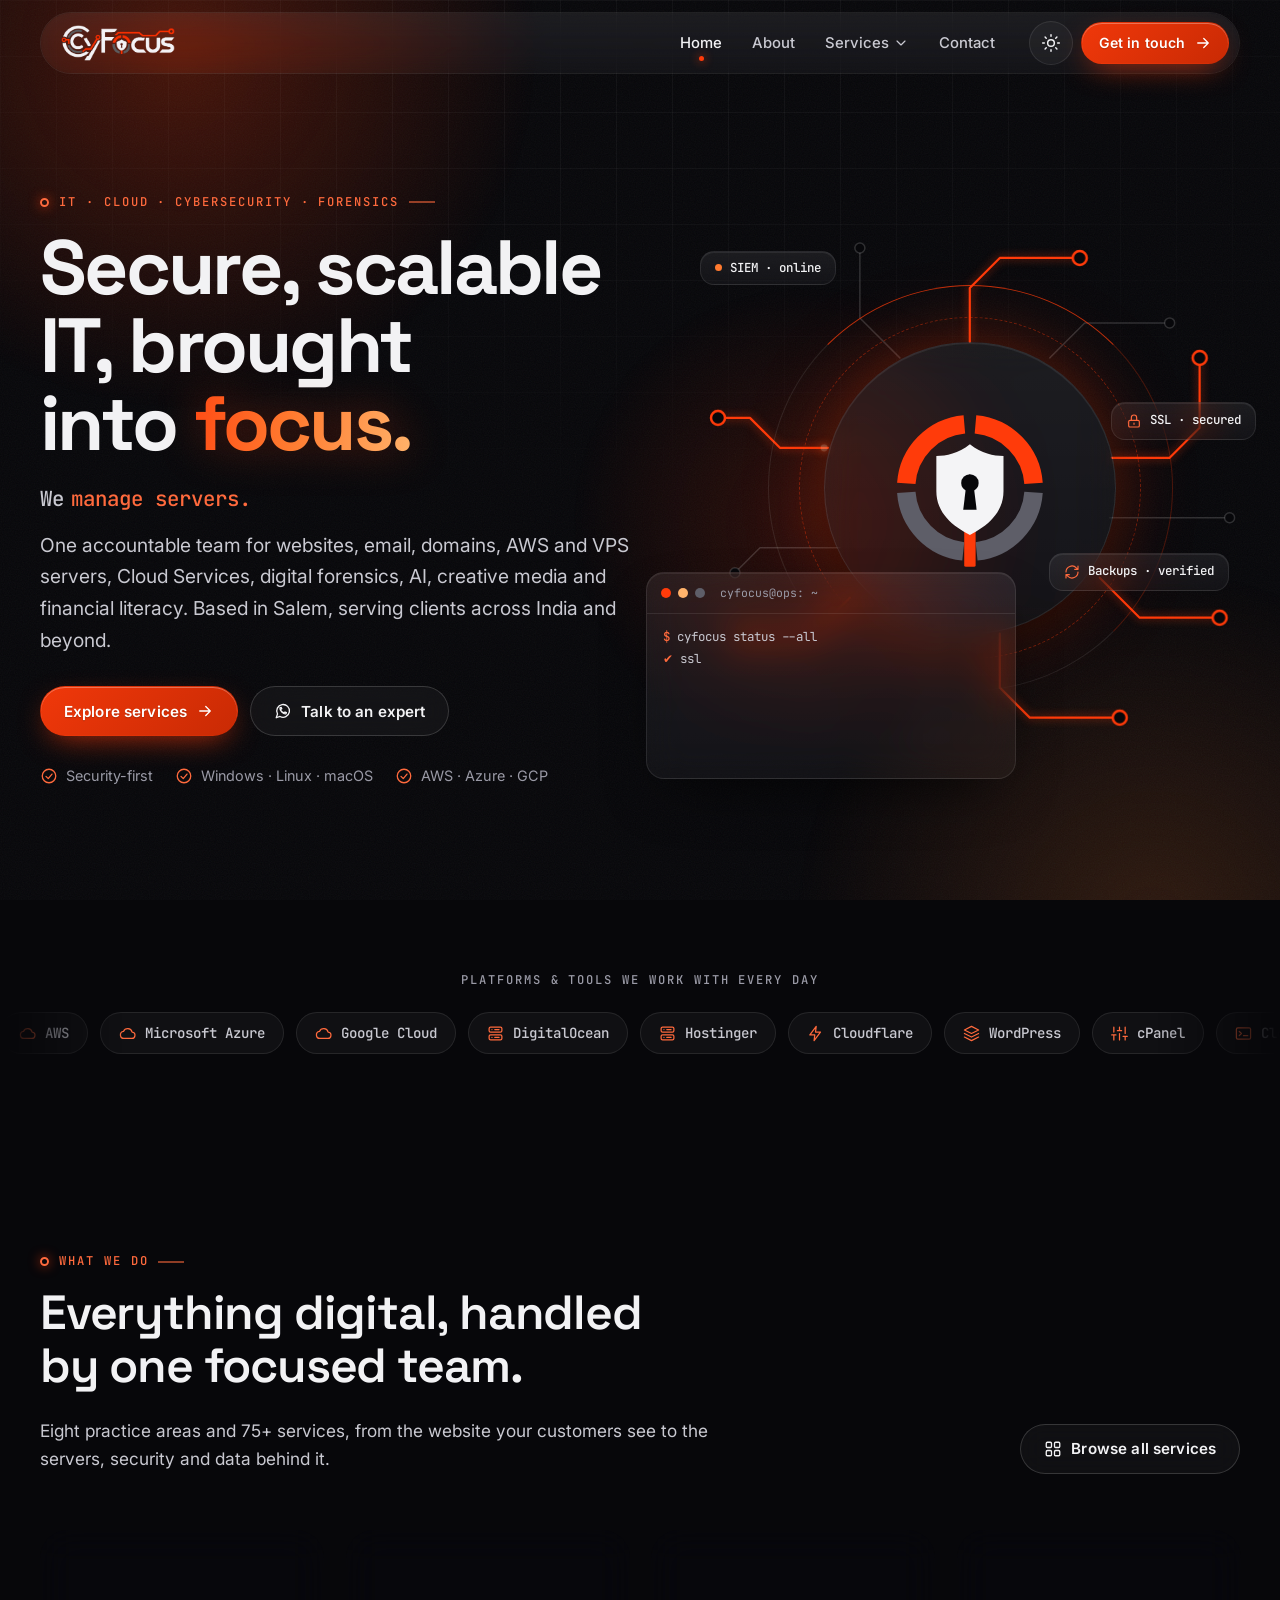
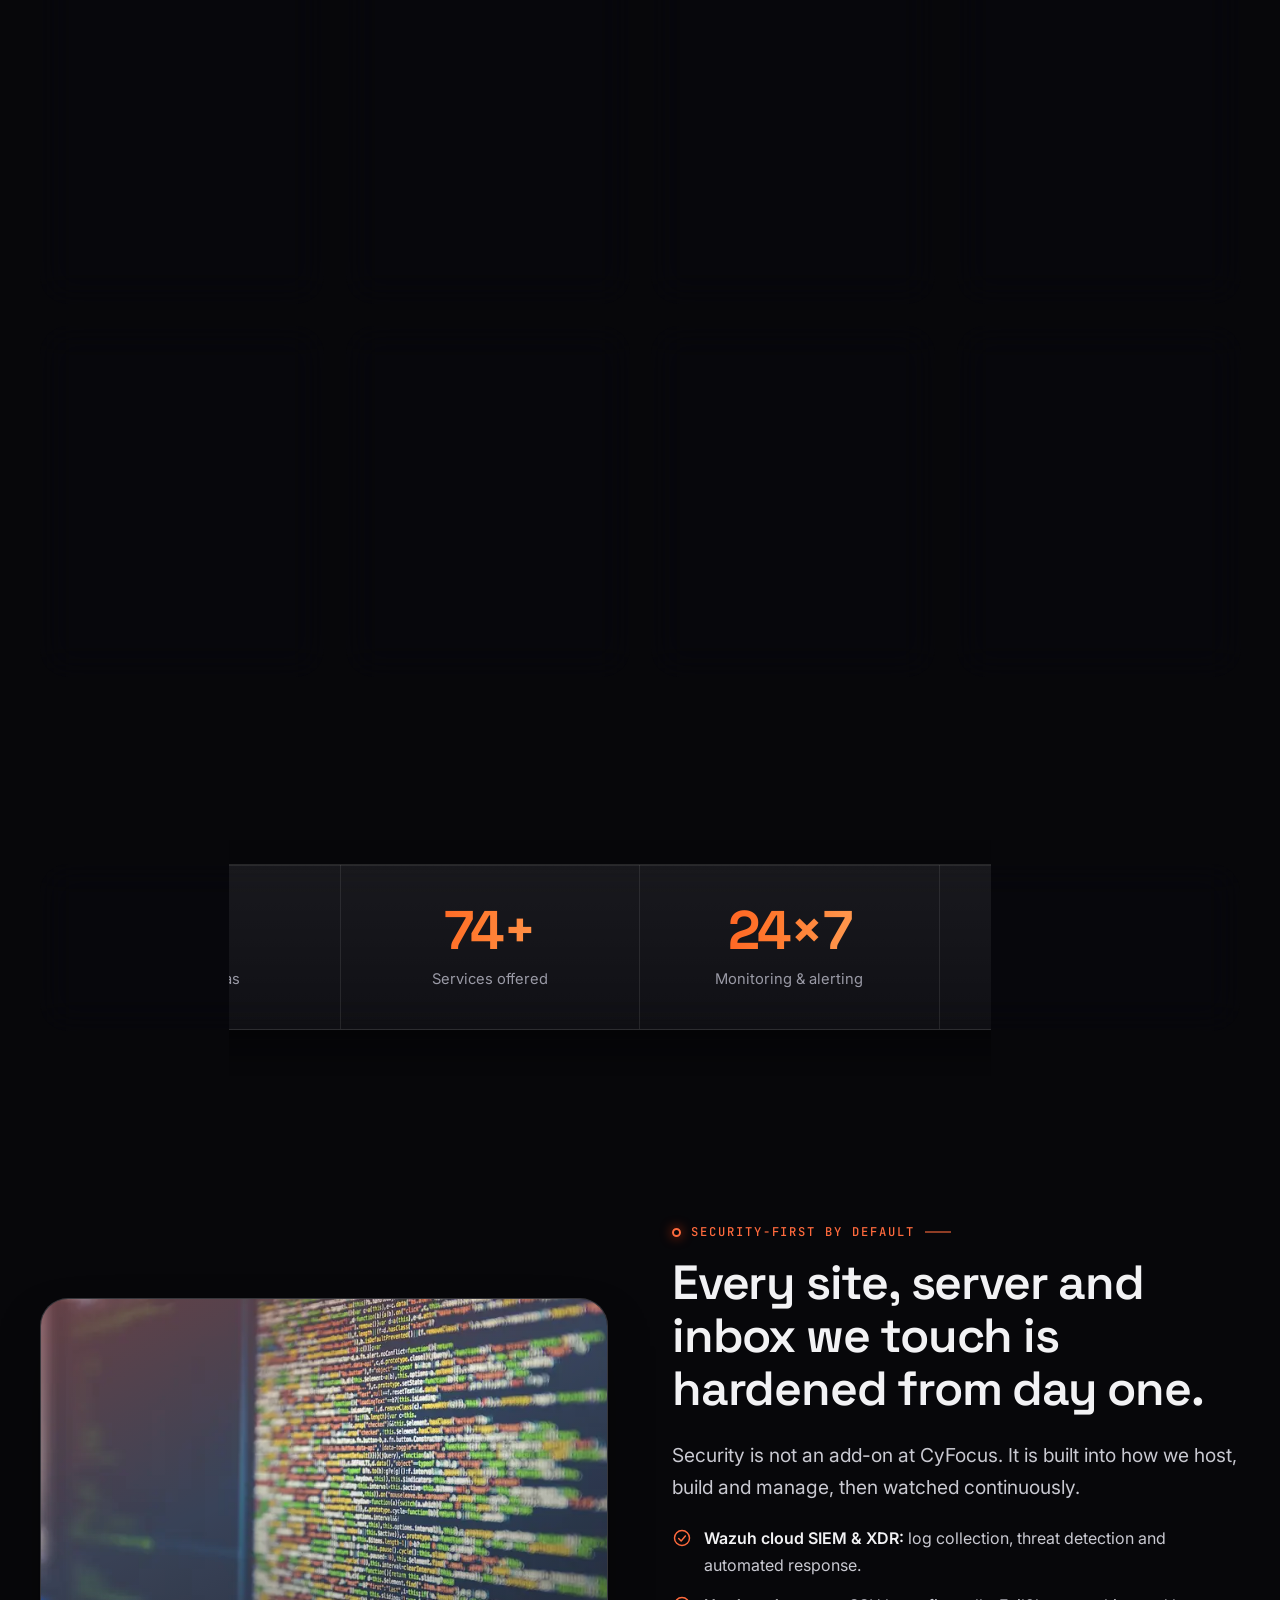
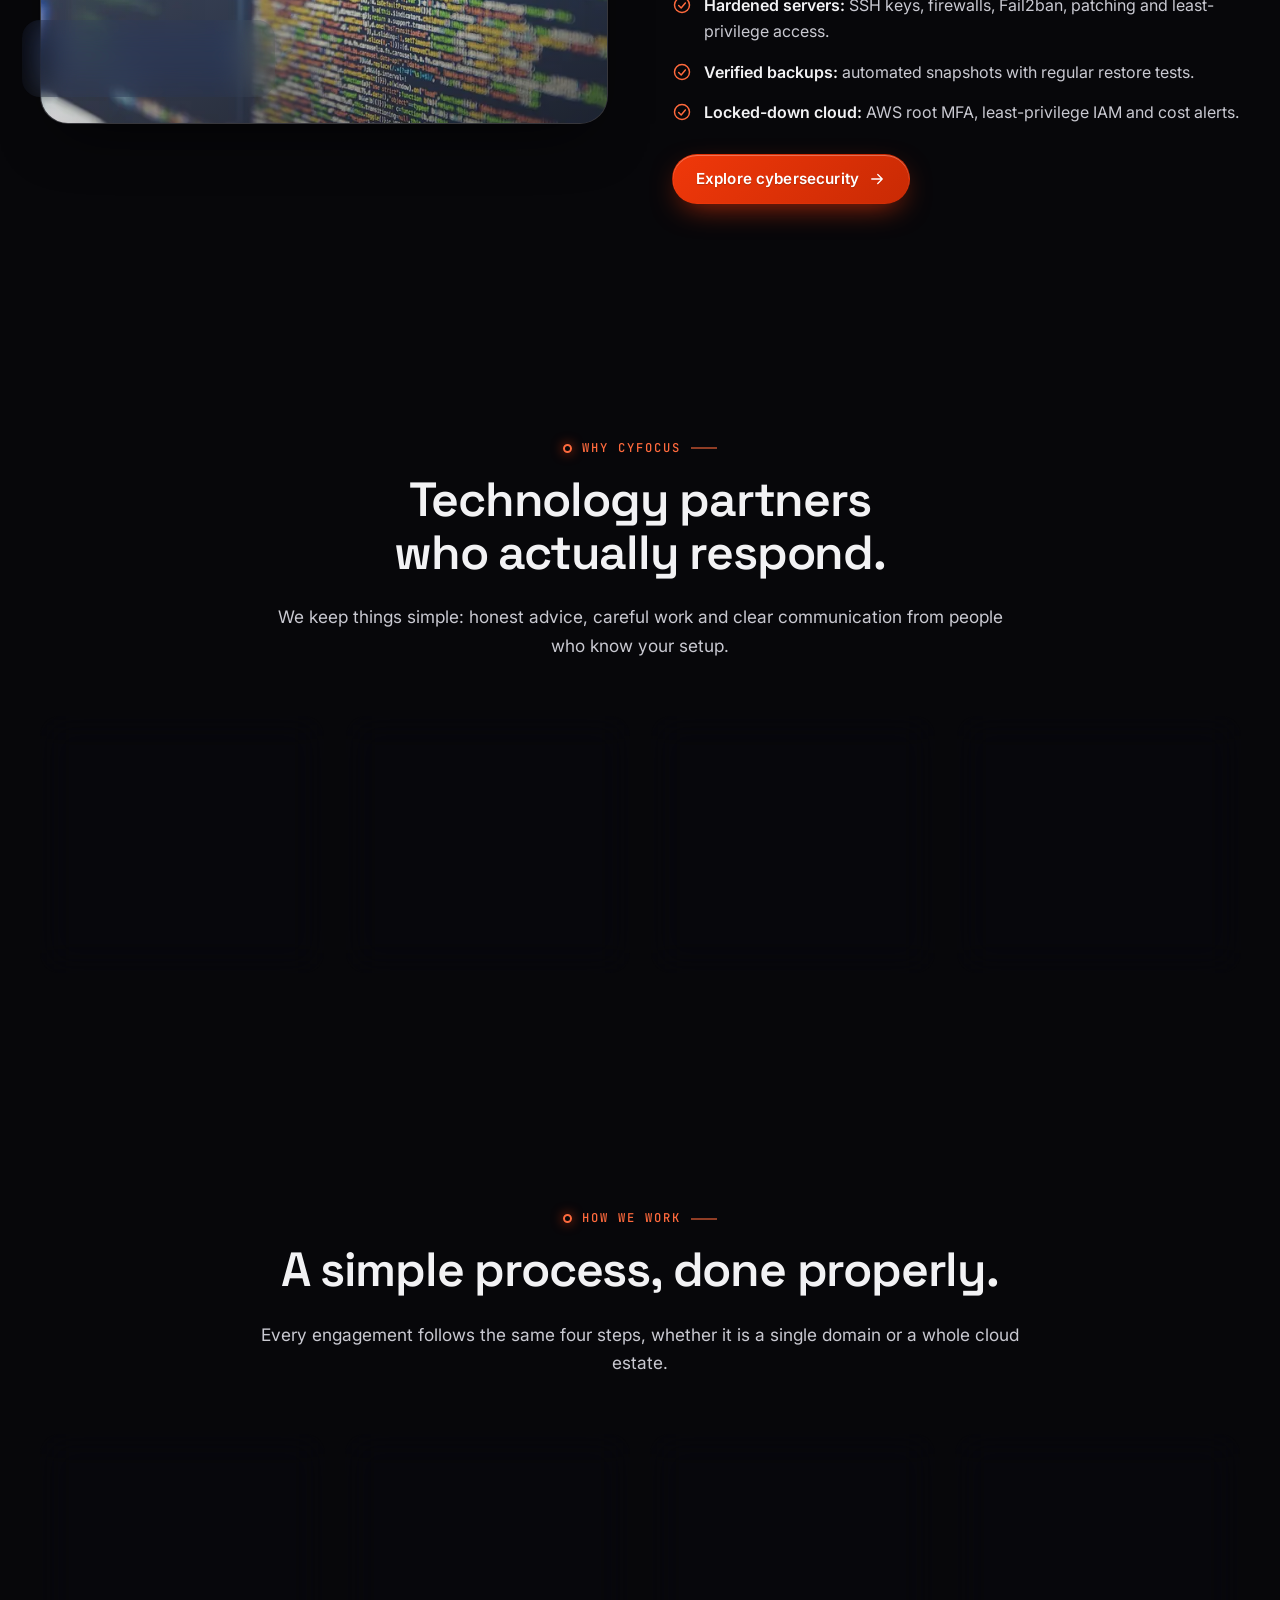
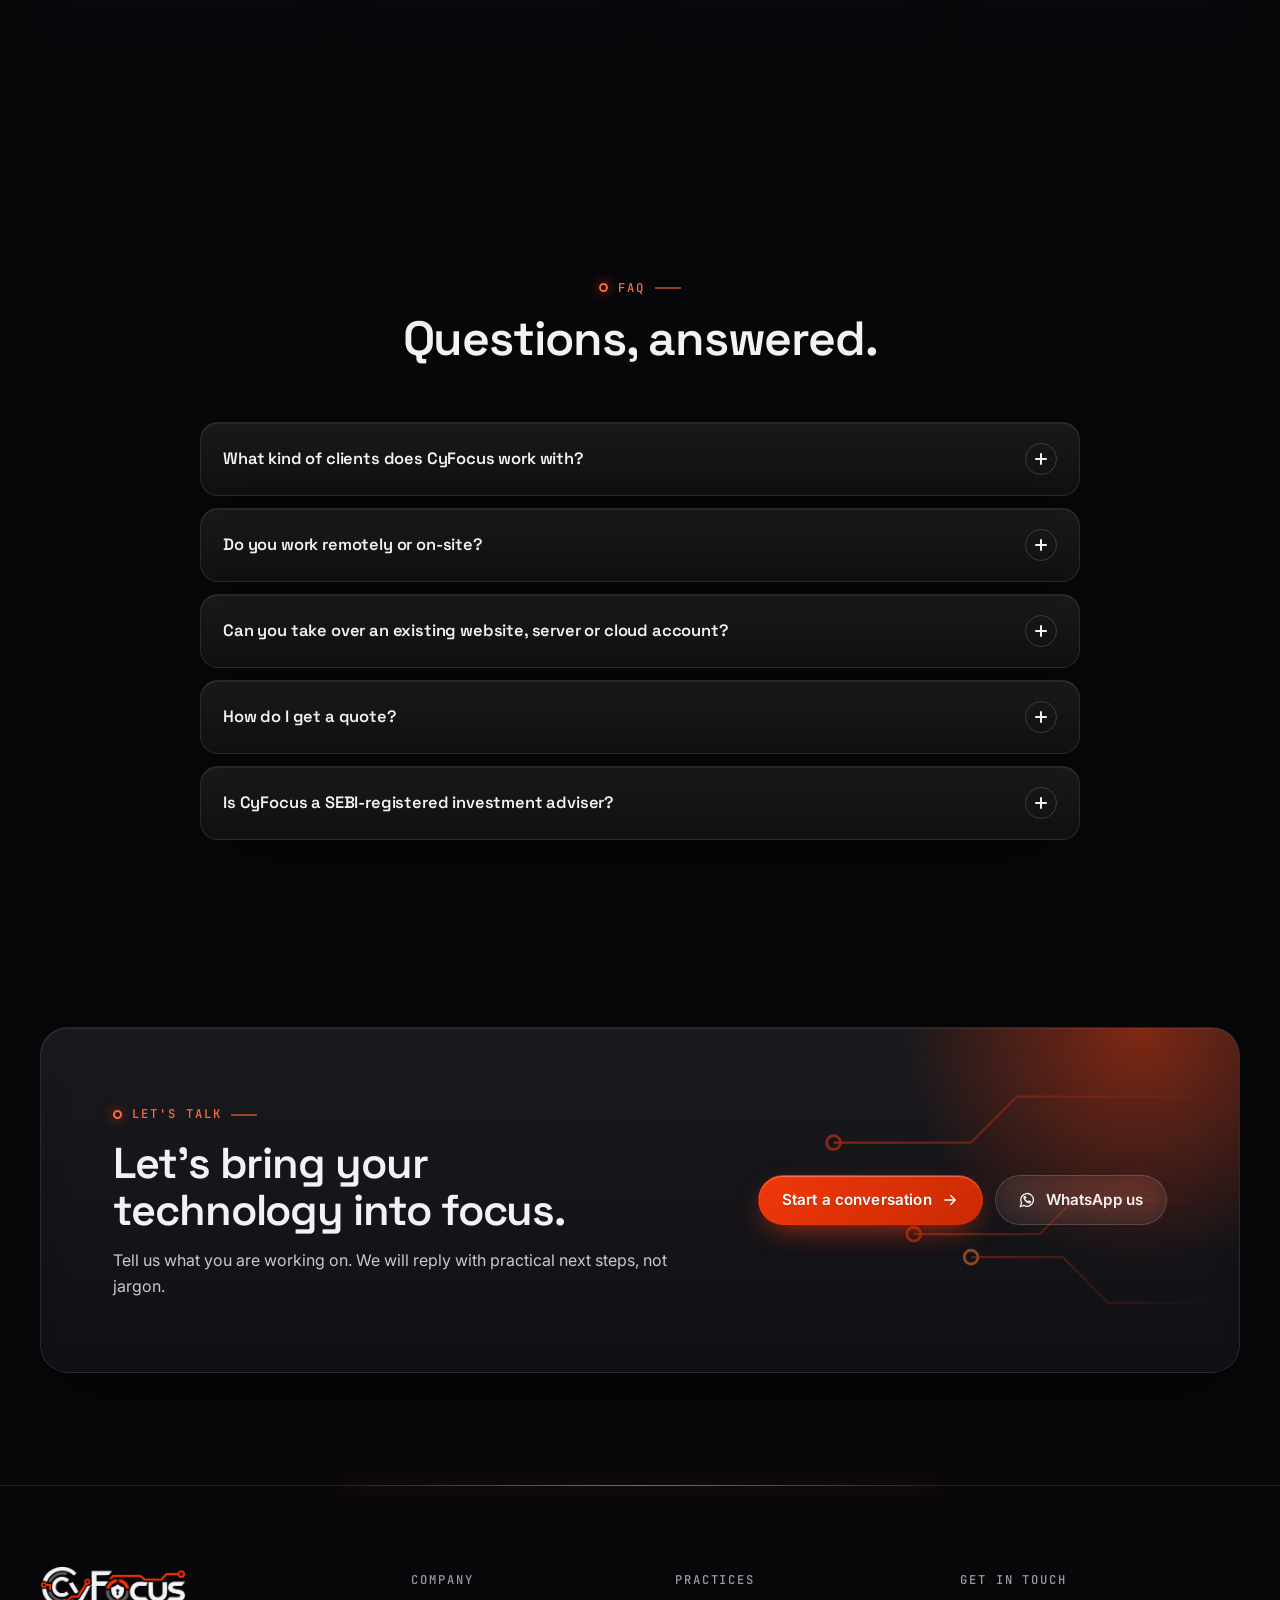
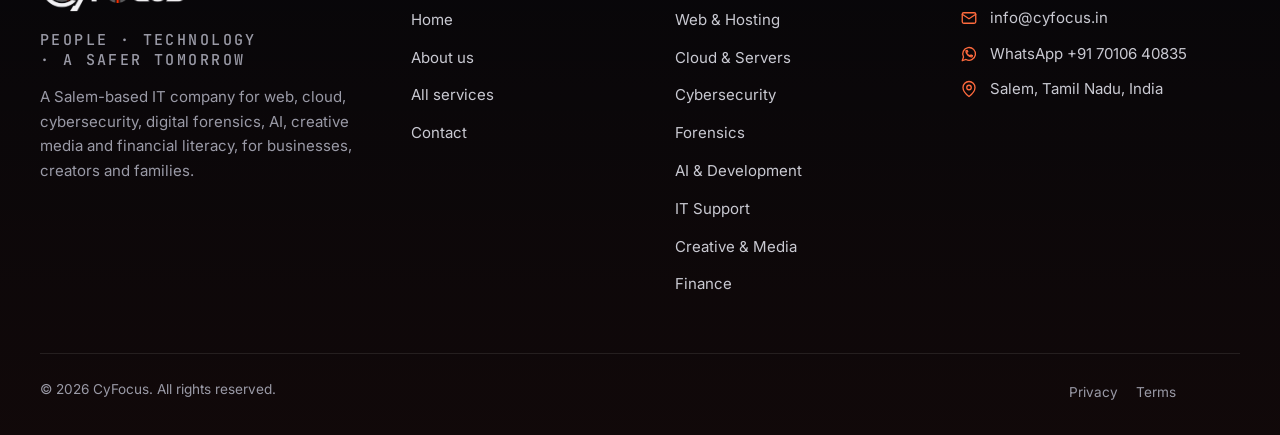
==== index.html @ 9549c59d "Add CyFocus website v2 Static multi-page site: home, services and per-service pages, about, contact," ====
<!doctype html>
<html lang="en-IN" data-theme="dark" class="no-js">
<head>
<meta charset="utf-8">
<meta name="viewport" content="width=device-width, initial-scale=1, viewport-fit=cover">
<meta name="format-detection" content="telephone=no">
<title>CyFocus | IT, Cloud, Cybersecurity &amp; Digital Forensics in Salem</title>
<meta name="description" content="CyFocus is a Salem, Tamil Nadu IT company: web development &amp; hosting, AWS &amp; VPS management, Cloud Services, cybersecurity, digital forensics, AI, IT support and creative services.">
<link rel="canonical" href="https://cyfocus.in/">
<meta name="theme-color" content="#07070A">
<meta name="author" content="CyFocus">
<meta property="og:type" content="website">
<meta property="og:site_name" content="CyFocus">
<meta property="og:locale" content="en_IN">
<meta property="og:title" content="CyFocus | IT, Cloud, Cybersecurity &amp; Digital Forensics in Salem">
<meta property="og:description" content="CyFocus is a Salem, Tamil Nadu IT company: web development &amp; hosting, AWS &amp; VPS management, Cloud Services, cybersecurity, digital forensics, AI, IT support and creative services.">
<meta property="og:url" content="https://cyfocus.in/">
<meta property="og:image" content="https://cyfocus.in/assets/img/brand/og-image.jpg">
<meta property="og:image:width" content="1200">
<meta property="og:image:height" content="630">
<meta property="og:image:alt" content="CyFocus logo on a dark glass background">
<meta name="twitter:card" content="summary_large_image">
<meta name="twitter:title" content="CyFocus | IT, Cloud, Cybersecurity &amp; Digital Forensics in Salem">
<meta name="twitter:description" content="CyFocus is a Salem, Tamil Nadu IT company: web development &amp; hosting, AWS &amp; VPS management, Cloud Services, cybersecurity, digital forensics, AI, IT support and creative services.">
<meta name="twitter:image" content="https://cyfocus.in/assets/img/brand/og-image.jpg">
<link rel="icon" href="favicon.ico" sizes="any">
<link rel="icon" type="image/png" sizes="32x32" href="assets/img/brand/favicon-32.png">
<link rel="apple-touch-icon" href="assets/img/brand/apple-touch-icon.png">
<link rel="manifest" href="site.webmanifest">
<script src="assets/js/boot.js?v=2026100908"></script>
<link rel="preconnect" href="https://fonts.googleapis.com">
<link rel="preconnect" href="https://fonts.gstatic.com" crossorigin>
<link rel="stylesheet" href="https://fonts.googleapis.com/css2?family=Inter:wght@400;500;600&amp;family=JetBrains+Mono:wght@400;500&amp;family=Space+Grotesk:wght@500;600;700&amp;display=swap">
<link rel="stylesheet" href="assets/css/style.css?v=2026100909">
<script type="application/ld+json">{"@context":"https://schema.org","@type":"ProfessionalService","name":"CyFocus","url":"https://cyfocus.in/","logo":"https://cyfocus.in/assets/img/brand/icon-512.png","image":"https://cyfocus.in/assets/img/brand/og-image.jpg","description":"IT company in Salem, Tamil Nadu offering web development and hosting, cloud and server management, cybersecurity, digital forensics, AI, IT support, creative media and financial-literacy services.","slogan":"People · Technology · A Safer Tomorrow","email":"info@cyfocus.in","contactPoint":{"@type":"ContactPoint","contactType":"customer support","email":"info@cyfocus.in","url":"https://wa.me/917010640835"},"openingHoursSpecification":[{"@type":"OpeningHoursSpecification","dayOfWeek":["Monday","Tuesday","Wednesday","Thursday","Friday"],"opens":"10:00","closes":"17:00"}],"address":{"@type":"PostalAddress","addressLocality":"Salem","addressRegion":"Tamil Nadu","addressCountry":"IN"},"areaServed":"IN","founder":{"@type":"Person","name":"Rajeshwari R"},"employee":[{"@type":"Person","name":"Vignesh R","jobTitle":"Chief Executive Officer"}],"knowsAbout":["Web development","Web hosting","WordPress","AWS","Cloud management","Cybersecurity","Cloud Services","Digital forensics","Data recovery","Machine learning"]}</script>
</head>
<body data-page="home">
<script src="assets/js/icons.js?v=20261009"></script>
<a class="skip-link" href="#main">Skip to content</a>
<div class="bg-scene" aria-hidden="true"><span class="orb orb-1"></span><span class="orb orb-2"></span><span class="orb orb-3"></span><span class="bg-grid"></span><span class="bg-noise"></span></div>
<div class="preloader" aria-hidden="true"><div class="preloader-inner"><svg class="emblem-svg" viewBox="0 0 100 100" aria-hidden="true" focusable="false"><g><path class="em-arc em-o" pathLength="1" d="M12.09 47.35A38 38 0 0 1 46.69 12.14"/><path class="em-arc em-o" pathLength="1" d="M53.31 12.14A38 38 0 0 1 87.91 47.35"/><path class="em-arc em-g" pathLength="1" d="M87.91 52.65A38 38 0 0 1 53.97 87.79"/><path class="em-arc em-g" pathLength="1" d="M46.03 87.79A38 38 0 0 1 12.09 52.65"/></g><rect class="em-bar" x="46.6" y="72" width="6.8" height="25" rx="1"/><path class="em-shield" d="M50 24C57 29.5 64 31 70 31V52C70 65 60 73 50 78C40 73 30 65 30 52V31C36 31 43 29.5 50 24Z"/><circle class="em-key" cx="50" cy="47" r="5.2"/><path class="em-key" d="M47.6 50h4.8l1.6 13h-8z"/></svg><div class="preloader-bar"><span></span></div></div></div>
<div class="page-veil" aria-hidden="true"></div>
<div class="scroll-progress" aria-hidden="true"></div>
<header class="site-header">
  <div class="bar">
    <a class="brand" href="index.html" aria-label="CyFocus home"><img class="logo logo--dark" src="assets/img/brand/logo-dark.webp" width="640" height="202" alt="CyFocus"><img class="logo logo--light" src="assets/img/brand/logo-light.webp" width="640" height="202" alt="CyFocus"></a>
    <nav class="nav" aria-label="Primary">
      <a href="index.html" aria-current="page">Home</a>
      <a href="about.html">About</a>
      <div class="has-mega">
        <button class="nav-btn" type="button" aria-expanded="false" aria-controls="mega-services">Services <svg class="ico" aria-hidden="true"><use href="#i-chevron-down"/></svg></button>
        <div class="mega glass" id="mega-services">
          <div class="mega-grid"><a href="web-hosting.html"><span class="mi"><svg class="ico" aria-hidden="true"><use href="#i-code"/></svg></span><span><strong>Web &amp; Hosting</strong><small>Websites, WordPress, domains, DNS, SSL and business email.</small></span></a><a href="cloud.html"><span class="mi"><svg class="ico" aria-hidden="true"><use href="#i-cloud"/></svg></span><span><strong>Cloud &amp; Servers</strong><small>AWS, Azure, GCP, VPS, backups, monitoring and hypervisors.</small></span></a><a href="security.html"><span class="mi"><svg class="ico" aria-hidden="true"><use href="#i-shield"/></svg></span><span><strong>Cybersecurity</strong><small>Ethical hacking, Cloud Services &amp; XDR, OSINT and network security.</small></span></a><a href="forensics.html"><span class="mi"><svg class="ico" aria-hidden="true"><use href="#i-fingerprint"/></svg></span><span><strong>Forensics</strong><small>Computer, mobile and cloud forensics, plus data recovery.</small></span></a><a href="ai-dev.html"><span class="mi"><svg class="ico" aria-hidden="true"><use href="#i-sparkles"/></svg></span><span><strong>AI &amp; Development</strong><small>Local and cloud AI hosting, ML, Python and vibe coding.</small></span></a><a href="it-support.html"><span class="mi"><svg class="ico" aria-hidden="true"><use href="#i-monitor"/></svg></span><span><strong>IT Support</strong><small>Windows, Linux, macOS, home NAS, networking and Tally.</small></span></a><a href="creative.html"><span class="mi"><svg class="ico" aria-hidden="true"><use href="#i-palette"/></svg></span><span><strong>Creative &amp; Media</strong><small>Book publishing, YouTube, photo and video editing, design.</small></span></a><a href="finance.html"><span class="mi"><svg class="ico" aria-hidden="true"><use href="#i-trending-up"/></svg></span><span><strong>Finance</strong><small>Investing, insurance, debt and emergency-fund education.</small></span></a></div>
          <div class="mega-foot"><span>Not sure where to start? <a class="link-arrow" href="contact.html">Talk to us</a></span><a class="link-arrow" href="services.html">All 75+ services <svg class="ico" aria-hidden="true"><use href="#i-arrow-right"/></svg></a></div>
        </div>
      </div>
      <a href="contact.html">Contact</a>
    </nav>
    <div class="nav-actions">
      <button class="icon-btn theme-toggle" type="button" data-theme-toggle aria-label="Switch to light theme"><svg class="ico i-sun" aria-hidden="true"><use href="#i-sun"/></svg><svg class="ico i-moon" aria-hidden="true"><use href="#i-moon"/></svg></button>
      <a class="btn btn-primary btn-sm" href="contact.html">Get in touch <svg class="ico ico-move" aria-hidden="true"><use href="#i-arrow-right"/></svg></a>
      <button class="icon-btn menu-toggle" type="button" aria-expanded="false" aria-controls="drawer" aria-label="Open menu"><svg class="ico" aria-hidden="true"><use href="#i-menu"/></svg></button>
    </div>
  </div>
</header>
<div class="drawer" id="drawer" role="dialog" aria-modal="true" aria-label="Site menu">
  <div class="drawer-head">
    <a class="brand" href="index.html" aria-label="CyFocus home"><img class="logo logo--dark" src="assets/img/brand/logo-dark.webp" width="640" height="202" alt="CyFocus"><img class="logo logo--light" src="assets/img/brand/logo-light.webp" width="640" height="202" alt="CyFocus"></a>
    <div style="display:flex;gap:8px">
      <button class="icon-btn theme-toggle" type="button" data-theme-toggle aria-label="Switch to light theme"><svg class="ico i-sun" aria-hidden="true"><use href="#i-sun"/></svg><svg class="ico i-moon" aria-hidden="true"><use href="#i-moon"/></svg></button>
      <button class="icon-btn" type="button" data-drawer-close aria-label="Close menu"><svg class="ico" aria-hidden="true"><use href="#i-x"/></svg></button>
    </div>
  </div>
  <nav class="drawer-nav" aria-label="Mobile">
    <a href="index.html" aria-current="page">Home <svg class="ico" aria-hidden="true"><use href="#i-arrow-up-right"/></svg></a>
    <a href="about.html">About <svg class="ico" aria-hidden="true"><use href="#i-arrow-up-right"/></svg></a>
    <button class="d-btn" type="button" aria-expanded="false" aria-controls="d-services">Services <svg class="ico" aria-hidden="true"><use href="#i-chevron-down"/></svg></button>
    <div class="d-sub" id="d-services"><div>
      <a href="services.html"><span class="mi"><svg class="ico" aria-hidden="true"><use href="#i-grid"/></svg></span>All services</a>
      <a href="web-hosting.html"><span class="mi"><svg class="ico" aria-hidden="true"><use href="#i-code"/></svg></span>Web &amp; Hosting</a><a href="cloud.html"><span class="mi"><svg class="ico" aria-hidden="true"><use href="#i-cloud"/></svg></span>Cloud &amp; Servers</a><a href="security.html"><span class="mi"><svg class="ico" aria-hidden="true"><use href="#i-shield"/></svg></span>Cybersecurity</a><a href="forensics.html"><span class="mi"><svg class="ico" aria-hidden="true"><use href="#i-fingerprint"/></svg></span>Forensics</a><a href="ai-dev.html"><span class="mi"><svg class="ico" aria-hidden="true"><use href="#i-sparkles"/></svg></span>AI &amp; Development</a><a href="it-support.html"><span class="mi"><svg class="ico" aria-hidden="true"><use href="#i-monitor"/></svg></span>IT Support</a><a href="creative.html"><span class="mi"><svg class="ico" aria-hidden="true"><use href="#i-palette"/></svg></span>Creative &amp; Media</a><a href="finance.html"><span class="mi"><svg class="ico" aria-hidden="true"><use href="#i-trending-up"/></svg></span>Finance</a>
    </div></div>
    <a href="contact.html">Contact <svg class="ico" aria-hidden="true"><use href="#i-arrow-up-right"/></svg></a>
  </nav>
  <div class="drawer-foot">
    <a class="btn btn-primary btn-block" href="contact.html">Get in touch <svg class="ico ico-move" aria-hidden="true"><use href="#i-arrow-right"/></svg></a>
    <div class="contact-mini"><a href="mailto:info@cyfocus.in">info@cyfocus.in</a><a href="https://wa.me/917010640835" target="_blank" rel="noopener">WhatsApp +91 70106 40835</a></div>
  </div>
</div>
<main id="main">
<section class="hero">
  <div class="container hero-grid">
    <div class="hero-copy">
      <span class="eyebrow" data-reveal>IT · Cloud · Cybersecurity · Forensics</span>
      <h1 data-reveal style="--i:1">Secure, scalable IT, brought into <span class="grad-text glow-text">focus.</span></h1>
      <p class="rotator-line" data-reveal style="--i:2"><span>We</span><span class="rotator" data-rotator aria-hidden="true"><span>build websites.</span><span>manage servers.</span><span>secure networks.</span><span>monitor with Wazuh.</span><span>investigate incidents.</span><span>recover lost data.</span><span>create content.</span></span><span class="sr-only">build websites, manage servers, secure networks, monitor with Wazuh, investigate incidents, recover lost data and create content.</span></p>
      <p class="lead" data-reveal style="--i:3">One accountable team for websites, email, domains, AWS and VPS servers, Cloud Services, digital forensics, AI, creative media and financial literacy. Based in Salem, serving clients across India and beyond.</p>
      <div class="hero-cta" data-reveal style="--i:4">
        <a class="btn btn-primary" href="services.html">Explore services <svg class="ico ico-move" aria-hidden="true"><use href="#i-arrow-right"/></svg></a>
        <a class="btn btn-ghost" href="contact.html"><svg class="ico" aria-hidden="true"><use href="#i-chat"/></svg> Talk to an expert</a>
      </div>
      <ul class="hero-points" data-reveal style="--i:5">
        <li><svg class="ico" aria-hidden="true"><use href="#i-check-circle"/></svg>Security-first</li>
        <li><svg class="ico" aria-hidden="true"><use href="#i-check-circle"/></svg>Windows · Linux · macOS</li>
        <li><svg class="ico" aria-hidden="true"><use href="#i-check-circle"/></svg>AWS · Azure · GCP</li>
      </ul>
    </div>
    <div class="hero-art" data-reveal="zoom" style="--i:2">
      <div class="hero-visual" aria-hidden="true">
        <svg class="circuits" viewBox="0 0 540 540" fill="none">
  <path class="trace-dim" d="M200 140 L160 100 V30"/><circle class="node-dim" cx="160" cy="30" r="5"/>
  <path class="trace-dim" d="M410 300 H530"/><circle class="node-dim" cx="530" cy="300" r="5"/>
  <path class="trace-dim" d="M230 414 V525"/><circle class="node-dim" cx="230" cy="525" r="5"/>
  <path class="trace-dim" d="M140 330 H60 L35 355"/><circle class="node-dim" cx="35" cy="355" r="5"/>
  <path class="trace-dim" d="M350 140 L385 105 H470"/><circle class="node-dim" cx="470" cy="105" r="5"/>
  <path class="trace" pathLength="1" style="--d:.3s" d="M128 230 H80 L50 200 H18"/>
  <path class="trace" pathLength="1" style="--d:.5s" d="M150 380 L110 420 H40"/>
  <path class="trace" pathLength="1" style="--d:.4s" d="M270 124 V70 L300 40 H380"/>
  <path class="trace" pathLength="1" style="--d:.6s" d="M412 240 H470 L500 210 V140"/>
  <path class="trace" pathLength="1" style="--d:.7s" d="M400 360 L440 400 H520"/>
  <path class="trace" pathLength="1" style="--d:.8s" d="M300 416 V470 L330 500 H420"/>
  <circle class="node" style="--d:1.5s" cx="18" cy="200" r="7"/>
  <circle class="node" style="--d:1.7s" cx="40" cy="420" r="7"/>
  <circle class="node" style="--d:1.6s" cx="380" cy="40" r="7"/>
  <circle class="node" style="--d:1.8s" cx="500" cy="140" r="7"/>
  <circle class="node" style="--d:1.9s" cx="520" cy="400" r="7"/>
  <circle class="node" style="--d:2s" cx="420" cy="500" r="7"/>
  <circle class="pulse" r="3.5" opacity="0"><animateMotion dur="3.2s" begin="2.2s" repeatCount="indefinite" path="M128 230 H80 L50 200 H18"/><animate attributeName="opacity" values="0;1;1;0" keyTimes="0;.1;.85;1" dur="3.2s" begin="2.2s" repeatCount="indefinite"/></circle>
  <circle class="pulse" r="3.5" opacity="0"><animateMotion dur="3.6s" begin="2.8s" repeatCount="indefinite" path="M270 124 V70 L300 40 H380"/><animate attributeName="opacity" values="0;1;1;0" keyTimes="0;.1;.85;1" dur="3.6s" begin="2.8s" repeatCount="indefinite"/></circle>
  <circle class="pulse" r="3.5" opacity="0"><animateMotion dur="3s" begin="3.4s" repeatCount="indefinite" path="M412 240 H470 L500 210 V140"/><animate attributeName="opacity" values="0;1;1;0" keyTimes="0;.1;.85;1" dur="3s" begin="3.4s" repeatCount="indefinite"/></circle>
  <circle class="pulse" r="3.5" opacity="0"><animateMotion dur="3.4s" begin="2.5s" repeatCount="indefinite" path="M400 360 L440 400 H520"/><animate attributeName="opacity" values="0;1;1;0" keyTimes="0;.1;.85;1" dur="3.4s" begin="2.5s" repeatCount="indefinite"/></circle>
  <circle class="pulse" r="3.5" opacity="0"><animateMotion dur="3.8s" begin="3.1s" repeatCount="indefinite" path="M300 416 V470 L330 500 H420"/><animate attributeName="opacity" values="0;1;1;0" keyTimes="0;.1;.85;1" dur="3.8s" begin="3.1s" repeatCount="indefinite"/></circle>
  <circle class="pulse" r="3.5" opacity="0"><animateMotion dur="3.3s" begin="3.8s" repeatCount="indefinite" path="M150 380 L110 420 H40"/><animate attributeName="opacity" values="0;1;1;0" keyTimes="0;.1;.85;1" dur="3.3s" begin="3.8s" repeatCount="indefinite"/></circle>
</svg>
        <div class="emblem-orb glass"><span class="ring ring-1"></span><span class="ring ring-2"></span><svg class="emblem-svg" viewBox="0 0 100 100" aria-hidden="true" focusable="false"><g><path class="em-arc em-o" pathLength="1" d="M12.09 47.35A38 38 0 0 1 46.69 12.14"/><path class="em-arc em-o" pathLength="1" d="M53.31 12.14A38 38 0 0 1 87.91 47.35"/><path class="em-arc em-g" pathLength="1" d="M87.91 52.65A38 38 0 0 1 53.97 87.79"/><path class="em-arc em-g" pathLength="1" d="M46.03 87.79A38 38 0 0 1 12.09 52.65"/></g><rect class="em-bar" x="46.6" y="72" width="6.8" height="25" rx="1"/><path class="em-shield" d="M50 24C57 29.5 64 31 70 31V52C70 65 60 73 50 78C40 73 30 65 30 52V31C36 31 43 29.5 50 24Z"/><circle class="em-key" cx="50" cy="47" r="5.2"/><path class="em-key" d="M47.6 50h4.8l1.6 13h-8z"/></svg></div>
        <div class="float-chip glass chip-a"><span class="live"></span>SIEM · online</div>
        <div class="float-chip glass chip-b"><svg class="ico" aria-hidden="true"><use href="#i-lock"/></svg>SSL · secured</div>
        <div class="float-chip glass chip-c"><svg class="ico" aria-hidden="true"><use href="#i-refresh"/></svg>Backups · verified</div>
      </div>
      <div class="terminal glass" data-typer role="img" aria-label="Illustration: a terminal showing example service health checks">
        <div class="terminal-bar" aria-hidden="true"><i></i><i></i><i></i><span>cyfocus@ops: ~</span></div>
        <div class="terminal-body" aria-hidden="true">
          <div class="t-line"><b>$</b> cyfocus status --all</div>
          <div class="t-line"><b>✔</b> ssl      <em>auto-renew · active</em></div>
          <div class="t-line"><b>✔</b> backups  <em>nightly · verified</em></div>
          <div class="t-line"><b>✔</b> wazuh    <em>agents online · 0 critical</em></div>
          <div class="t-line"><b>✔</b> aws      <em>budget alerts · armed</em></div>
          <div class="t-line t-prompt"><b>$</b> <span class="caret"></span></div>
        </div>
      </div>
    </div>
  </div>
</section>

<section class="section-tight" aria-label="Platforms and tools we work with">
  <div class="container"><p class="marquee-label">Platforms &amp; tools we work with every day</p></div>
  <div class="marquee"><div class="marquee-track"><div class="marquee-group"><span class="m-item"><svg class="ico" aria-hidden="true"><use href="#i-cloud"/></svg>AWS</span><span class="m-item"><svg class="ico" aria-hidden="true"><use href="#i-cloud"/></svg>Microsoft Azure</span><span class="m-item"><svg class="ico" aria-hidden="true"><use href="#i-cloud"/></svg>Google Cloud</span><span class="m-item"><svg class="ico" aria-hidden="true"><use href="#i-server"/></svg>DigitalOcean</span><span class="m-item"><svg class="ico" aria-hidden="true"><use href="#i-server"/></svg>Hostinger</span><span class="m-item"><svg class="ico" aria-hidden="true"><use href="#i-zap"/></svg>Cloudflare</span><span class="m-item"><svg class="ico" aria-hidden="true"><use href="#i-layers"/></svg>WordPress</span><span class="m-item"><svg class="ico" aria-hidden="true"><use href="#i-sliders"/></svg>cPanel</span><span class="m-item"><svg class="ico" aria-hidden="true"><use href="#i-terminal"/></svg>CloudPanel</span><span class="m-item"><svg class="ico" aria-hidden="true"><use href="#i-terminal"/></svg>Ubuntu</span><span class="m-item"><svg class="ico" aria-hidden="true"><use href="#i-radar"/></svg>Wazuh</span><span class="m-item"><svg class="ico" aria-hidden="true"><use href="#i-git"/></svg>GitHub</span><span class="m-item"><svg class="ico" aria-hidden="true"><use href="#i-grid"/></svg>Microsoft 365</span><span class="m-item"><svg class="ico" aria-hidden="true"><use href="#i-code"/></svg>Python</span><span class="m-item"><svg class="ico" aria-hidden="true"><use href="#i-box"/></svg>Proxmox</span><span class="m-item"><svg class="ico" aria-hidden="true"><use href="#i-bug"/></svg>Kali Linux</span><span class="m-item"><svg class="ico" aria-hidden="true"><use href="#i-monitor"/></svg>Windows</span><span class="m-item"><svg class="ico" aria-hidden="true"><use href="#i-laptop"/></svg>macOS</span><span class="m-item"><svg class="ico" aria-hidden="true"><use href="#i-hard-drive"/></svg>Synology</span><span class="m-item"><svg class="ico" aria-hidden="true"><use href="#i-bot"/></svg>Ollama</span><span class="m-item"><svg class="ico" aria-hidden="true"><use href="#i-video"/></svg>DaVinci Resolve</span><span class="m-item"><svg class="ico" aria-hidden="true"><use href="#i-calculator"/></svg>Tally Prime</span></div><div class="marquee-group" aria-hidden="true"><span class="m-item"><svg class="ico" aria-hidden="true"><use href="#i-cloud"/></svg>AWS</span><span class="m-item"><svg class="ico" aria-hidden="true"><use href="#i-cloud"/></svg>Microsoft Azure</span><span class="m-item"><svg class="ico" aria-hidden="true"><use href="#i-cloud"/></svg>Google Cloud</span><span class="m-item"><svg class="ico" aria-hidden="true"><use href="#i-server"/></svg>DigitalOcean</span><span class="m-item"><svg class="ico" aria-hidden="true"><use href="#i-server"/></svg>Hostinger</span><span class="m-item"><svg class="ico" aria-hidden="true"><use href="#i-zap"/></svg>Cloudflare</span><span class="m-item"><svg class="ico" aria-hidden="true"><use href="#i-layers"/></svg>WordPress</span><span class="m-item"><svg class="ico" aria-hidden="true"><use href="#i-sliders"/></svg>cPanel</span><span class="m-item"><svg class="ico" aria-hidden="true"><use href="#i-terminal"/></svg>CloudPanel</span><span class="m-item"><svg class="ico" aria-hidden="true"><use href="#i-terminal"/></svg>Ubuntu</span><span class="m-item"><svg class="ico" aria-hidden="true"><use href="#i-radar"/></svg>Wazuh</span><span class="m-item"><svg class="ico" aria-hidden="true"><use href="#i-git"/></svg>GitHub</span><span class="m-item"><svg class="ico" aria-hidden="true"><use href="#i-grid"/></svg>Microsoft 365</span><span class="m-item"><svg class="ico" aria-hidden="true"><use href="#i-code"/></svg>Python</span><span class="m-item"><svg class="ico" aria-hidden="true"><use href="#i-box"/></svg>Proxmox</span><span class="m-item"><svg class="ico" aria-hidden="true"><use href="#i-bug"/></svg>Kali Linux</span><span class="m-item"><svg class="ico" aria-hidden="true"><use href="#i-monitor"/></svg>Windows</span><span class="m-item"><svg class="ico" aria-hidden="true"><use href="#i-laptop"/></svg>macOS</span><span class="m-item"><svg class="ico" aria-hidden="true"><use href="#i-hard-drive"/></svg>Synology</span><span class="m-item"><svg class="ico" aria-hidden="true"><use href="#i-bot"/></svg>Ollama</span><span class="m-item"><svg class="ico" aria-hidden="true"><use href="#i-video"/></svg>DaVinci Resolve</span><span class="m-item"><svg class="ico" aria-hidden="true"><use href="#i-calculator"/></svg>Tally Prime</span></div></div></div>
</section>

<section class="section" id="practices">
  <div class="container">
    <div class="section-head split-head" data-reveal><div><span class="eyebrow">What we do</span><h2>Everything digital, handled by one focused team.</h2><p>Eight practice areas and 75+ services, from the website your customers see to the servers, security and data behind it.</p></div><a class="btn btn-ghost" href="services.html"><svg class="ico" aria-hidden="true"><use href="#i-grid"/></svg> Browse all services</a></div>
    <div class="grid grid-4" data-stagger><a class="practice-card glass spot" href="web-hosting.html" data-reveal data-tilt>
  <div class="pc-top"><span class="card-icon"><svg class="ico" aria-hidden="true"><use href="#i-code"/></svg></span><span class="pc-num">01</span></div>
  <h3>Web Development &amp; Hosting</h3>
  <p>Websites, WordPress, domains, DNS, SSL and business email.</p>
  <ul class="pc-tags"><li>WordPress</li><li>DNS</li><li>SSL</li><li>M365</li></ul>
  <span class="card-link">Explore <svg class="ico" aria-hidden="true"><use href="#i-arrow-right"/></svg></span>
</a><a class="practice-card glass spot" href="cloud.html" data-reveal data-tilt>
  <div class="pc-top"><span class="card-icon"><svg class="ico" aria-hidden="true"><use href="#i-cloud"/></svg></span><span class="pc-num">02</span></div>
  <h3>Cloud, Servers &amp; Virtualization</h3>
  <p>AWS, Azure, GCP, VPS, backups, monitoring and hypervisors.</p>
  <ul class="pc-tags"><li>AWS</li><li>VPS</li><li>Proxmox</li><li>Backups</li></ul>
  <span class="card-link">Explore <svg class="ico" aria-hidden="true"><use href="#i-arrow-right"/></svg></span>
</a><a class="practice-card glass spot" href="security.html" data-reveal data-tilt>
  <div class="pc-top"><span class="card-icon"><svg class="ico" aria-hidden="true"><use href="#i-shield"/></svg></span><span class="pc-num">03</span></div>
  <h3>Cybersecurity</h3>
  <p>Ethical hacking, Cloud Services &amp; XDR, OSINT and network security.</p>
  <ul class="pc-tags"><li>Wazuh</li><li>OSINT</li><li>Pentest</li><li>XDR</li></ul>
  <span class="card-link">Explore <svg class="ico" aria-hidden="true"><use href="#i-arrow-right"/></svg></span>
</a><a class="practice-card glass spot" href="forensics.html" data-reveal data-tilt>
  <div class="pc-top"><span class="card-icon"><svg class="ico" aria-hidden="true"><use href="#i-fingerprint"/></svg></span><span class="pc-num">04</span></div>
  <h3>Digital Forensics</h3>
  <p>Computer, mobile and cloud forensics, plus data recovery.</p>
  <ul class="pc-tags"><li>Mobile</li><li>Cloud</li><li>Recovery</li><li>Chain of custody</li></ul>
  <span class="card-link">Explore <svg class="ico" aria-hidden="true"><use href="#i-arrow-right"/></svg></span>
</a><a class="practice-card glass spot" href="ai-dev.html" data-reveal data-tilt>
  <div class="pc-top"><span class="card-icon"><svg class="ico" aria-hidden="true"><use href="#i-sparkles"/></svg></span><span class="pc-num">05</span></div>
  <h3>AI, ML &amp; Vibe Coding</h3>
  <p>Local and cloud AI hosting, ML, Python and vibe coding.</p>
  <ul class="pc-tags"><li>Local LLMs</li><li>ML</li><li>Python</li><li>Vibe coding</li></ul>
  <span class="card-link">Explore <svg class="ico" aria-hidden="true"><use href="#i-arrow-right"/></svg></span>
</a><a class="practice-card glass spot" href="it-support.html" data-reveal data-tilt>
  <div class="pc-top"><span class="card-icon"><svg class="ico" aria-hidden="true"><use href="#i-monitor"/></svg></span><span class="pc-num">06</span></div>
  <h3>IT Support &amp; Home Tech</h3>
  <p>Windows, Linux, macOS, home NAS, networking and Tally.</p>
  <ul class="pc-tags"><li>Windows</li><li>Linux</li><li>macOS</li><li>NAS</li></ul>
  <span class="card-link">Explore <svg class="ico" aria-hidden="true"><use href="#i-arrow-right"/></svg></span>
</a><a class="practice-card glass spot" href="creative.html" data-reveal data-tilt>
  <div class="pc-top"><span class="card-icon"><svg class="ico" aria-hidden="true"><use href="#i-palette"/></svg></span><span class="pc-num">07</span></div>
  <h3>Creative &amp; Media</h3>
  <p>Book publishing, YouTube, photo and video editing, design.</p>
  <ul class="pc-tags"><li>Books</li><li>YouTube</li><li>Video</li><li>Design</li></ul>
  <span class="card-link">Explore <svg class="ico" aria-hidden="true"><use href="#i-arrow-right"/></svg></span>
</a><a class="practice-card glass spot" href="finance.html" data-reveal data-tilt>
  <div class="pc-top"><span class="card-icon"><svg class="ico" aria-hidden="true"><use href="#i-trending-up"/></svg></span><span class="pc-num">08</span></div>
  <h3>Financial Management</h3>
  <p>Investing, insurance, debt and emergency-fund education.</p>
  <ul class="pc-tags"><li>MF &amp; ETF</li><li>Insurance</li><li>Debt</li><li>Demat</li></ul>
  <span class="card-link">Explore <svg class="ico" aria-hidden="true"><use href="#i-arrow-right"/></svg></span>
</a></div>
  </div>
</section>

<section class="section-tight">
  <div class="container">
    <div class="stats glass" data-reveal>
      <div class="stat"><div class="stat-num grad-text" data-count="8">8</div><div class="stat-label">Practice areas</div></div>
      <div class="stat"><div class="stat-num grad-text" data-count="75" data-suffix="+">75+</div><div class="stat-label">Services offered</div></div>
      <div class="stat"><div class="stat-num grad-text" data-count="24" data-suffix="×7">24×7</div><div class="stat-label">Monitoring &amp; alerting</div></div>
      <div class="stat"><div class="stat-num grad-text" data-count="5" data-suffix="+">5+</div><div class="stat-label">Cloud platforms managed</div></div>
    </div>
  </div>
</section>

<section class="section">
  <div class="container split">
    <div class="media-wrap" data-reveal="left">
      <div class="media"><img src="assets/img/photos/cybersecurity-1200.webp" srcset="assets/img/photos/cybersecurity-800.webp 800w, assets/img/photos/cybersecurity-1200.webp 1200w" sizes="(max-width: 992px) 92vw, 560px" width="1200" height="800" alt="Screen filled with colourful lines of source code" loading="lazy" decoding="async"></div>
      <div class="media-badge glass"><span class="card-icon"><svg class="ico" aria-hidden="true"><use href="#i-radar"/></svg></span><span><strong>Cloud Services &amp; XDR</strong><small>Threat detection, 24×7</small></span></div>
    </div>
    <div data-reveal="right">
      <span class="eyebrow">Security-first by default</span>
      <h2>Every site, server and inbox we touch is hardened from day one.</h2>
      <p class="lead">Security is not an add-on at CyFocus. It is built into how we host, build and manage, then watched continuously.</p>
      <ul class="checklist">
        <li><svg class="ico" aria-hidden="true"><use href="#i-check-circle"/></svg><span><strong>Wazuh cloud SIEM &amp; XDR:</strong> log collection, threat detection and automated response.</span></li>
        <li><svg class="ico" aria-hidden="true"><use href="#i-check-circle"/></svg><span><strong>Hardened servers:</strong> SSH keys, firewalls, Fail2ban, patching and least-privilege access.</span></li>
        <li><svg class="ico" aria-hidden="true"><use href="#i-check-circle"/></svg><span><strong>Verified backups:</strong> automated snapshots with regular restore tests.</span></li>
        <li><svg class="ico" aria-hidden="true"><use href="#i-check-circle"/></svg><span><strong>Locked-down cloud:</strong> AWS root MFA, least-privilege IAM and cost alerts.</span></li>
      </ul>
      <a class="btn btn-primary" href="security.html">Explore cybersecurity <svg class="ico ico-move" aria-hidden="true"><use href="#i-arrow-right"/></svg></a>
    </div>
  </div>
</section>

<section class="section">
  <div class="container">
    <div class="section-head center" data-reveal><span class="eyebrow">Why CyFocus</span><h2>Technology partners who actually respond.</h2><p>We keep things simple: honest advice, careful work and clear communication from people who know your setup.</p></div>
    <div class="grid grid-4" data-stagger>
      <div class="card glass spot" data-reveal data-tilt><span class="card-icon"><svg class="ico" aria-hidden="true"><use href="#i-shield-check"/></svg></span><h3>Security-first</h3><p>Hardening, monitoring and backups are part of every engagement, not extras.</p></div>
      <div class="card glass spot" data-reveal data-tilt><span class="card-icon"><svg class="ico" aria-hidden="true"><use href="#i-users"/></svg></span><h3>One accountable team</h3><p>Web, cloud, security and support under one roof, with no finger-pointing between vendors.</p></div>
      <div class="card glass spot" data-reveal data-tilt><span class="card-icon"><svg class="ico" aria-hidden="true"><use href="#i-rupee"/></svg></span><h3>Transparent costs</h3><p>Clear quotes, regular cloud-cost reviews and no surprise bills.</p></div>
      <div class="card glass spot" data-reveal data-tilt><span class="card-icon"><svg class="ico" aria-hidden="true"><use href="#i-map-pin"/></svg></span><h3>Local &amp; remote</h3><p>On-site support in and around Salem, and remote support across India and worldwide.</p></div>
    </div>
  </div>
</section>

<section class="section">
  <div class="container">
    <div class="section-head center" data-reveal><span class="eyebrow">How we work</span><h2>A simple process, done properly.</h2><p>Every engagement follows the same four steps, whether it is a single domain or a whole cloud estate.</p></div>
    <ol class="steps" data-stagger><li class="step" data-reveal><div class="step-card glass"><span class="step-num" aria-hidden="true">01</span><span class="step-icon"><svg class="ico" aria-hidden="true"><use href="#i-compass"/></svg></span><h3>Discover</h3><p>We listen, audit what you already have and understand your goals.</p></div></li><li class="step" data-reveal><div class="step-card glass"><span class="step-num" aria-hidden="true">02</span><span class="step-icon"><svg class="ico" aria-hidden="true"><use href="#i-map"/></svg></span><h3>Plan</h3><p>A clear scope, timeline and quote, so there are no surprises.</p></div></li><li class="step" data-reveal><div class="step-card glass"><span class="step-num" aria-hidden="true">03</span><span class="step-icon"><svg class="ico" aria-hidden="true"><use href="#i-wrench"/></svg></span><h3>Build &amp; secure</h3><p>We implement, harden and document everything we touch.</p></div></li><li class="step" data-reveal><div class="step-card glass"><span class="step-num" aria-hidden="true">04</span><span class="step-icon"><svg class="ico" aria-hidden="true"><use href="#i-activity"/></svg></span><h3>Monitor &amp; support</h3><p>Ongoing monitoring, backups and a team that answers.</p></div></li></ol>
  </div>
</section>

<section class="section">
  <div class="container">
    <div class="section-head center" data-reveal><span class="eyebrow">FAQ</span><h2>Questions, answered.</h2></div>
    <div class="faq" data-stagger><details class="glass-lite" data-reveal><summary>What kind of clients does CyFocus work with?<span class="pm" aria-hidden="true"></span></summary><div class="answer"><p>Small and medium businesses, professionals, creators and families who want reliable, secure technology without hiring a full in-house IT team.</p></div></details><details class="glass-lite" data-reveal><summary>Do you work remotely or on-site?<span class="pm" aria-hidden="true"></span></summary><div class="answer"><p>Both. We are based in Salem, Tamil Nadu for on-site work, and we support clients remotely across India and abroad.</p></div></details><details class="glass-lite" data-reveal><summary>Can you take over an existing website, server or cloud account?<span class="pm" aria-hidden="true"></span></summary><div class="answer"><p>Yes. We start with an audit, document what is there, fix urgent risks first, and then manage it going forward.</p></div></details><details class="glass-lite" data-reveal><summary>How do I get a quote?<span class="pm" aria-hidden="true"></span></summary><div class="answer"><p>Send a message through the contact page, email info@cyfocus.in or WhatsApp us at +91 70106 40835. We will reply with questions or a clear quote.</p></div></details><details class="glass-lite" data-reveal><summary>Is CyFocus a SEBI-registered investment adviser?<span class="pm" aria-hidden="true"></span></summary><div class="answer"><p>No. Our finance services are educational only. CyFocus is not registered with SEBI, and nothing we share is investment advice.</p></div></details></div>
  </div>
</section>

<section class="section-tight">
  <div class="container">
    <div class="cta-band glass" data-reveal="zoom">
      <svg class="cta-circuit" viewBox="0 0 600 300" fill="none" aria-hidden="true"><path d="M600 60H420l-40 40H260" stroke="url(#ctaG)" stroke-width="2"/><path d="M600 150H470l-30 30H330" stroke="url(#ctaG)" stroke-width="2"/><path d="M600 240H500l-40-40H380" stroke="url(#ctaG)" stroke-width="2"/><circle cx="260" cy="100" r="6" stroke="#FF3B0A" stroke-width="2.5"/><circle cx="330" cy="180" r="6" stroke="#FF3B0A" stroke-width="2.5"/><circle cx="380" cy="200" r="6" stroke="#FF7A2F" stroke-width="2.5"/><defs><linearGradient id="ctaG" x1="600" x2="250" y1="0" y2="0" gradientUnits="userSpaceOnUse"><stop stop-color="#FF3B0A" stop-opacity="0"/><stop offset="1" stop-color="#FF3B0A"/></linearGradient></defs></svg>
      <div style="position:relative">
        <span class="eyebrow">Let's talk</span>
        <h2>Let’s bring your technology into focus.</h2>
        <p>Tell us what you are working on. We will reply with practical next steps, not jargon.</p>
      </div>
      <div class="cta-actions">
        <a class="btn btn-primary" href="contact.html">Start a conversation <svg class="ico ico-move" aria-hidden="true"><use href="#i-arrow-right"/></svg></a>
        <a class="btn btn-ghost" href="https://wa.me/917010640835" target="_blank" rel="noopener"><svg class="ico" aria-hidden="true"><use href="#i-chat"/></svg> WhatsApp us</a>
      </div>
    </div>
  </div>
</section>
</main>
<footer class="site-footer">
  <div class="container">
    <div class="footer-grid">
      <div class="footer-brand">
        <a href="index.html" aria-label="CyFocus home"><img class="logo logo--dark" src="assets/img/brand/logo-dark.webp" width="640" height="202" alt="CyFocus" loading="lazy"><img class="logo logo--light" src="assets/img/brand/logo-light.webp" width="640" height="202" alt="CyFocus" loading="lazy"></a>
        <p class="footer-tag">People · Technology · A Safer Tomorrow</p>
        <p>A Salem-based IT company for web, cloud, cybersecurity, digital forensics, AI, creative media and financial literacy, for businesses, creators and families.</p>
      </div>
      <div class="footer-col">
        <h4>Company</h4>
        <ul>
          <li><a href="index.html">Home</a></li>
          <li><a href="about.html">About us</a></li>
          <li><a href="services.html">All services</a></li>
          <li><a href="contact.html">Contact</a></li>
        </ul>
      </div>
      <div class="footer-col">
        <h4>Practices</h4>
        <ul><li><a href="web-hosting.html">Web &amp; Hosting</a></li><li><a href="cloud.html">Cloud &amp; Servers</a></li><li><a href="security.html">Cybersecurity</a></li><li><a href="forensics.html">Forensics</a></li><li><a href="ai-dev.html">AI &amp; Development</a></li><li><a href="it-support.html">IT Support</a></li><li><a href="creative.html">Creative &amp; Media</a></li><li><a href="finance.html">Finance</a></li></ul>
      </div>
      <div class="footer-col">
        <h4>Get in touch</h4>
        <ul class="contact-list">
          <li><svg class="ico" aria-hidden="true"><use href="#i-mail"/></svg><a href="mailto:info@cyfocus.in">info@cyfocus.in</a></li>
          <li><svg class="ico" aria-hidden="true"><use href="#i-chat"/></svg><a href="https://wa.me/917010640835" target="_blank" rel="noopener">WhatsApp +91 70106 40835</a></li>
          <li><svg class="ico" aria-hidden="true"><use href="#i-map-pin"/></svg><span>Salem, Tamil Nadu, India</span></li>
        </ul>
      </div>
    </div>
    <div class="footer-bottom">
      <span>© <span data-year>2026</span> CyFocus. All rights reserved.</span>
      <nav aria-label="Legal"><a href="legal.html#privacy">Privacy</a><a href="legal.html#terms">Terms</a></nav>
    </div>
  </div>
</footer>
<button class="to-top" type="button" aria-label="Back to top"><svg class="ico" aria-hidden="true"><use href="#i-arrow-up"/></svg></button>
<div class="toast-region" aria-live="polite" aria-atomic="false"></div>
<script src="assets/js/main.js?v=20261009" defer></script>

</body>
</html>
---- assets/css/style.css ----
/* ==========================================================================
   CyFocus — Glassmorphism UI
   Palette derived from the CyFocus logo: signal orange, ink black, silver.
   ========================================================================== */

/* ---------- Tokens ---------- */
:root {
  --brand: #FF3B0A;
  --brand-2: #FF7A2F;
  --brand-3: #FFB36B;
  --brand-rgb: 255, 59, 10;
  --grad: linear-gradient(135deg, #FF3B0A 0%, #FF7A2F 100%);
  --btn-grad: linear-gradient(135deg, #F0380A 0%, #C92A04 100%);
  --grad-text: linear-gradient(100deg, #FF4A14 0%, #FF7A2F 45%, #FFB36B 100%);

  --font-display: "Space Grotesk", ui-sans-serif, system-ui, -apple-system, "Segoe UI", sans-serif;
  --font-body: "Inter", ui-sans-serif, system-ui, -apple-system, "Segoe UI", Roboto, sans-serif;
  --font-mono: "JetBrains Mono", ui-monospace, SFMono-Regular, Menlo, Consolas, monospace;

  --radius-sm: 12px;
  --radius: 20px;
  --radius-lg: 28px;
  --container: 1200px;
  --gutter: clamp(16px, 4vw, 32px);
  --header-h: 84px;
  --ease: cubic-bezier(.22, 1, .36, 1);

  /* Dark (default) */
  --bg: #07070A;
  --bg-2: #0D0D12;
  --text: #F2F2F4;
  --text-2: #C9C9D1;
  --muted: #9A9AA6;
  --accent-text: #FF6A3D;
  --surface: rgba(255, 255, 255, .04);
  --surface-2: rgba(255, 255, 255, .075);
  --surface-solid: #111117;
  --border: rgba(255, 255, 255, .09);
  --border-2: rgba(255, 255, 255, .16);
  --shadow: inset 0 1px 0 rgba(255, 255, 255, .07), 0 24px 60px -24px rgba(0, 0, 0, .75);
  --glow: 0 0 0 1px rgba(var(--brand-rgb), .4), 0 10px 40px -10px rgba(var(--brand-rgb), .5);
  --orb-1: rgba(255, 59, 10, .26);
  --orb-2: rgba(255, 122, 47, .16);
  --orb-3: rgba(179, 38, 10, .22);
  --grid-line: rgba(255, 255, 255, .035);
  --em-gray: #5E5E68;
  --em-shield: #F4F4F6;
  --input-bg: rgba(255, 255, 255, .035);
  --drawer-bg: rgba(7, 7, 10, .8);
  --menu-bg: rgba(16, 16, 22, .88);
  --error: #FF7A6B;
  color-scheme: dark;
}

[data-theme="light"] {
  --bg: #F3F3F5;
  --bg-2: #EAEAEE;
  --text: #0E0E12;
  --text-2: #33333B;
  --muted: #5D5D68;
  --accent-text: #C92A04;
  --grad-text: linear-gradient(100deg, #C92A04 0%, #E23A0A 50%, #F0601A 100%);
  --surface: rgba(255, 255, 255, .5);
  --surface-2: rgba(255, 255, 255, .72);
  --surface-solid: #FFFFFF;
  --border: rgba(14, 14, 18, .08);
  --border-2: rgba(14, 14, 18, .15);
  --shadow: inset 0 1px 0 rgba(255, 255, 255, .9), 0 20px 44px -22px rgba(40, 20, 10, .22);
  --orb-1: rgba(255, 59, 10, .2);
  --orb-2: rgba(255, 122, 47, .2);
  --orb-3: rgba(255, 179, 107, .3);
  --grid-line: rgba(14, 14, 18, .05);
  --em-gray: #C9C9D0;
  --em-shield: #0E0E12;
  --input-bg: rgba(255, 255, 255, .7);
  --drawer-bg: rgba(243, 243, 245, .86);
  --menu-bg: rgba(252, 252, 253, .9);
  --error: #C0261A;
  color-scheme: light;
}

/* ---------- Base ---------- */
*, *::before, *::after { box-sizing: border-box; }
html { -webkit-text-size-adjust: 100%; scroll-behavior: smooth; scroll-padding-top: calc(var(--header-h) + 16px); }
body {
  margin: 0;
  min-height: 100vh;
  background: var(--bg);
  color: var(--text);
  font: 400 16px/1.65 var(--font-body);
  -webkit-font-smoothing: antialiased;
  -moz-osx-font-smoothing: grayscale;
  overflow-x: hidden;
  overflow-x: clip;
  transition: background-color .5s var(--ease), color .5s var(--ease);
}
img, svg, video, iframe { display: block; max-width: 100%; }
img { height: auto; }
a { color: inherit; text-decoration: none; }
button, input, select, textarea { font: inherit; color: inherit; }
button { cursor: pointer; }
h1, h2, h3, h4 { font-family: var(--font-display); font-weight: 600; line-height: 1.1; letter-spacing: -.025em; margin: 0 0 .5em; text-wrap: balance; }
h1 { font-size: clamp(2.4rem, 5.6vw, 4.4rem); font-weight: 700; letter-spacing: -.035em; }
h2 { font-size: clamp(1.9rem, 3.8vw, 3rem); }
h3 { font-size: 1.2rem; letter-spacing: -.015em; }
p { margin: 0 0 1em; }
ul, ol { margin: 0; }
::selection { background: rgba(var(--brand-rgb), .35); color: var(--text); }
:focus-visible { outline: 2px solid var(--brand-2); outline-offset: 3px; border-radius: 8px; }
.ico { width: 1.25em; height: 1.25em; flex: none; }
[hidden] { display: none !important; }
input[type="search"]::-webkit-search-cancel-button, input[type="search"]::-webkit-search-decoration { -webkit-appearance: none; appearance: none; }
.sr-only { position: absolute !important; width: 1px; height: 1px; padding: 0; margin: -1px; overflow: hidden; clip: rect(0 0 0 0); white-space: nowrap; border: 0; }
.skip-link { position: fixed; left: 16px; top: -60px; z-index: 200; padding: 10px 16px; border-radius: 12px; background: var(--brand); color: #fff; font-weight: 600; transition: top .2s; }
.skip-link:focus { top: 16px; }
.container { width: 100%; max-width: calc(var(--container) + var(--gutter) * 2); padding-inline: var(--gutter); margin-inline: auto; }
.muted { color: var(--muted); }
.accent { color: var(--accent-text); }
.mono { font-family: var(--font-mono); }
.center { text-align: center; }
.grad-text { background: var(--grad-text); -webkit-background-clip: text; background-clip: text; color: transparent; -webkit-text-fill-color: transparent; }
.glow-text { filter: drop-shadow(0 0 22px rgba(var(--brand-rgb), .35)); }

/* Theme-swapped images */
.logo--light, .sig--light { display: none; }
[data-theme="light"] .logo--dark, [data-theme="light"] .sig--dark { display: none; }
[data-theme="light"] .logo--light, [data-theme="light"] .sig--light { display: block; }

/* ---------- Background scene ---------- */
.bg-scene { position: fixed; inset: 0; z-index: -1; overflow: hidden; pointer-events: none; }
.orb { position: absolute; width: 64vmax; height: 64vmax; border-radius: 50%; background: radial-gradient(circle at center, var(--c) 0%, transparent 62%); will-change: transform; animation: drift 30s var(--ease) infinite alternate; }
.orb-1 { --c: var(--orb-1); top: -28vmax; left: -18vmax; }
.orb-2 { --c: var(--orb-2); bottom: -34vmax; right: -22vmax; animation-duration: 36s; animation-delay: -9s; }
.orb-3 { --c: var(--orb-3); top: 28%; left: 42%; width: 42vmax; height: 42vmax; animation-duration: 42s; animation-delay: -18s; }
@keyframes drift {
  0% { transform: translate3d(0, 0, 0) scale(1); }
  50% { transform: translate3d(6vmax, 4vmax, 0) scale(1.08); }
  100% { transform: translate3d(-4vmax, 8vmax, 0) scale(.94); }
}
.bg-grid { position: absolute; inset: 0; background-image: linear-gradient(var(--grid-line) 1px, transparent 1px), linear-gradient(90deg, var(--grid-line) 1px, transparent 1px); background-size: 56px 56px; -webkit-mask-image: radial-gradient(ellipse 90% 70% at 50% 0%, #000 25%, transparent 80%); mask-image: radial-gradient(ellipse 90% 70% at 50% 0%, #000 25%, transparent 80%); }
.bg-noise { position: absolute; inset: 0; opacity: .05; background-image: url("data:image/svg+xml,%3Csvg xmlns='http://www.w3.org/2000/svg' width='160' height='160'%3E%3Cfilter id='n'%3E%3CfeTurbulence type='fractalNoise' baseFrequency='.85' numOctaves='2' stitchTiles='stitch'/%3E%3C/filter%3E%3Crect width='100%25' height='100%25' filter='url(%23n)'/%3E%3C/svg%3E"); }
[data-theme="light"] .bg-noise { opacity: .035; }

/* ---------- Glass ---------- */
.glass, .glass-lite {
  position: relative;
  background: linear-gradient(180deg, var(--surface-2), var(--surface));
  border: 1px solid var(--border);
  border-radius: var(--radius);
  box-shadow: var(--shadow);
}
.glass { -webkit-backdrop-filter: blur(18px) saturate(160%); backdrop-filter: blur(18px) saturate(160%); }
@supports not ((backdrop-filter: blur(1px)) or (-webkit-backdrop-filter: blur(1px))) {
  .glass { background: var(--surface-solid); }
}

/* Cursor spotlight + glowing edge */
.spot { --mx: 50%; --my: 50%; }
.spot::before, .spot::after { content: ""; position: absolute; border-radius: inherit; pointer-events: none; opacity: 0; transition: opacity .45s var(--ease); }
.spot::before { inset: 0; background: radial-gradient(420px circle at var(--mx) var(--my), rgba(var(--brand-rgb), .13), transparent 45%); }
.spot::after {
  inset: -1px; padding: 1px;
  background: radial-gradient(280px circle at var(--mx) var(--my), rgba(255, 122, 47, .9), transparent 45%);
  -webkit-mask: linear-gradient(#000 0 0) content-box, linear-gradient(#000 0 0);
  -webkit-mask-composite: xor;
  mask: linear-gradient(#000 0 0) content-box, linear-gradient(#000 0 0);
  mask-composite: exclude;
}
.spot:hover::before, .spot:hover::after, .spot:focus-within::before, .spot:focus-within::after { opacity: 1; }
.spot > * { position: relative; z-index: 1; }

/* ---------- Buttons ---------- */
.btn {
  --h: 50px;
  position: relative; isolation: isolate; overflow: hidden;
  display: inline-flex; align-items: center; justify-content: center; gap: .6em;
  height: var(--h); padding: 0 1.5em;
  border-radius: 999px; border: 1px solid transparent;
  font: 600 .95rem/1 var(--font-body); letter-spacing: .01em; white-space: nowrap;
  transition: transform .35s var(--ease), box-shadow .35s var(--ease), background-color .3s, border-color .3s, color .3s;
}
.btn::after { content: ""; position: absolute; inset: 0; z-index: -1; background: linear-gradient(110deg, transparent 30%, rgba(255, 255, 255, .35) 50%, transparent 70%); transform: translateX(-130%); transition: transform .8s var(--ease); }
.btn:hover::after { transform: translateX(130%); }
.btn .ico { width: 18px; height: 18px; transition: transform .35s var(--ease); }
.btn:hover .ico-move { transform: translateX(4px); }
.btn-primary { color: #fff; background: var(--btn-grad); box-shadow: 0 10px 30px -10px rgba(var(--brand-rgb), .75), inset 0 1px 0 rgba(255, 255, 255, .3); text-shadow: 0 1px 1px rgba(0, 0, 0, .2); }
.btn-primary:hover { transform: translateY(-2px); box-shadow: 0 16px 44px -12px rgba(var(--brand-rgb), .9), inset 0 1px 0 rgba(255, 255, 255, .3); }
.btn-ghost { color: var(--text); background: var(--surface); border-color: var(--border-2); -webkit-backdrop-filter: blur(12px); backdrop-filter: blur(12px); }
.btn-ghost:hover { transform: translateY(-2px); border-color: rgba(var(--brand-rgb), .6); box-shadow: var(--glow); }
.btn-sm { --h: 42px; padding: 0 1.15em; font-size: .88rem; }
.btn-block { width: 100%; }
.btn:active { transform: translateY(0) scale(.98); }
.btn[disabled] { opacity: .6; pointer-events: none; }

.icon-btn { width: 44px; height: 44px; flex: none; display: grid; place-items: center; border-radius: 50%; background: var(--surface); border: 1px solid var(--border); color: var(--text); transition: border-color .3s, background .3s, transform .3s var(--ease); }
.icon-btn:hover { border-color: rgba(var(--brand-rgb), .55); background: var(--surface-2); }
.icon-btn .ico { width: 20px; height: 20px; }

.link-arrow { display: inline-flex; align-items: center; gap: 6px; font-weight: 600; font-size: .92rem; color: var(--accent-text); }
.link-arrow .ico { width: 16px; height: 16px; transition: transform .35s var(--ease); }
.link-arrow:hover .ico, a:hover > .link-arrow .ico, a:hover .card-link .ico { transform: translateX(4px); }

/* ---------- Header ---------- */
.site-header { position: fixed; top: 0; left: 0; right: 0; z-index: 50; padding: 12px var(--gutter) 0; }
.site-header .bar {
  position: relative; isolation: isolate;
  max-width: var(--container); margin: 0 auto; height: 62px;
  display: flex; align-items: center; gap: 12px; padding: 0 10px 0 20px;
  border-radius: 999px; border: 1px solid var(--border);
  transition: box-shadow .4s, border-color .4s;
}
/* Glass lives on a pseudo-element so the bar isn't a backdrop root and the mega menu can blur the page too */
.site-header .bar::before {
  content: ""; position: absolute; inset: 0; z-index: -1; border-radius: inherit;
  background: linear-gradient(180deg, var(--surface-2), var(--surface));
  -webkit-backdrop-filter: blur(16px) saturate(160%); backdrop-filter: blur(16px) saturate(160%);
  transition: background .4s;
}
.site-header.scrolled .bar { box-shadow: var(--shadow); border-color: var(--border-2); }
.site-header.scrolled .bar::before { background: var(--drawer-bg); }
.brand { display: flex; align-items: center; flex: none; }
.brand img { height: 36px; width: auto; }
.nav { margin-left: auto; display: flex; align-items: center; gap: 2px; }
.nav > a, .nav-btn { position: relative; display: inline-flex; align-items: center; gap: 4px; padding: 9px 14px; border-radius: 999px; border: 0; background: none; font-weight: 500; font-size: .93rem; color: var(--text-2); transition: color .25s, background .25s; }
.nav > a:hover, .nav-btn:hover, .has-mega.open .nav-btn { color: var(--text); background: var(--surface-2); }
.nav > a[aria-current="page"], .nav-btn.is-current { color: var(--text); }
.nav > a[aria-current="page"]::after, .nav-btn.is-current::after { content: ""; position: absolute; left: 50%; bottom: 3px; width: 5px; height: 5px; margin-left: -2.5px; border-radius: 50%; background: var(--brand); box-shadow: 0 0 10px var(--brand); }
.nav-btn .ico { width: 16px; height: 16px; transition: transform .3s var(--ease); }
.has-mega.open .nav-btn .ico { transform: rotate(180deg); }
.nav-actions { display: flex; align-items: center; gap: 8px; margin-left: 8px; }
.theme-toggle .i-sun { display: block; }
.theme-toggle .i-moon { display: none; }
[data-theme="light"] .theme-toggle .i-sun { display: none; }
[data-theme="light"] .theme-toggle .i-moon { display: block; }
.menu-toggle { display: none; }

/* Mega menu */
.has-mega { position: relative; }
.mega {
  position: absolute; top: calc(100% + 18px); left: 50%;
  width: min(780px, 92vw); padding: 14px;
  border-radius: 26px;
  opacity: 0; visibility: hidden; transform: translate(-50%, 10px);
  transition: opacity .3s var(--ease), transform .35s var(--ease), visibility .3s;
  background: var(--menu-bg);
  -webkit-backdrop-filter: blur(24px) saturate(170%); backdrop-filter: blur(24px) saturate(170%);
  box-shadow: var(--shadow), 0 30px 80px -20px rgba(0, 0, 0, .6);
}
.mega::before { content: ""; position: absolute; left: 0; right: 0; top: -20px; height: 20px; }
.has-mega.open .mega { opacity: 1; visibility: visible; transform: translate(-50%, 0); }
.mega-grid { display: grid; grid-template-columns: 1fr 1fr; gap: 4px; }
.mega-grid a { display: flex; gap: 14px; align-items: flex-start; padding: 12px; border-radius: 16px; transition: background .25s; }
.mega-grid a:hover, .mega-grid a:focus-visible { background: var(--surface-2); }
.mega-grid a[aria-current="page"] { background: rgba(var(--brand-rgb), .1); }
.mi { width: 42px; height: 42px; flex: none; display: grid; place-items: center; border-radius: 13px; color: var(--accent-text); background: rgba(var(--brand-rgb), .12); border: 1px solid rgba(var(--brand-rgb), .25); }
.mi .ico { width: 20px; height: 20px; }
.mega-grid strong { display: block; font-weight: 600; font-size: .95rem; color: var(--text); margin-bottom: 2px; }
.mega-grid small { display: block; font-size: .82rem; line-height: 1.45; color: var(--muted); }
.mega-foot { display: flex; flex-wrap: wrap; gap: 12px; align-items: center; justify-content: space-between; margin-top: 8px; padding: 14px 12px 4px; border-top: 1px solid var(--border); font-size: .88rem; color: var(--muted); }

/* Mobile drawer */
.drawer {
  position: fixed; inset: 0; z-index: 60;
  display: flex; flex-direction: column;
  padding: 0 var(--gutter) 28px;
  background: var(--drawer-bg);
  -webkit-backdrop-filter: blur(26px) saturate(170%); backdrop-filter: blur(26px) saturate(170%);
  opacity: 0; visibility: hidden; transition: opacity .4s var(--ease), visibility 0s linear .4s;
  overflow-y: auto; overscroll-behavior: contain;
}
.drawer.open { opacity: 1; visibility: visible; transition: opacity .4s var(--ease), visibility 0s; }
/* Top bar stays pinned while the menu scrolls (short landscape screens), so Close is always reachable */
.drawer-head { position: sticky; top: 0; z-index: 2; display: flex; align-items: center; justify-content: space-between; flex: none; height: 74px; margin-inline: calc(-1 * var(--gutter)); padding: 12px calc(var(--gutter) + 10px) 0 calc(var(--gutter) + 20px); background: var(--bg); }
.drawer-head img { height: 34px; width: auto; }
.drawer-nav { display: flex; flex-direction: column; margin-top: 12px; }
.drawer-nav > a, .d-btn { display: flex; align-items: center; justify-content: space-between; width: 100%; padding: 16px 6px; background: none; border: 0; border-bottom: 1px solid var(--border); font: 600 1.45rem/1.2 var(--font-display); letter-spacing: -.02em; text-align: left; color: var(--text); }
.drawer-nav > a[aria-current="page"] { color: var(--accent-text); }
.drawer.open .drawer-nav > * { animation: drawerIn .6s var(--ease) both; }
.drawer.open .drawer-nav > *:nth-child(2) { animation-delay: .04s; }
.drawer.open .drawer-nav > *:nth-child(3) { animation-delay: .08s; }
.drawer.open .drawer-nav > *:nth-child(4) { animation-delay: .12s; }
.drawer.open .drawer-nav > *:nth-child(5) { animation-delay: .16s; }
.drawer.open .drawer-nav > *:nth-child(6) { animation-delay: .2s; }
@keyframes drawerIn { from { opacity: 0; transform: translateY(16px); } to { opacity: 1; transform: none; } }
.d-btn .ico { width: 22px; height: 22px; transition: transform .35s var(--ease); }
.d-btn[aria-expanded="true"] .ico { transform: rotate(180deg); }
.d-sub { display: grid; grid-template-rows: 0fr; transition: grid-template-rows .45s var(--ease); }
.d-sub.open { grid-template-rows: 1fr; }
.d-sub > div { overflow: hidden; }
.d-sub a { display: flex; align-items: center; gap: 12px; padding: 11px 6px; font-weight: 500; color: var(--text-2); }
.d-sub a:first-child { margin-top: 8px; }
.d-sub a:last-child { margin-bottom: 12px; }
.d-sub .mi { width: 36px; height: 36px; border-radius: 11px; }
.drawer-foot { margin-top: auto; padding-top: 28px; display: grid; gap: 12px; }
.drawer-foot .contact-mini { display: flex; flex-wrap: wrap; gap: 8px 18px; justify-content: center; font-size: .9rem; color: var(--muted); }
html.lock, html.lock body { overflow: hidden; }

/* ---------- Scroll progress / to top / toast / veil ---------- */
.scroll-progress { position: fixed; top: 0; left: 0; right: 0; height: 3px; z-index: 70; transform-origin: 0 50%; transform: scaleX(0); background: var(--grad); box-shadow: 0 0 12px rgba(var(--brand-rgb), .8); pointer-events: none; }
.to-top { position: fixed; right: 20px; bottom: 20px; z-index: 40; width: 50px; height: 50px; border-radius: 50%; display: grid; place-items: center; color: var(--text); background: var(--drawer-bg); border: 1px solid var(--border-2); -webkit-backdrop-filter: blur(14px); backdrop-filter: blur(14px); opacity: 0; visibility: hidden; transform: translateY(14px); transition: opacity .35s, visibility .35s, transform .35s var(--ease), border-color .3s; }
.to-top::before { content: ""; position: absolute; inset: -3px; border-radius: 50%; background: conic-gradient(var(--brand-2) calc(var(--p, 0) * 1turn), transparent 0); -webkit-mask: radial-gradient(farthest-side, transparent calc(100% - 3px), #000 calc(100% - 2.5px)); mask: radial-gradient(farthest-side, transparent calc(100% - 3px), #000 calc(100% - 2.5px)); }
.to-top.show { opacity: 1; visibility: visible; transform: none; }
.to-top:hover { border-color: rgba(var(--brand-rgb), .6); }
.to-top .ico { width: 20px; height: 20px; }
.toast-region { position: fixed; left: 50%; bottom: 24px; z-index: 90; transform: translateX(-50%); display: grid; gap: 10px; width: min(440px, calc(100% - 32px)); pointer-events: none; }
.toast { pointer-events: auto; display: flex; align-items: flex-start; gap: 12px; padding: 14px 18px; border-radius: 16px; background: var(--drawer-bg); border: 1px solid var(--border-2); box-shadow: var(--shadow); -webkit-backdrop-filter: blur(18px); backdrop-filter: blur(18px); font-size: .93rem; animation: toastIn .45s var(--ease) both; }
.toast .ico { color: var(--accent-text); width: 22px; height: 22px; margin-top: 1px; }
.toast.out { animation: toastOut .3s ease forwards; }
@keyframes toastIn { from { opacity: 0; transform: translateY(16px) scale(.97); } to { opacity: 1; transform: none; } }
@keyframes toastOut { to { opacity: 0; transform: translateY(10px); } }
.page-veil { position: fixed; inset: 0; z-index: 95; background: var(--bg); pointer-events: none; opacity: 0; }
.js .page-veil { animation: veilOut .55s var(--ease) both; }
html.is-leaving .page-veil { animation: veilIn .22s ease forwards; }
@keyframes veilOut { from { opacity: 1; } to { opacity: 0; } }
@keyframes veilIn { from { opacity: 0; } to { opacity: 1; } }

/* ---------- Preloader ---------- */
.preloader { position: fixed; inset: 0; z-index: 100; display: grid; place-items: center; background: var(--bg); transition: opacity .6s var(--ease), visibility .6s; }
.preloader.done { opacity: 0; visibility: hidden; }
.no-js .preloader, html.no-preload .preloader { display: none; }
.preloader-inner { display: grid; justify-items: center; gap: 22px; }
.preloader .emblem-svg { width: 92px; height: 92px; }
.preloader .em-arc { stroke-dasharray: 1; stroke-dashoffset: 1; animation: draw 1s var(--ease) forwards; }
.preloader .em-arc:nth-child(2) { animation-delay: .12s; }
.preloader .em-arc:nth-child(3) { animation-delay: .24s; }
.preloader .em-arc:nth-child(4) { animation-delay: .36s; }
.preloader .em-shield, .preloader .em-key, .preloader .em-bar { opacity: 0; animation: fadeUp .6s var(--ease) .45s forwards; }
.preloader-bar { width: 140px; height: 2px; border-radius: 2px; background: var(--border); overflow: hidden; }
.preloader-bar span { display: block; width: 40%; height: 100%; background: var(--grad); animation: loadbar 1s ease-in-out infinite; }
@keyframes loadbar { from { transform: translateX(-100%); } to { transform: translateX(260%); } }
@keyframes draw { to { stroke-dashoffset: 0; } }
@keyframes fadeUp { from { opacity: 0; transform: translateY(6px); } to { opacity: 1; transform: none; } }

/* Emblem (inline SVG copy of the logo's O-lock) */
.emblem-svg { overflow: visible; }
.em-arc { fill: none; stroke-width: 11; }
.em-o { stroke: var(--brand); }
.em-g { stroke: var(--em-gray); }
.em-bar { fill: var(--brand); }
.em-shield { fill: var(--em-shield); transform-origin: 50% 50%; }
.em-key { fill: var(--bg); }

/* ---------- Reveal on scroll ---------- */
.js [data-reveal] { opacity: 0; transform: translateY(30px); transition: opacity .9s var(--ease), transform .9s var(--ease); transition-delay: calc(var(--i, 0) * 85ms); }
.js [data-reveal="left"] { transform: translateX(-34px); }
.js [data-reveal="right"] { transform: translateX(34px); }
.js [data-reveal="zoom"] { transform: scale(.94); }
.js [data-reveal].in { opacity: 1; transform: none; }

/* ---------- Sections ---------- */
.section { position: relative; padding: clamp(64px, 9vw, 120px) 0; }
.section-tight { padding: clamp(40px, 6vw, 72px) 0; }
.section-head { max-width: 760px; margin-bottom: clamp(32px, 5vw, 56px); }
.section-head.center { margin-inline: auto; text-align: center; }
.section-head p { color: var(--text-2); font-size: 1.08rem; margin: 0; }
.section-head.split-head { max-width: none; display: flex; flex-wrap: wrap; align-items: flex-end; justify-content: space-between; gap: 20px; }
.section-head.split-head > div { max-width: 680px; }
.eyebrow { display: inline-flex; align-items: center; gap: 10px; margin-bottom: 18px; font: 500 .76rem/1.2 var(--font-mono); letter-spacing: .16em; text-transform: uppercase; color: var(--accent-text); }
.eyebrow::before { content: ""; width: 9px; height: 9px; flex: none; border-radius: 50%; border: 2px solid currentColor; box-shadow: 0 0 12px rgba(var(--brand-rgb), .7); }
.eyebrow::after { content: ""; width: 26px; height: 2px; flex: none; background: currentColor; opacity: .55; }
.lead { font-size: clamp(1.05rem, 1.6vw, 1.2rem); color: var(--text-2); max-width: 60ch; }

/* Grids */
.grid { display: grid; gap: clamp(14px, 2vw, 22px); }
.grid-2 { grid-template-columns: repeat(2, minmax(0, 1fr)); }
.grid-3 { grid-template-columns: repeat(3, minmax(0, 1fr)); }
.grid-4 { grid-template-columns: repeat(4, minmax(0, 1fr)); }
.grid-auto { grid-template-columns: repeat(auto-fill, minmax(260px, 1fr)); }

/* Cards */
.card { display: flex; flex-direction: column; gap: 12px; padding: clamp(22px, 2.6vw, 30px); border-radius: var(--radius); transition: transform .6s var(--ease), border-color .35s, opacity .9s var(--ease); }
.card h3 { margin: 0; }
.card p { margin: 0; color: var(--muted); font-size: .95rem; }
.card-icon { width: 50px; height: 50px; flex: none; display: grid; place-items: center; border-radius: 15px; color: var(--accent-text); background: linear-gradient(135deg, rgba(var(--brand-rgb), .2), rgba(var(--brand-rgb), .04)); border: 1px solid rgba(var(--brand-rgb), .3); box-shadow: 0 0 26px -6px rgba(var(--brand-rgb), .45); }
.card-icon .ico { width: 24px; height: 24px; }
.card-link { margin-top: auto; padding-top: 6px; display: inline-flex; align-items: center; gap: 6px; font-weight: 600; font-size: .9rem; color: var(--accent-text); }
.card-link .ico { width: 16px; height: 16px; transition: transform .35s var(--ease); }
a.card:hover, a.practice-card:hover { border-color: rgba(var(--brand-rgb), .35); }

.practice-card { display: flex; flex-direction: column; gap: 14px; padding: 28px; border-radius: var(--radius-lg); min-height: 100%; transition: transform .6s var(--ease), border-color .35s, opacity .9s var(--ease); }
.pc-top { display: flex; align-items: center; justify-content: space-between; }
.pc-num { font: 500 .8rem var(--font-mono); color: var(--muted); letter-spacing: .1em; }
.practice-card h3 { font-size: 1.3rem; margin: 4px 0 0; }
.practice-card p { margin: 0; color: var(--muted); font-size: .94rem; }
.pc-tags { list-style: none; padding: 0; display: flex; flex-wrap: wrap; gap: 6px; }
.pc-tags li { padding: 4px 10px; border-radius: 999px; font: 500 .72rem var(--font-mono); color: var(--text-2); background: var(--surface); border: 1px solid var(--border); }

/* Chips */
.chips { display: flex; flex-wrap: wrap; gap: 10px; }
.chip { display: inline-flex; align-items: center; gap: 8px; padding: 8px 15px; border-radius: 999px; font: 500 .84rem var(--font-mono); color: var(--text-2); background: var(--surface); border: 1px solid var(--border); transition: border-color .3s, color .3s, transform .3s var(--ease); }
.chip:hover { color: var(--text); border-color: rgba(var(--brand-rgb), .5); transform: translateY(-2px); }
.chip .dot { width: 6px; height: 6px; border-radius: 50%; background: var(--brand); box-shadow: 0 0 8px var(--brand); }

/* ---------- Hero ---------- */
.hero { position: relative; display: flex; align-items: center; min-height: min(100svh, 940px); padding: calc(var(--header-h) + 56px) 0 64px; }
.hero-grid { display: grid; grid-template-columns: 1.05fr .95fr; gap: clamp(32px, 5vw, 64px); align-items: center; width: 100%; }
.hero h1 { font-size: clamp(2.6rem, 6.2vw, 4.8rem); line-height: 1.02; margin-bottom: 22px; }
.hero .lead { margin-bottom: 0; }
.rotator-line { display: flex; flex-wrap: wrap; align-items: baseline; gap: .35em; margin: 0 0 18px; font: 500 clamp(1.05rem, 1.8vw, 1.3rem)/1.3 var(--font-mono); color: var(--text-2); }
.rotator { position: relative; display: inline-grid; height: 1.3em; overflow: hidden; vertical-align: bottom; }
.rotator span { grid-area: 1 / 1; color: var(--accent-text); transform: translateY(105%); opacity: 0; transition: transform .6s var(--ease), opacity .6s var(--ease); white-space: nowrap; }
.rotator span.is-active { transform: none; opacity: 1; }
.rotator span.is-leaving { transform: translateY(-105%); opacity: 0; }
.no-js .rotator span:first-child { transform: none; opacity: 1; }
.hero-cta { display: flex; flex-wrap: wrap; gap: 12px; margin: 30px 0 28px; }
.hero-points { list-style: none; padding: 0; display: flex; flex-wrap: wrap; gap: 10px 22px; color: var(--muted); font-size: .9rem; }
.hero-points li { display: inline-flex; align-items: center; gap: 8px; }
.hero-points .ico { color: var(--accent-text); width: 18px; height: 18px; }

.hero-art { position: relative; width: 100%; max-width: 540px; margin-inline: auto; }
.hero-visual { position: relative; aspect-ratio: 1; width: 100%; }
.circuits { position: absolute; inset: 0; width: 100%; height: 100%; overflow: visible; }
.trace { fill: none; stroke: var(--brand); stroke-width: 2.2; stroke-linecap: round; stroke-linejoin: round; stroke-dasharray: 1; stroke-dashoffset: 1; animation: draw 1.8s var(--ease) forwards; animation-delay: var(--d, .2s); filter: drop-shadow(0 0 4px rgba(var(--brand-rgb), .7)); }
.trace-dim { fill: none; stroke: var(--border-2); stroke-width: 1.5; stroke-linecap: round; stroke-linejoin: round; }
.node { fill: var(--bg); stroke: var(--brand); stroke-width: 2.5; opacity: 0; animation: nodeIn .5s var(--ease) forwards; animation-delay: var(--d, 1.4s); transform-box: fill-box; transform-origin: center; }
.node-dim { fill: var(--bg); stroke: var(--border-2); stroke-width: 1.5; }
@keyframes nodeIn { from { opacity: 0; transform: scale(.2); } to { opacity: 1; transform: none; } }
.pulse { fill: #FFD0A8; filter: drop-shadow(0 0 6px #FF7A2F) drop-shadow(0 0 2px #FF3B0A); }
.emblem-orb { position: absolute; inset: 23%; display: grid; place-items: center; border-radius: 50%; box-shadow: var(--shadow), 0 0 80px -10px rgba(var(--brand-rgb), .5); }
.emblem-orb .emblem-svg { width: 58%; height: auto; animation: breathe 6s ease-in-out infinite; }
@keyframes breathe { 0%, 100% { transform: scale(1); } 50% { transform: scale(1.04); } }
.ring { position: absolute; border-radius: 50%; pointer-events: none; }
.ring-1 { inset: -9%; border: 1px dashed rgba(var(--brand-rgb), .4); animation: spin 50s linear infinite; }
.ring-2 { inset: -20%; border: 1px solid var(--border); border-top-color: rgba(var(--brand-rgb), .75); border-right-color: rgba(var(--brand-rgb), .25); animation: spin 14s linear infinite reverse; }
@keyframes spin { to { transform: rotate(360deg); } }
.float-chip { position: absolute; z-index: 2; display: flex; align-items: center; gap: 8px; padding: 10px 14px; border-radius: 14px; font: 500 .78rem/1 var(--font-mono); white-space: nowrap; animation: float 7s ease-in-out infinite; }
.float-chip .ico { width: 16px; height: 16px; color: var(--accent-text); }
.float-chip .live { width: 7px; height: 7px; border-radius: 50%; background: var(--brand-2); box-shadow: 0 0 0 0 rgba(255, 122, 47, .7); animation: ping 2s infinite; }
.chip-a { top: 6%; left: 0; }
.chip-b { top: 34%; right: -3%; animation-delay: -2.5s; }
.chip-c { top: 62%; right: 2%; animation-delay: -4.5s; }
@keyframes float { 0%, 100% { transform: translateY(0); } 50% { transform: translateY(-10px); } }
@keyframes ping { 0% { box-shadow: 0 0 0 0 rgba(255, 122, 47, .7); } 80%, 100% { box-shadow: 0 0 0 9px rgba(255, 122, 47, 0); } }

/* Terminal */
.terminal { border-radius: 18px; overflow: hidden; font: 400 .78rem/1.75 var(--font-mono); }
.hero-art .terminal { position: absolute; left: -10%; bottom: -4%; width: min(370px, 78%); z-index: 3; }
.terminal-bar { display: flex; align-items: center; gap: 7px; padding: 10px 14px; border-bottom: 1px solid var(--border); color: var(--muted); font-size: .72rem; }
.terminal-bar i { width: 10px; height: 10px; border-radius: 50%; background: var(--em-gray); }
.terminal-bar i:first-child { background: var(--brand); }
.terminal-bar i:nth-child(2) { background: var(--brand-3); }
.terminal-bar span { margin-left: 8px; }
.terminal-body { padding: 12px 16px 14px; min-height: 164px; }
.t-line { white-space: pre; overflow: hidden; text-overflow: clip; color: var(--text-2); }
.t-line b { font-weight: 500; color: var(--accent-text); }
.t-line em { font-style: normal; color: var(--muted); }
.caret { display: inline-block; width: .55em; height: 1.05em; margin-left: 2px; vertical-align: -3px; background: var(--brand-2); animation: blink 1s steps(1) infinite; }
@keyframes blink { 50% { opacity: 0; } }

/* Marquee */
.marquee { position: relative; overflow: hidden; padding: 6px 0; -webkit-mask-image: linear-gradient(90deg, transparent, #000 10%, #000 90%, transparent); mask-image: linear-gradient(90deg, transparent, #000 10%, #000 90%, transparent); }
.marquee-track { display: flex; width: max-content; animation: marquee 48s linear infinite; }
.marquee:hover .marquee-track { animation-play-state: paused; }
.marquee-group { display: flex; gap: 12px; padding-right: 12px; }
.m-item { display: inline-flex; align-items: center; gap: 9px; padding: 11px 18px; border-radius: 999px; font: 500 .88rem var(--font-mono); color: var(--text-2); white-space: nowrap; background: var(--surface); border: 1px solid var(--border); }
.m-item .ico { width: 17px; height: 17px; color: var(--accent-text); }
@keyframes marquee { to { transform: translateX(-50%); } }
.marquee-label { text-align: center; font: 500 .76rem var(--font-mono); letter-spacing: .16em; text-transform: uppercase; color: var(--muted); margin-bottom: 18px; }

/* Stats */
.stats { display: grid; grid-template-columns: repeat(4, 1fr); border-radius: var(--radius-lg); overflow: hidden; }
.stat { padding: clamp(24px, 3vw, 38px) 20px; text-align: center; border-right: 1px solid var(--border); }
.stat:last-child { border-right: 0; }
.stat-num { font: 700 clamp(2.3rem, 4.4vw, 3.4rem)/1 var(--font-display); letter-spacing: -.03em; }
.stat-label { margin-top: 10px; color: var(--muted); font-size: .92rem; }

/* Split + media */
.split { display: grid; grid-template-columns: 1fr 1fr; gap: clamp(28px, 5vw, 72px); align-items: center; }
.split.reverse > .media-wrap { order: 2; }
.media-wrap { position: relative; }
.media { position: relative; overflow: hidden; aspect-ratio: 4 / 3; border-radius: var(--radius-lg); border: 1px solid var(--border-2); box-shadow: var(--shadow); background: var(--surface-solid); }
.media img { width: 100%; height: 100%; object-fit: cover; transform: scale(1.04); transition: transform 1.4s var(--ease); }
.media:hover img { transform: scale(1.09); }
.media::after { content: ""; position: absolute; inset: 0; background: linear-gradient(155deg, rgba(var(--brand-rgb), .22) 0%, transparent 42%, rgba(7, 7, 10, .55) 100%); pointer-events: none; }
.media-badge { position: absolute; z-index: 2; left: -18px; bottom: 26px; display: flex; align-items: center; gap: 12px; padding: 14px 18px; border-radius: 18px; }
.media-badge strong { display: block; font: 600 1rem var(--font-display); }
.media-badge small { color: var(--muted); font-size: .8rem; }
.media-badge .card-icon { width: 42px; height: 42px; border-radius: 12px; }
.media-badge .card-icon .ico { width: 20px; height: 20px; }
.checklist { list-style: none; padding: 0; margin: 22px 0 28px; display: grid; gap: 14px; }
.checklist li { display: flex; gap: 12px; align-items: flex-start; color: var(--text-2); }
.checklist .ico { width: 20px; height: 20px; margin-top: 3px; color: var(--accent-text); }
.checklist strong { color: var(--text); font-weight: 600; }

/* Process steps — glass cards with a gradient icon tile and an outlined step-number watermark */
.steps { position: relative; display: grid; grid-template-columns: repeat(4, minmax(0, 1fr)); gap: 20px; list-style: none; margin: 0; padding: 0; }
.step { position: relative; display: flex; }
.step-card { position: relative; flex: 1; width: 100%; display: flex; flex-direction: column; align-items: center; gap: 10px; padding: 30px 22px 28px; text-align: center; border-radius: var(--radius); overflow: hidden; transition: transform .55s var(--ease), border-color .35s, box-shadow .45s; }
.step-card::before { content: ""; position: absolute; top: 0; left: 0; right: 0; height: 2px; background: var(--grad); transform: scaleX(0); transform-origin: left center; transition: transform .6s var(--ease); }
.step-card::after { content: ""; position: absolute; width: 240px; height: 240px; left: 50%; top: -150px; margin-left: -120px; border-radius: 50%; background: radial-gradient(circle, rgba(var(--brand-rgb), .2), transparent 70%); opacity: 0; transition: opacity .5s; pointer-events: none; }
.step-num { position: absolute; right: 14px; top: -16px; font: 700 5.4rem/1 var(--font-display); letter-spacing: -.05em; color: transparent; -webkit-text-stroke: 1.5px rgba(var(--brand-rgb), .2); pointer-events: none; user-select: none; transition: -webkit-text-stroke-color .4s, transform .6s var(--ease); }
.step-icon { position: relative; z-index: 1; width: 54px; height: 54px; display: grid; place-items: center; margin-bottom: 6px; border-radius: 16px; color: var(--accent-text); background: linear-gradient(135deg, rgba(var(--brand-rgb), .2), rgba(var(--brand-rgb), .04)); border: 1px solid rgba(var(--brand-rgb), .3); box-shadow: 0 0 26px -8px rgba(var(--brand-rgb), .5); transition: transform .5s var(--ease), background .4s, color .4s, border-color .4s, box-shadow .4s; }
.step-icon .ico { width: 24px; height: 24px; }
.step-card h3 { position: relative; z-index: 1; margin: 0; font-size: 1.2rem; }
.step-card p { position: relative; z-index: 1; margin: 0; color: var(--muted); font-size: .94rem; line-height: 1.6; }
@media (hover: hover) {
  .step:hover .step-card { transform: translateY(-6px); border-color: rgba(var(--brand-rgb), .35); box-shadow: var(--shadow), 0 26px 50px -26px rgba(var(--brand-rgb), .55); }
  .step:hover .step-card::before { transform: scaleX(1); }
  .step:hover .step-card::after { opacity: 1; }
  .step:hover .step-icon { color: #fff; background: var(--btn-grad); border-color: transparent; transform: rotate(-6deg) scale(1.06); box-shadow: 0 12px 28px -10px rgba(var(--brand-rgb), .9); }
  .step:hover .step-num { -webkit-text-stroke-color: rgba(var(--brand-rgb), .45); transform: translateY(-4px); }
}

/* FAQ */
.faq { display: grid; gap: 12px; max-width: 880px; margin-inline: auto; }
.faq details { border-radius: 18px; overflow: hidden; transition: border-color .3s; }
.faq details[open] { border-color: rgba(var(--brand-rgb), .35); }
.faq summary { list-style: none; cursor: pointer; display: flex; align-items: center; justify-content: space-between; gap: 16px; padding: 20px 22px; font: 600 1.03rem/1.4 var(--font-display); letter-spacing: -.01em; }
.faq summary::-webkit-details-marker { display: none; }
.pm { position: relative; width: 32px; height: 32px; flex: none; border-radius: 50%; border: 1px solid var(--border-2); transition: transform .4s var(--ease), background .3s, border-color .3s; }
.pm::before, .pm::after { content: ""; position: absolute; left: 50%; top: 50%; width: 12px; height: 2px; margin: -1px 0 0 -6px; border-radius: 2px; background: currentColor; }
.pm::after { transform: rotate(90deg); }
.faq details[open] .pm { transform: rotate(45deg); background: rgba(var(--brand-rgb), .16); border-color: rgba(var(--brand-rgb), .55); color: var(--accent-text); }
.faq details.closing .pm { transform: none; background: transparent; border-color: var(--border-2); color: inherit; }
.faq .answer { padding: 0 22px 22px; color: var(--text-2); }
.faq .answer p:last-child { margin: 0; }

/* CTA band */
.cta-band { position: relative; overflow: hidden; display: grid; grid-template-columns: 1.5fr auto; gap: 28px; align-items: center; padding: clamp(32px, 6vw, 72px); border-radius: var(--radius-lg); }
.cta-band::before { content: ""; position: absolute; width: 520px; height: 520px; right: -160px; top: -260px; border-radius: 50%; background: radial-gradient(circle, rgba(var(--brand-rgb), .45), transparent 65%); pointer-events: none; }
.cta-band h2 { font-size: clamp(1.8rem, 3.6vw, 2.7rem); margin-bottom: 12px; }
.cta-band p { color: var(--text-2); margin: 0; max-width: 56ch; }
.cta-actions { position: relative; display: flex; flex-wrap: wrap; gap: 12px; }
.cta-circuit { position: absolute; right: 0; bottom: 0; width: 60%; height: 100%; opacity: .5; pointer-events: none; }

/* ---------- Page hero ---------- */
.page-hero { position: relative; padding: calc(var(--header-h) + 64px) 0 clamp(40px, 6vw, 72px); }
.page-hero-grid { display: grid; grid-template-columns: 1.1fr .9fr; gap: clamp(28px, 5vw, 64px); align-items: center; }
.page-hero h1 { font-size: clamp(2.3rem, 5vw, 3.9rem); margin-bottom: 20px; }
.page-hero .lead { margin-bottom: 28px; }
.page-hero.simple { text-align: center; }
.page-hero.simple .lead { margin-inline: auto; }
.breadcrumb { display: flex; flex-wrap: wrap; align-items: center; gap: 8px; margin-bottom: 22px; font: 500 .8rem var(--font-mono); color: var(--muted); }
.page-hero.simple .breadcrumb { justify-content: center; }
.breadcrumb a { display: inline-block; padding: 4px 0; }
.breadcrumb a:hover { color: var(--text); }
.breadcrumb .ico { width: 14px; height: 14px; }
.breadcrumb [aria-current] { color: var(--accent-text); }
.hero-media { position: relative; }
.hero-media .media { aspect-ratio: 5 / 4; }
.hero-media .float-chip { animation-duration: 8s; }
.hero-media .chip-a { top: -18px; left: -18px; }
.hero-media .chip-c { top: auto; bottom: -16px; right: 18px; }

/* ---------- Services catalogue ---------- */
.filter-bar { position: relative; z-index: 2; display: grid; gap: 14px; padding: 14px; margin-bottom: 40px; border-radius: 24px; }
.filter-top { display: flex; flex-wrap: wrap; gap: 12px; align-items: center; }
.search { position: relative; flex: 1 1 280px; }
.search .ico { position: absolute; left: 16px; top: 50%; width: 18px; height: 18px; transform: translateY(-50%); color: var(--muted); pointer-events: none; }
.search .input { padding-left: 46px; border-radius: 999px; }
.search .clear { position: absolute; right: 6px; top: 50%; transform: translateY(-50%); width: 38px; height: 38px; display: none; place-items: center; border: 0; border-radius: 50%; background: transparent; color: var(--muted); }
.search.has-value .clear { display: grid; }
.search .clear:hover { color: var(--text); background: var(--surface-2); }
.result-count { font: 500 .82rem var(--font-mono); color: var(--muted); padding: 0 6px; }
.filter-chips { display: flex; flex-wrap: wrap; gap: 8px; }
.filter-chips::-webkit-scrollbar { display: none; }
.fchip { flex: none; display: inline-flex; align-items: center; gap: 8px; padding: 9px 15px; border-radius: 999px; font: 500 .85rem var(--font-body); color: var(--text-2); background: var(--surface); border: 1px solid var(--border); transition: all .3s var(--ease); }
.fchip .ico { width: 16px; height: 16px; }
.fchip:hover { color: var(--text); border-color: rgba(var(--brand-rgb), .45); }
.fchip[aria-pressed="true"] { color: #fff; background: var(--btn-grad); border-color: transparent; box-shadow: 0 8px 22px -10px rgba(var(--brand-rgb), .9); }
.fchip .count { font: 500 .72rem var(--font-mono); opacity: .75; }
.svc-group { margin-bottom: clamp(44px, 6vw, 72px); scroll-margin-top: calc(var(--header-h) + 16px); }
.svc-group[hidden] { display: none; }
.svc-group-head { display: flex; flex-wrap: wrap; align-items: flex-end; justify-content: space-between; gap: 14px 24px; margin-bottom: 22px; }
.svc-group-head h2 { display: flex; align-items: center; gap: 14px; font-size: clamp(1.5rem, 2.8vw, 2.1rem); margin: 0; }
.svc-group-head p { margin: 6px 0 0; color: var(--muted); max-width: 62ch; }
.svc-grid { display: grid; grid-template-columns: repeat(auto-fill, minmax(270px, 1fr)); gap: 16px; }
.svc-card { display: flex; flex-direction: column; gap: 10px; padding: 22px; border-radius: 18px; transition: transform .5s var(--ease), border-color .3s, opacity .9s var(--ease); }
.svc-card[hidden] { display: none; }
.svc-card .row { display: flex; align-items: center; gap: 12px; }
.svc-card .card-icon { width: 42px; height: 42px; border-radius: 12px; }
.svc-card .card-icon .ico { width: 20px; height: 20px; }
.svc-card h3 { font-size: 1.02rem; margin: 0; line-height: 1.3; }
.svc-card p { margin: 0; color: var(--muted); font-size: .9rem; }
.svc-card .card-link { font-size: .84rem; }
.svc-card mark { background: rgba(var(--brand-rgb), .25); color: inherit; border-radius: 3px; padding: 0 1px; }
.empty-state { display: none; text-align: center; padding: 56px 24px; border-radius: var(--radius-lg); }
.empty-state.show { display: block; }
.empty-state .card-icon { margin: 0 auto 16px; }

/* ---------- Forms ---------- */
.form { display: grid; gap: 18px; padding: clamp(22px, 3.4vw, 40px); border-radius: var(--radius-lg); }
.form-row { display: grid; grid-template-columns: 1fr 1fr; gap: 18px; }
.field { display: grid; gap: 8px; align-content: start; }
.field > label, .field > .label { font-weight: 500; font-size: .9rem; color: var(--text); }
.req { color: var(--accent-text); }
.input, .select, .textarea { width: 100%; min-height: 52px; padding: 12px 16px; border-radius: 14px; background: var(--input-bg); border: 1px solid var(--border-2); outline: none; transition: border-color .25s, box-shadow .25s, background .25s; }
.input::placeholder, .textarea::placeholder { color: var(--muted); opacity: .8; }
.input:focus, .select:focus, .textarea:focus { border-color: rgba(var(--brand-rgb), .75); box-shadow: 0 0 0 4px rgba(var(--brand-rgb), .16); }
.textarea { min-height: 150px; resize: vertical; line-height: 1.55; }
.select { appearance: none; -webkit-appearance: none; padding-right: 46px; cursor: pointer; background-image: url("data:image/svg+xml,%3Csvg xmlns='http://www.w3.org/2000/svg' width='18' height='18' viewBox='0 0 24 24' fill='none' stroke='%23FF7A2F' stroke-width='2' stroke-linecap='round' stroke-linejoin='round'%3E%3Cpath d='m6 9 6 6 6-6'/%3E%3C/svg%3E"); background-repeat: no-repeat; background-position: right 16px center; }
.select option, .select optgroup { background: var(--surface-solid); color: var(--text); }
.field.invalid .input, .field.invalid .select, .field.invalid .textarea { border-color: var(--error); box-shadow: 0 0 0 4px color-mix(in srgb, var(--error) 18%, transparent); }
.error-msg { min-height: 0; font-size: .82rem; color: var(--error); }
.error-msg:empty { display: none; }
.hint { font-size: .8rem; color: var(--muted); }
.seg { display: inline-flex; flex-wrap: wrap; gap: 4px; padding: 5px; border-radius: 999px; background: var(--input-bg); border: 1px solid var(--border-2); width: fit-content; }
.seg input { position: absolute; opacity: 0; pointer-events: none; }
.seg label { display: inline-flex; align-items: center; gap: 8px; padding: 10px 18px; border-radius: 999px; font-weight: 500; font-size: .9rem; cursor: pointer; color: var(--text-2); transition: background .3s, color .3s; }
.seg label .ico { width: 17px; height: 17px; }
.seg input:checked + label { background: var(--btn-grad); color: #fff; }
.seg input:focus-visible + label { outline: 2px solid var(--brand-2); outline-offset: 2px; }
.check { display: flex; gap: 12px; align-items: flex-start; font-size: .9rem; color: var(--text-2); cursor: pointer; }
.check input { width: 20px; height: 20px; margin: 2px 0 0; flex: none; accent-color: #FF3B0A; cursor: pointer; }
.check a { color: var(--accent-text); text-decoration: underline; text-underline-offset: 3px; }
.check.invalid input { outline: 2px solid var(--error); outline-offset: 2px; }
.form-foot { display: flex; flex-wrap: wrap; align-items: center; justify-content: space-between; gap: 14px; }
.form-success { display: none; text-align: center; padding: clamp(28px, 4vw, 48px); border-radius: var(--radius-lg); }
.form-success.show { display: block; animation: fadeUp .6s var(--ease); }
.form-success .card-icon { margin: 0 auto 18px; width: 64px; height: 64px; border-radius: 50%; }
.form-success .card-icon .ico { width: 30px; height: 30px; }
.form-success .actions { display: flex; flex-wrap: wrap; justify-content: center; gap: 10px; margin-top: 22px; }

/* Contact */
.contact-grid { display: grid; grid-template-columns: 1.35fr .9fr; gap: clamp(20px, 3vw, 32px); align-items: start; }
.info-stack { display: grid; gap: 14px; }
.info-card { display: flex; gap: 16px; align-items: flex-start; padding: 20px; border-radius: 18px; }
.info-card .card-icon { width: 46px; height: 46px; border-radius: 14px; }
.info-card .card-icon .ico { width: 22px; height: 22px; }
.info-card h3 { font-size: .8rem; font-family: var(--font-mono); font-weight: 500; letter-spacing: .14em; text-transform: uppercase; color: var(--muted); margin: 2px 0 6px; }
.info-card a, .info-card p { font-weight: 600; color: var(--text); margin: 0; word-break: break-word; }
.info-card a { display: inline-block; padding: 2px 0; }
.info-card a:hover { color: var(--accent-text); }
.info-card .sub { display: block; font-weight: 400; font-size: .85rem; color: var(--muted); margin-top: 2px; }
.info-card .inline-actions { display: flex; flex-wrap: wrap; gap: 8px; margin-top: 10px; }
.mini-btn { display: inline-flex; align-items: center; gap: 6px; padding: 7px 12px; border-radius: 999px; font: 500 .8rem var(--font-body); color: var(--text-2); background: var(--surface); border: 1px solid var(--border-2); transition: border-color .3s, color .3s; }
.mini-btn:hover { color: var(--text); border-color: rgba(var(--brand-rgb), .5); }
.mini-btn .ico { width: 15px; height: 15px; }
.map { position: relative; overflow: hidden; aspect-ratio: 16 / 7; border-radius: var(--radius-lg); border: 1px solid var(--border-2); box-shadow: var(--shadow); background: var(--surface-solid); }
.map iframe { width: 100%; height: 100%; border: 0; }
[data-theme="dark"] .map iframe { filter: invert(.9) hue-rotate(180deg) saturate(.55) brightness(.92) contrast(.95); }

/* ---------- Finance ---------- */
.notice { display: flex; gap: 14px; align-items: flex-start; padding: 18px 22px; border-radius: 18px; border: 1px solid rgba(var(--brand-rgb), .5); background: linear-gradient(135deg, rgba(var(--brand-rgb), .16), rgba(var(--brand-rgb), .04)); color: var(--text-2); font-size: .94rem; }
.notice .ico { width: 24px; height: 24px; margin-top: 1px; color: var(--accent-text); }
.notice strong { color: var(--text); }
.notice p { margin: 0; }
.notice p + p { margin-top: 6px; }
.tabs { display: flex; flex-wrap: wrap; gap: 8px; margin-bottom: 20px; }
.tab { display: inline-flex; align-items: center; gap: 8px; padding: 11px 18px; border-radius: 999px; font-weight: 500; font-size: .92rem; color: var(--text-2); background: var(--surface); border: 1px solid var(--border); transition: all .3s var(--ease); }
.tab .ico { width: 17px; height: 17px; }
.tab:hover { color: var(--text); border-color: rgba(var(--brand-rgb), .45); }
.tab[aria-selected="true"] { color: #fff; background: var(--btn-grad); border-color: transparent; box-shadow: 0 8px 22px -10px rgba(var(--brand-rgb), .9); }
.calc { display: grid; grid-template-columns: 1.15fr .85fr; gap: clamp(20px, 3vw, 36px); padding: clamp(20px, 3.4vw, 38px); border-radius: var(--radius-lg); }
.calc[hidden] { display: none; }
.calc-inputs { display: grid; gap: 26px; align-content: start; }
.calc-field .top { display: flex; align-items: center; justify-content: space-between; gap: 12px; margin-bottom: 4px; }
.calc-field label { font-weight: 500; font-size: .95rem; }
.num-wrap { position: relative; display: flex; align-items: center; }
.num-wrap .affix { position: absolute; font: 500 .85rem var(--font-mono); color: var(--muted); pointer-events: none; }
.num-wrap .pre { left: 12px; }
.num-wrap .suf { right: 12px; }
.num { width: 150px; min-height: 42px; padding: 6px 12px; text-align: right; border-radius: 12px; font: 500 .95rem var(--font-mono); background: var(--input-bg); border: 1px solid var(--border-2); outline: none; -moz-appearance: textfield; appearance: textfield; }
.num.has-pre { padding-left: 28px; }
.num.has-suf { padding-right: 46px; }
.num::-webkit-outer-spin-button, .num::-webkit-inner-spin-button { -webkit-appearance: none; margin: 0; }
.num:focus { border-color: rgba(var(--brand-rgb), .75); box-shadow: 0 0 0 4px rgba(var(--brand-rgb), .16); }
.range { -webkit-appearance: none; appearance: none; width: 100%; height: 24px; margin: 0; border-radius: 999px; outline: none; background: linear-gradient(90deg, var(--brand) 0 var(--p, 50%), var(--border-2) var(--p, 50%) 100%) center / 100% 6px no-repeat; cursor: pointer; touch-action: pan-y; }
.range::-webkit-slider-runnable-track { background: transparent; }
.range::-moz-range-track { background: transparent; }
.range::-webkit-slider-thumb { -webkit-appearance: none; appearance: none; width: 24px; height: 24px; border-radius: 50%; background: #fff; border: 4px solid var(--brand); box-shadow: 0 0 0 6px rgba(var(--brand-rgb), .18), 0 4px 12px rgba(0, 0, 0, .3); transition: transform .2s; }
.range::-moz-range-thumb { width: 18px; height: 18px; border-radius: 50%; background: #fff; border: 4px solid var(--brand); box-shadow: 0 0 0 6px rgba(var(--brand-rgb), .18); }
.range:active::-webkit-slider-thumb { transform: scale(1.12); }
.range:focus-visible { outline: 2px solid var(--brand-2); outline-offset: 6px; }
.range-scale { display: flex; justify-content: space-between; margin-top: 0; font: 400 .74rem var(--font-mono); color: var(--muted); }
.calc-result { display: flex; flex-direction: column; gap: 16px; padding: clamp(20px, 2.6vw, 28px); border-radius: 22px; background: linear-gradient(160deg, rgba(var(--brand-rgb), .14), rgba(var(--brand-rgb), .03)); border: 1px solid rgba(var(--brand-rgb), .3); }
.r-label { font: 500 .76rem var(--font-mono); letter-spacing: .14em; text-transform: uppercase; color: var(--muted); }
.r-big { font: 700 clamp(1.9rem, 3.6vw, 2.7rem)/1.05 var(--font-display); letter-spacing: -.03em; }
.r-words { font: 500 .85rem var(--font-mono); color: var(--accent-text); }
.r-rows { display: grid; gap: 10px; padding-top: 14px; border-top: 1px solid var(--border); }
.r-row { display: flex; justify-content: space-between; gap: 12px; font-size: .94rem; color: var(--text-2); }
.r-row b { font-weight: 600; color: var(--text); font-family: var(--font-mono); font-size: .9rem; }
.ratio { display: flex; height: 12px; border-radius: 999px; overflow: hidden; background: var(--border); }
.ratio span { height: 100%; transition: width .7s var(--ease); }
.ratio .ra { background: var(--em-gray); }
.ratio .rb { background: var(--grad); box-shadow: 0 0 12px rgba(var(--brand-rgb), .6); }
.legend { display: flex; flex-wrap: wrap; gap: 8px 16px; font-size: .82rem; color: var(--muted); }
.legend i { display: inline-block; width: 10px; height: 10px; border-radius: 3px; margin-right: 6px; vertical-align: -1px; }
.legend .la { background: var(--em-gray); }
.legend .lb { background: var(--brand); }
.calc-note { font-size: .8rem; color: var(--muted); margin: 0; }

/* ---------- About ---------- */
.leader { display: grid; grid-template-columns: auto 1fr; gap: 24px; align-items: center; padding: clamp(22px, 3vw, 34px); border-radius: var(--radius-lg); }
.avatar { position: relative; width: 104px; height: 104px; display: grid; place-items: center; border-radius: 50%; font: 700 2rem var(--font-display); letter-spacing: -.02em; background: var(--surface-2); }
.avatar::before { content: ""; position: absolute; inset: -5px; border-radius: 50%; background: conic-gradient(from 200deg, var(--brand) 0 46%, transparent 46% 52%, var(--em-gray) 52% 96%, transparent 96%); -webkit-mask: radial-gradient(farthest-side, transparent calc(100% - 6px), #000 calc(100% - 5px)); mask: radial-gradient(farthest-side, transparent calc(100% - 6px), #000 calc(100% - 5px)); animation: spin 18s linear infinite; }
.leader .role { display: inline-block; margin-bottom: 6px; font: 500 .74rem var(--font-mono); letter-spacing: .16em; text-transform: uppercase; color: var(--accent-text); }
.leader h3 { font-size: 1.5rem; margin: 0 0 8px; }
.leader p { margin: 0; color: var(--text-2); font-size: .95rem; }
.note-card { padding: clamp(26px, 4vw, 48px); border-radius: var(--radius-lg); }
.note-card blockquote { margin: 0; font: 500 clamp(1.15rem, 2vw, 1.45rem)/1.5 var(--font-display); letter-spacing: -.01em; color: var(--text); }
.signature { margin-top: 26px; display: flex; flex-wrap: wrap; align-items: center; gap: 12px 24px; }
.signature img { height: 68px; width: auto; }
.signature small { display: block; color: var(--muted); font-size: .85rem; }
.signature strong { font-family: var(--font-display); }

/* ---------- Legal ---------- */
.legal-layout { display: grid; grid-template-columns: 260px minmax(0, 1fr); gap: clamp(20px, 4vw, 40px); align-items: start; }
.toc { position: sticky; top: calc(var(--header-h) + 20px); padding: 16px; border-radius: 20px; }
.toc p { margin: 4px 10px 10px; font: 500 .74rem var(--font-mono); letter-spacing: .16em; text-transform: uppercase; color: var(--muted); }
.toc a { display: block; padding: 9px 12px; border-radius: 12px; font-size: .92rem; color: var(--text-2); transition: background .25s, color .25s; }
.toc a:hover, .toc a.active { color: var(--text); background: var(--surface-2); }
.toc a.active { box-shadow: inset 2px 0 0 var(--brand); }
.prose section { padding: clamp(22px, 3.4vw, 40px); border-radius: var(--radius-lg); margin-bottom: 20px; scroll-margin-top: calc(var(--header-h) + 20px); }
.prose h2 { display: flex; align-items: center; gap: 14px; font-size: clamp(1.4rem, 2.4vw, 1.8rem); }
.prose h3 { font-size: 1.05rem; margin: 22px 0 8px; }
.prose p, .prose li { color: var(--text-2); }
.prose ul { padding-left: 1.25em; display: grid; gap: 6px; margin-bottom: 1em; }
.prose a { color: var(--accent-text); text-decoration: underline; text-underline-offset: 3px; }
.prose .updated { font: 500 .8rem var(--font-mono); color: var(--muted); }

/* ---------- 404 ---------- */
.nf { min-height: 100svh; display: grid; place-items: center; padding: calc(var(--header-h) + 40px) var(--gutter) 60px; }
.nf-card { max-width: 640px; width: 100%; text-align: center; padding: clamp(32px, 6vw, 64px); border-radius: var(--radius-lg); }
.nf-code { font: 700 clamp(5rem, 16vw, 9rem)/1 var(--font-display); letter-spacing: -.05em; position: relative; display: inline-block; }
.nf-code::before, .nf-code::after { content: attr(data-text); position: absolute; inset: 0; background: var(--grad-text); -webkit-background-clip: text; background-clip: text; -webkit-text-fill-color: transparent; }
.nf-code::before { animation: glitch 3s infinite steps(1); clip-path: inset(0 0 55% 0); }
.nf-code::after { animation: glitch 2.4s infinite reverse steps(1); clip-path: inset(55% 0 0 0); }
@keyframes glitch { 0%, 88%, 100% { transform: none; } 90% { transform: translate(-4px, 1px); } 93% { transform: translate(4px, -1px); } 96% { transform: translate(-2px, 0); } }
.nf .emblem-svg { width: 72px; height: 72px; margin: 0 auto 18px; }
.nf-links { display: flex; flex-wrap: wrap; justify-content: center; gap: 10px; margin-top: 26px; }

/* ---------- Footer ---------- */
.site-footer { position: relative; margin-top: clamp(24px, 4vw, 40px); padding: clamp(56px, 7vw, 80px) 0 28px; border-top: 1px solid var(--border); background: linear-gradient(180deg, transparent, rgba(var(--brand-rgb), .045)); }
.site-footer::before { content: ""; position: absolute; top: -1px; left: 50%; width: min(600px, 80%); height: 1px; transform: translateX(-50%); background: linear-gradient(90deg, transparent, var(--brand), transparent); box-shadow: 0 0 18px var(--brand); }
.footer-grid { display: grid; grid-template-columns: 1.5fr 1fr 1.1fr 1.3fr; gap: clamp(28px, 4vw, 48px); }
.footer-brand img { height: 46px; width: auto; margin-bottom: 18px; }
.footer-brand p { color: var(--muted); font-size: .94rem; max-width: 36ch; }
.footer-tag { font: 500 .74rem var(--font-mono); letter-spacing: .16em; text-transform: uppercase; color: var(--accent-text); text-wrap: balance; }
.footer-col h4 { margin: 6px 0 18px; font: 500 .76rem var(--font-mono); letter-spacing: .16em; text-transform: uppercase; color: var(--muted); }
.footer-col ul { list-style: none; padding: 0; display: grid; gap: 11px; }
.footer-col a { color: var(--text-2); font-size: .94rem; transition: color .25s; }
.footer-col a:hover { color: var(--accent-text); }
.contact-list li { display: flex; gap: 12px; align-items: flex-start; color: var(--text-2); font-size: .94rem; }
.contact-list .ico { width: 18px; height: 18px; margin-top: 3px; color: var(--accent-text); }
.footer-bottom { display: flex; flex-wrap: wrap; justify-content: space-between; gap: 12px 24px; margin-top: clamp(36px, 5vw, 56px); padding-top: 24px; border-top: 1px solid var(--border); font-size: .85rem; color: var(--muted); }
.footer-bottom a:hover { color: var(--text); }
.footer-bottom nav { display: flex; flex-wrap: wrap; gap: 6px 18px; margin-left: auto; }
.footer-bottom nav a { display: inline-block; padding: 3px 0; }
/* Keep the right-aligned links clear of the fixed back-to-top button where they would overlap */
@media (min-width: 641px) and (max-width: 1340px) { .footer-bottom { padding-right: 64px; } }

/* ---------- Responsive ---------- */
@media (max-width: 1200px) {
  .hero-art .terminal { left: -4%; }
  .chip-b { right: 0; }
}
@media (max-width: 1080px) {
  .nav > a, .nav-btn { padding: 9px 11px; }
  .nav-actions .btn { padding: 0 1em; }
}
@media (max-width: 992px) {
  :root { --header-h: 78px; }
  .nav, .nav-actions .btn { display: none; }
  .menu-toggle { display: grid; }
  .nav-actions { margin-left: auto; }
  .hero { min-height: 0; padding-top: calc(var(--header-h) + 40px); }
  .hero-grid, .page-hero-grid, .split, .contact-grid, .calc, .legal-layout, .cta-band { grid-template-columns: 1fr; }
  .hero-art { max-width: 480px; margin-top: 8px; }
  .split.reverse > .media-wrap { order: 0; }
  .grid-4 { grid-template-columns: repeat(2, minmax(0, 1fr)); }
  .grid-3 { grid-template-columns: repeat(2, minmax(0, 1fr)); }
  .steps { grid-template-columns: repeat(2, minmax(0, 1fr)); }
  .footer-grid { grid-template-columns: 1fr 1fr; }
  .toc { position: static; display: flex; gap: 6px; overflow-x: auto; scrollbar-width: none; padding: 8px; }
  .toc p { display: none; }
  .toc a { flex: none; }
  .media-badge { left: 14px; }
  .hero-media { max-width: 640px; }
  .hero-media .chip-a { left: 12px; top: -14px; }
}
@media (max-width: 768px) {
  .stats { grid-template-columns: repeat(2, 1fr); }
  .stat:nth-child(2) { border-right: 0; }
  .stat:nth-child(-n + 2) { border-bottom: 1px solid var(--border); }
  .map { aspect-ratio: 4 / 3; }
  .filter-chips { flex-wrap: nowrap; overflow-x: auto; scrollbar-width: none; margin-right: -14px; padding-right: 32px; -webkit-mask-image: linear-gradient(90deg, #000 calc(100% - 32px), transparent); mask-image: linear-gradient(90deg, #000 calc(100% - 32px), transparent); }
  .hero-art .terminal { position: relative; left: auto; bottom: auto; width: 100%; margin-top: -6%; }
}
@media (max-width: 640px) {
  .grid-2, .grid-3, .grid-4, .form-row { grid-template-columns: 1fr; }
  .steps { grid-template-columns: 1fr; gap: 16px; }
  .step-card { align-items: flex-start; text-align: left; padding: 24px 22px 26px; }
  .step-card::after { left: auto; right: -110px; margin-left: 0; }
  .step-num { font-size: 4.4rem; }
  .footer-grid { grid-template-columns: 1fr; }
  .leader { grid-template-columns: 1fr; text-align: center; justify-items: center; }
  .hero-cta .btn, .cta-actions .btn { flex: 1 1 auto; }
  .float-chip { padding: 8px 11px; font-size: .7rem; }
  .chip-b { right: -2%; }
  .calc-field .top { flex-wrap: wrap; }
  .num { width: 100%; }
  .calc-field .num-wrap { width: 100%; }
  .seg { width: 100%; }
  .seg label { flex: 1; justify-content: center; }
  .form-foot .btn { width: 100%; }
  .info-card { padding: 18px; }
  .to-top { right: 14px; bottom: 14px; width: 46px; height: 46px; }
  .site-footer { padding-bottom: 84px; }
}
@media (max-width: 480px) {
  .eyebrow::after { display: none; }
}
@media (max-width: 400px) {
  .site-header .bar { padding: 0 8px 0 14px; }
  .brand img { height: 30px; }
  .nav-actions { gap: 6px; }
}

/* Touch devices: no hover-only effects */
@media (hover: none) {
  .spot::before, .spot::after { display: none; }
}

/* Reduced motion */
@media (prefers-reduced-motion: reduce) {
  *, *::before, *::after { animation-duration: .01ms !important; animation-iteration-count: 1 !important; transition-duration: .01ms !important; transition-delay: 0s !important; scroll-behavior: auto !important; }
  html { scroll-behavior: auto; }
  .js [data-reveal] { opacity: 1; transform: none; }
  .pulse { display: none; }
  .marquee { overflow-x: auto; }
  .marquee-track { animation: none; }
}

/* Print */
@media print {
  .site-header, .drawer, .bg-scene, .to-top, .toast-region, .preloader, .page-veil, .scroll-progress { display: none !important; }
  body { background: #fff; color: #000; }
  .glass, .glass-lite { box-shadow: none; border-color: #ddd; background: #fff; }
}
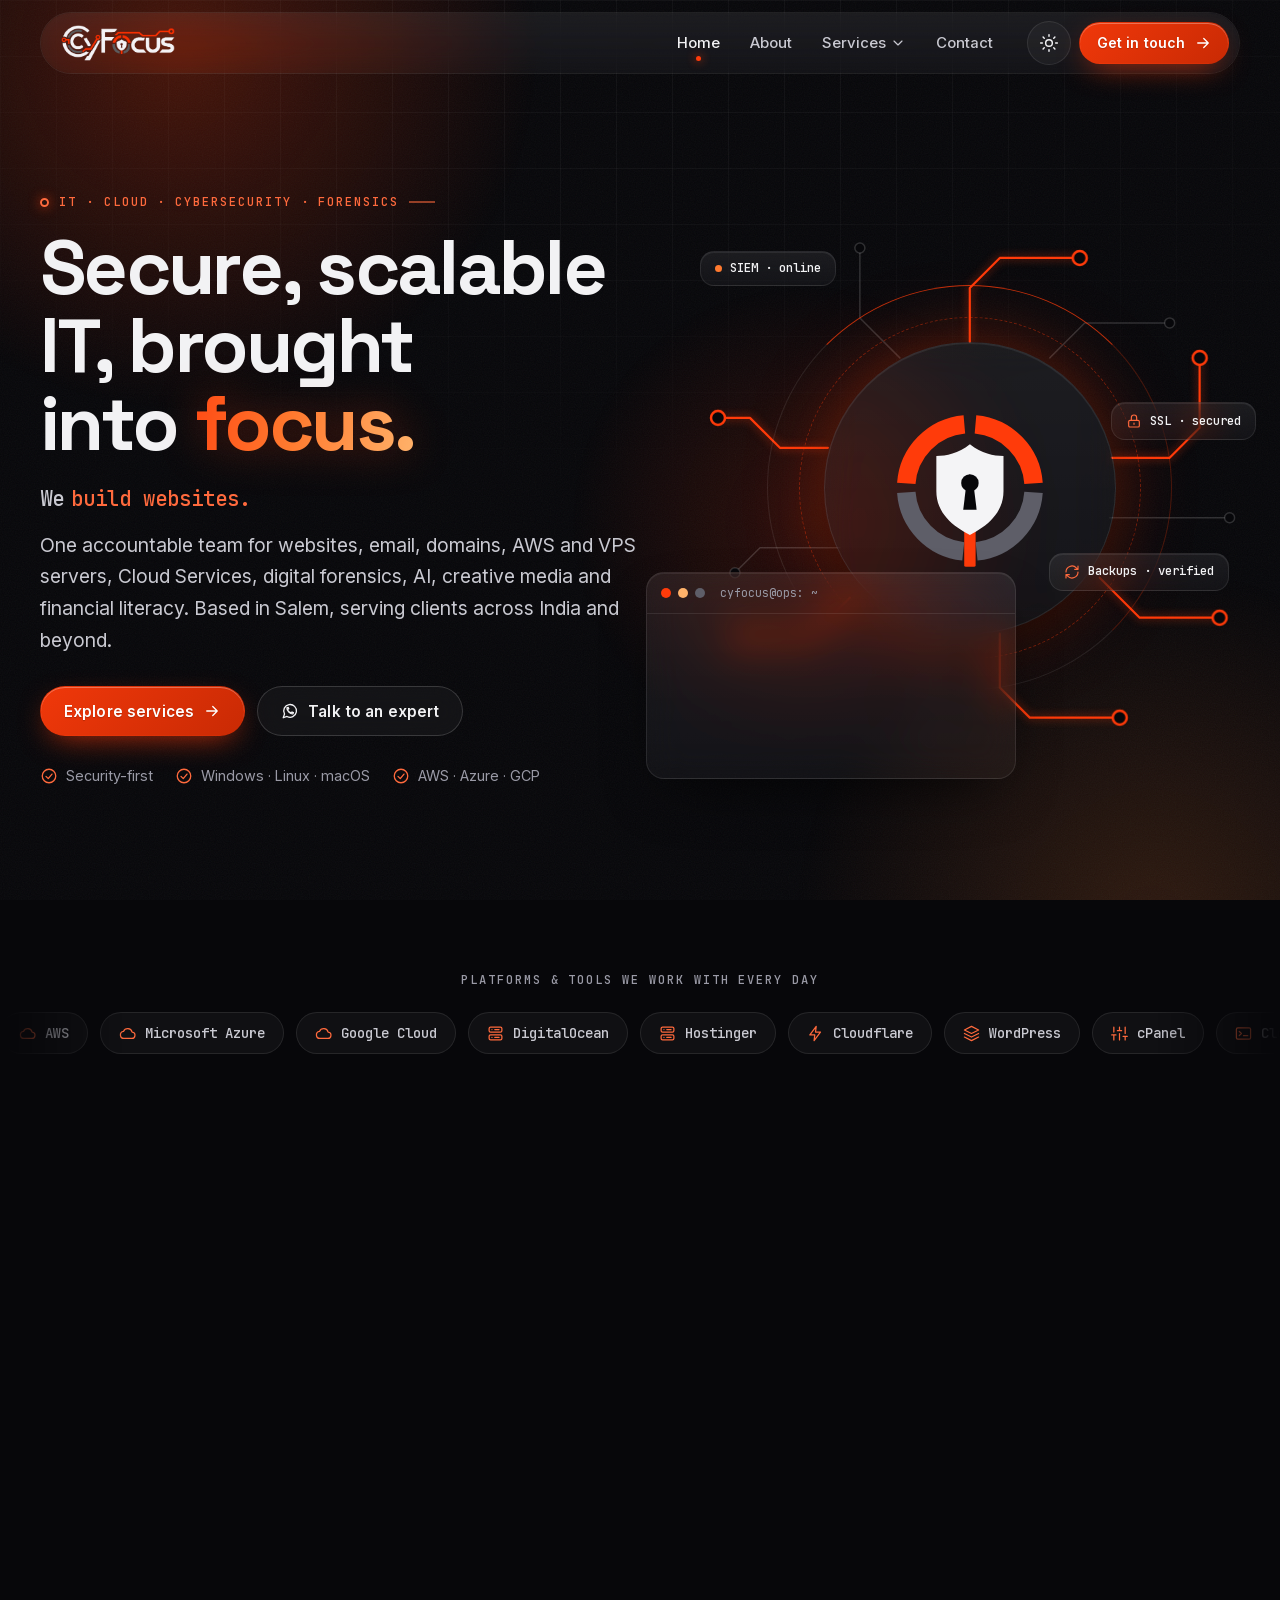
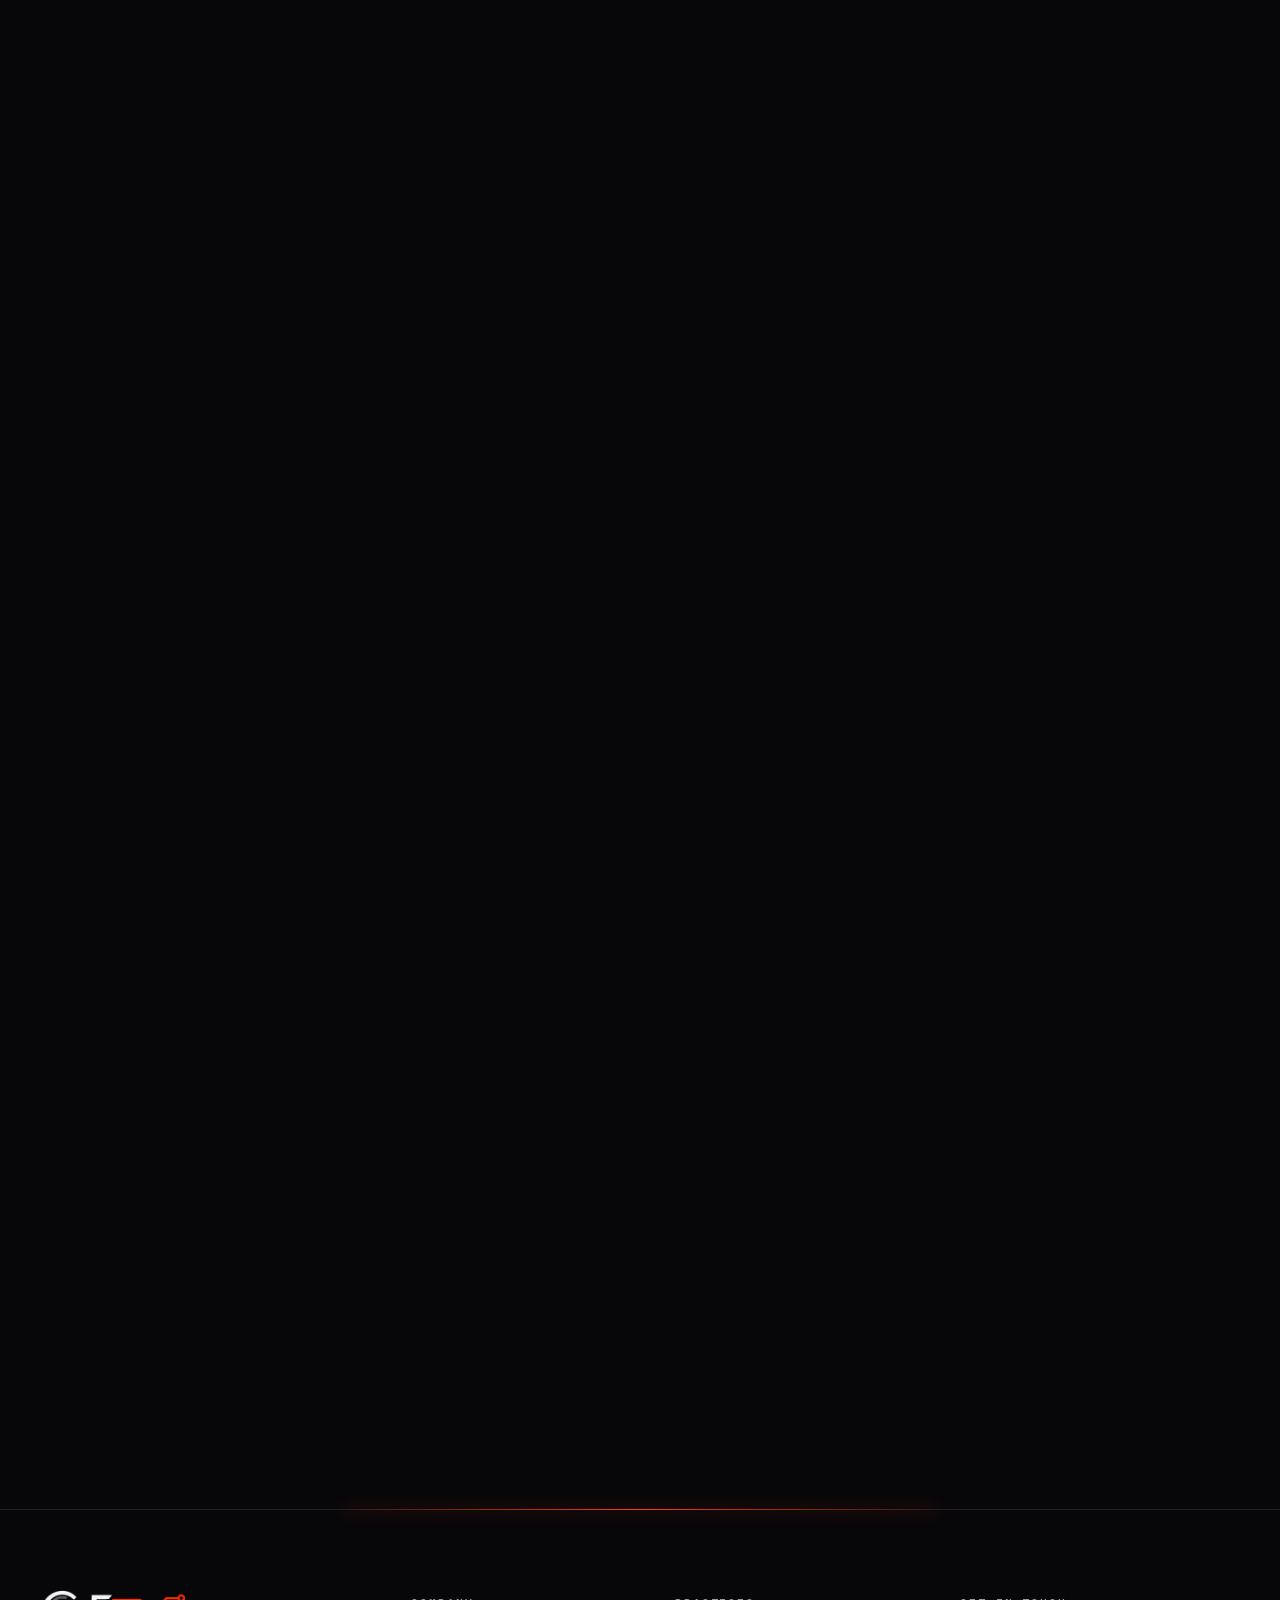
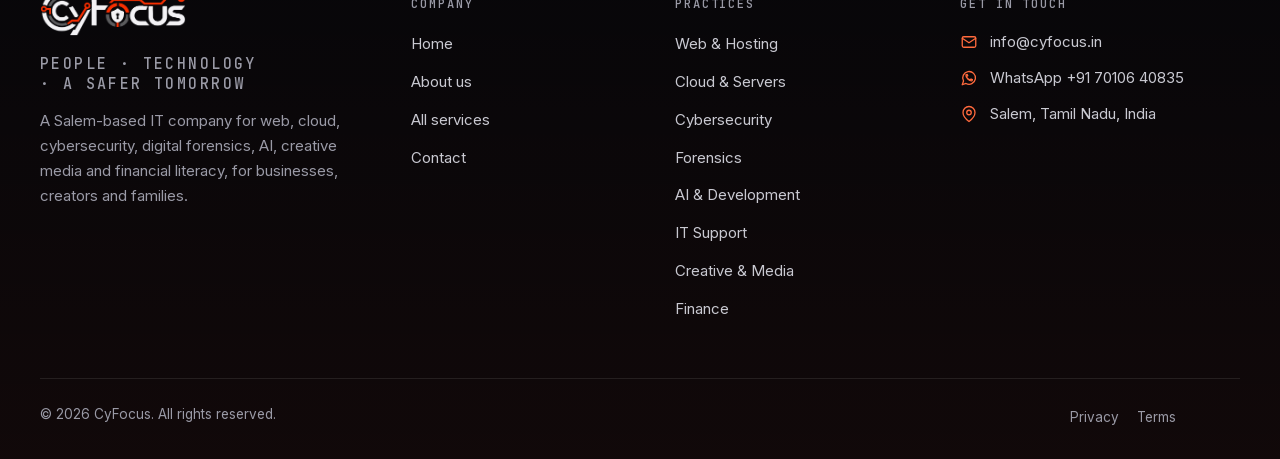
==== commit 33fb3cf6: "Harden site security for GitHub Pages GitHub Pages ignores .htaccess and _headers, so none of the se" ====
--- a/index.html
+++ b/index.html
@@ -2,6 +2,8 @@
 <html lang="en-IN" data-theme="dark" class="no-js">
 <head>
 <meta charset="utf-8">
+<meta http-equiv="Content-Security-Policy" content="default-src 'none'; script-src 'self'; style-src 'self'; font-src 'self'; img-src 'self' data:; manifest-src 'self'; connect-src 'none'; frame-src https://maps.google.com https://www.google.com; form-action mailto:; base-uri 'none'; object-src 'none'; upgrade-insecure-requests; require-trusted-types-for 'script'; trusted-types 'none'">
+<meta name="referrer" content="strict-origin-when-cross-origin">
 <meta name="viewport" content="width=device-width, initial-scale=1, viewport-fit=cover">
 <meta name="format-detection" content="telephone=no">
 <title>CyFocus | IT, Cloud, Cybersecurity &amp; Digital Forensics in Salem</title>
@@ -27,15 +29,14 @@
 <link rel="icon" type="image/png" sizes="32x32" href="assets/img/brand/favicon-32.png">
 <link rel="apple-touch-icon" href="assets/img/brand/apple-touch-icon.png">
 <link rel="manifest" href="site.webmanifest">
-<script src="assets/js/boot.js?v=2026100908"></script>
-<link rel="preconnect" href="https://fonts.googleapis.com">
-<link rel="preconnect" href="https://fonts.gstatic.com" crossorigin>
-<link rel="stylesheet" href="https://fonts.googleapis.com/css2?family=Inter:wght@400;500;600&amp;family=JetBrains+Mono:wght@400;500&amp;family=Space+Grotesk:wght@500;600;700&amp;display=swap">
-<link rel="stylesheet" href="assets/css/style.css?v=2026100909">
+<script src="assets/js/boot.js?v=2026101601"></script>
+<link rel="preload" href="assets/fonts/inter-latin.woff2" as="font" type="font/woff2" crossorigin>
+<link rel="preload" href="assets/fonts/space-grotesk-latin.woff2" as="font" type="font/woff2" crossorigin>
+<link rel="stylesheet" href="assets/css/style.css?v=2026101601">
 <script type="application/ld+json">{"@context":"https://schema.org","@type":"ProfessionalService","name":"CyFocus","url":"https://cyfocus.in/","logo":"https://cyfocus.in/assets/img/brand/icon-512.png","image":"https://cyfocus.in/assets/img/brand/og-image.jpg","description":"IT company in Salem, Tamil Nadu offering web development and hosting, cloud and server management, cybersecurity, digital forensics, AI, IT support, creative media and financial-literacy services.","slogan":"People · Technology · A Safer Tomorrow","email":"info@cyfocus.in","contactPoint":{"@type":"ContactPoint","contactType":"customer support","email":"info@cyfocus.in","url":"https://wa.me/917010640835"},"openingHoursSpecification":[{"@type":"OpeningHoursSpecification","dayOfWeek":["Monday","Tuesday","Wednesday","Thursday","Friday"],"opens":"10:00","closes":"17:00"}],"address":{"@type":"PostalAddress","addressLocality":"Salem","addressRegion":"Tamil Nadu","addressCountry":"IN"},"areaServed":"IN","founder":{"@type":"Person","name":"Rajeshwari R"},"employee":[{"@type":"Person","name":"Vignesh R","jobTitle":"Chief Executive Officer"}],"knowsAbout":["Web development","Web hosting","WordPress","AWS","Cloud management","Cybersecurity","Cloud Services","Digital forensics","Data recovery","Machine learning"]}</script>
 </head>
 <body data-page="home">
-<script src="assets/js/icons.js?v=20261009"></script>
+<script src="assets/js/icons.js?v=2026101601"></script>
 <a class="skip-link" href="#main">Skip to content</a>
 <div class="bg-scene" aria-hidden="true"><span class="orb orb-1"></span><span class="orb orb-2"></span><span class="orb orb-3"></span><span class="bg-grid"></span><span class="bg-noise"></span></div>
 <div class="preloader" aria-hidden="true"><div class="preloader-inner"><svg class="emblem-svg" viewBox="0 0 100 100" aria-hidden="true" focusable="false"><g><path class="em-arc em-o" pathLength="1" d="M12.09 47.35A38 38 0 0 1 46.69 12.14"/><path class="em-arc em-o" pathLength="1" d="M53.31 12.14A38 38 0 0 1 87.91 47.35"/><path class="em-arc em-g" pathLength="1" d="M87.91 52.65A38 38 0 0 1 53.97 87.79"/><path class="em-arc em-g" pathLength="1" d="M46.03 87.79A38 38 0 0 1 12.09 52.65"/></g><rect class="em-bar" x="46.6" y="72" width="6.8" height="25" rx="1"/><path class="em-shield" d="M50 24C57 29.5 64 31 70 31V52C70 65 60 73 50 78C40 73 30 65 30 52V31C36 31 43 29.5 50 24Z"/><circle class="em-key" cx="50" cy="47" r="5.2"/><path class="em-key" d="M47.6 50h4.8l1.6 13h-8z"/></svg><div class="preloader-bar"><span></span></div></div></div>
@@ -66,7 +67,7 @@
 <div class="drawer" id="drawer" role="dialog" aria-modal="true" aria-label="Site menu">
   <div class="drawer-head">
     <a class="brand" href="index.html" aria-label="CyFocus home"><img class="logo logo--dark" src="assets/img/brand/logo-dark.webp" width="640" height="202" alt="CyFocus"><img class="logo logo--light" src="assets/img/brand/logo-light.webp" width="640" height="202" alt="CyFocus"></a>
-    <div style="display:flex;gap:8px">
+    <div class="u-flex8">
       <button class="icon-btn theme-toggle" type="button" data-theme-toggle aria-label="Switch to light theme"><svg class="ico i-sun" aria-hidden="true"><use href="#i-sun"/></svg><svg class="ico i-moon" aria-hidden="true"><use href="#i-moon"/></svg></button>
       <button class="icon-btn" type="button" data-drawer-close aria-label="Close menu"><svg class="ico" aria-hidden="true"><use href="#i-x"/></svg></button>
     </div>
@@ -91,20 +92,20 @@
   <div class="container hero-grid">
     <div class="hero-copy">
       <span class="eyebrow" data-reveal>IT · Cloud · Cybersecurity · Forensics</span>
-      <h1 data-reveal style="--i:1">Secure, scalable IT, brought into <span class="grad-text glow-text">focus.</span></h1>
-      <p class="rotator-line" data-reveal style="--i:2"><span>We</span><span class="rotator" data-rotator aria-hidden="true"><span>build websites.</span><span>manage servers.</span><span>secure networks.</span><span>monitor with Wazuh.</span><span>investigate incidents.</span><span>recover lost data.</span><span>create content.</span></span><span class="sr-only">build websites, manage servers, secure networks, monitor with Wazuh, investigate incidents, recover lost data and create content.</span></p>
-      <p class="lead" data-reveal style="--i:3">One accountable team for websites, email, domains, AWS and VPS servers, Cloud Services, digital forensics, AI, creative media and financial literacy. Based in Salem, serving clients across India and beyond.</p>
-      <div class="hero-cta" data-reveal style="--i:4">
+      <h1 class="u-i1" data-reveal>Secure, scalable IT, brought into <span class="grad-text glow-text">focus.</span></h1>
+      <p class="rotator-line u-i2" data-reveal><span>We</span><span class="rotator" data-rotator aria-hidden="true"><span>build websites.</span><span>manage servers.</span><span>secure networks.</span><span>monitor with Wazuh.</span><span>investigate incidents.</span><span>recover lost data.</span><span>create content.</span></span><span class="sr-only">build websites, manage servers, secure networks, monitor with Wazuh, investigate incidents, recover lost data and create content.</span></p>
+      <p class="lead u-i3" data-reveal>One accountable team for websites, email, domains, AWS and VPS servers, Cloud Services, digital forensics, AI, creative media and financial literacy. Based in Salem, serving clients across India and beyond.</p>
+      <div class="hero-cta u-i4" data-reveal>
         <a class="btn btn-primary" href="services.html">Explore services <svg class="ico ico-move" aria-hidden="true"><use href="#i-arrow-right"/></svg></a>
         <a class="btn btn-ghost" href="contact.html"><svg class="ico" aria-hidden="true"><use href="#i-chat"/></svg> Talk to an expert</a>
       </div>
-      <ul class="hero-points" data-reveal style="--i:5">
+      <ul class="hero-points u-i5" data-reveal>
         <li><svg class="ico" aria-hidden="true"><use href="#i-check-circle"/></svg>Security-first</li>
         <li><svg class="ico" aria-hidden="true"><use href="#i-check-circle"/></svg>Windows · Linux · macOS</li>
         <li><svg class="ico" aria-hidden="true"><use href="#i-check-circle"/></svg>AWS · Azure · GCP</li>
       </ul>
     </div>
-    <div class="hero-art" data-reveal="zoom" style="--i:2">
+    <div class="hero-art u-i2" data-reveal="zoom">
       <div class="hero-visual" aria-hidden="true">
         <svg class="circuits" viewBox="0 0 540 540" fill="none">
   <path class="trace-dim" d="M200 140 L160 100 V30"/><circle class="node-dim" cx="160" cy="30" r="5"/>
@@ -112,18 +113,18 @@
   <path class="trace-dim" d="M230 414 V525"/><circle class="node-dim" cx="230" cy="525" r="5"/>
   <path class="trace-dim" d="M140 330 H60 L35 355"/><circle class="node-dim" cx="35" cy="355" r="5"/>
   <path class="trace-dim" d="M350 140 L385 105 H470"/><circle class="node-dim" cx="470" cy="105" r="5"/>
-  <path class="trace" pathLength="1" style="--d:.3s" d="M128 230 H80 L50 200 H18"/>
-  <path class="trace" pathLength="1" style="--d:.5s" d="M150 380 L110 420 H40"/>
-  <path class="trace" pathLength="1" style="--d:.4s" d="M270 124 V70 L300 40 H380"/>
-  <path class="trace" pathLength="1" style="--d:.6s" d="M412 240 H470 L500 210 V140"/>
-  <path class="trace" pathLength="1" style="--d:.7s" d="M400 360 L440 400 H520"/>
-  <path class="trace" pathLength="1" style="--d:.8s" d="M300 416 V470 L330 500 H420"/>
-  <circle class="node" style="--d:1.5s" cx="18" cy="200" r="7"/>
-  <circle class="node" style="--d:1.7s" cx="40" cy="420" r="7"/>
-  <circle class="node" style="--d:1.6s" cx="380" cy="40" r="7"/>
-  <circle class="node" style="--d:1.8s" cx="500" cy="140" r="7"/>
-  <circle class="node" style="--d:1.9s" cx="520" cy="400" r="7"/>
-  <circle class="node" style="--d:2s" cx="420" cy="500" r="7"/>
+  <path class="trace u-d3" pathLength="1" d="M128 230 H80 L50 200 H18"/>
+  <path class="trace u-d5" pathLength="1" d="M150 380 L110 420 H40"/>
+  <path class="trace u-d4" pathLength="1" d="M270 124 V70 L300 40 H380"/>
+  <path class="trace u-d6" pathLength="1" d="M412 240 H470 L500 210 V140"/>
+  <path class="trace u-d7" pathLength="1" d="M400 360 L440 400 H520"/>
+  <path class="trace u-d8" pathLength="1" d="M300 416 V470 L330 500 H420"/>
+  <circle class="node u-d15" cx="18" cy="200" r="7"/>
+  <circle class="node u-d17" cx="40" cy="420" r="7"/>
+  <circle class="node u-d16" cx="380" cy="40" r="7"/>
+  <circle class="node u-d18" cx="500" cy="140" r="7"/>
+  <circle class="node u-d19" cx="520" cy="400" r="7"/>
+  <circle class="node u-d20" cx="420" cy="500" r="7"/>
   <circle class="pulse" r="3.5" opacity="0"><animateMotion dur="3.2s" begin="2.2s" repeatCount="indefinite" path="M128 230 H80 L50 200 H18"/><animate attributeName="opacity" values="0;1;1;0" keyTimes="0;.1;.85;1" dur="3.2s" begin="2.2s" repeatCount="indefinite"/></circle>
   <circle class="pulse" r="3.5" opacity="0"><animateMotion dur="3.6s" begin="2.8s" repeatCount="indefinite" path="M270 124 V70 L300 40 H380"/><animate attributeName="opacity" values="0;1;1;0" keyTimes="0;.1;.85;1" dur="3.6s" begin="2.8s" repeatCount="indefinite"/></circle>
   <circle class="pulse" r="3.5" opacity="0"><animateMotion dur="3s" begin="3.4s" repeatCount="indefinite" path="M412 240 H470 L500 210 V140"/><animate attributeName="opacity" values="0;1;1;0" keyTimes="0;.1;.85;1" dur="3s" begin="3.4s" repeatCount="indefinite"/></circle>
@@ -273,7 +274,7 @@
   <div class="container">
     <div class="cta-band glass" data-reveal="zoom">
       <svg class="cta-circuit" viewBox="0 0 600 300" fill="none" aria-hidden="true"><path d="M600 60H420l-40 40H260" stroke="url(#ctaG)" stroke-width="2"/><path d="M600 150H470l-30 30H330" stroke="url(#ctaG)" stroke-width="2"/><path d="M600 240H500l-40-40H380" stroke="url(#ctaG)" stroke-width="2"/><circle cx="260" cy="100" r="6" stroke="#FF3B0A" stroke-width="2.5"/><circle cx="330" cy="180" r="6" stroke="#FF3B0A" stroke-width="2.5"/><circle cx="380" cy="200" r="6" stroke="#FF7A2F" stroke-width="2.5"/><defs><linearGradient id="ctaG" x1="600" x2="250" y1="0" y2="0" gradientUnits="userSpaceOnUse"><stop stop-color="#FF3B0A" stop-opacity="0"/><stop offset="1" stop-color="#FF3B0A"/></linearGradient></defs></svg>
-      <div style="position:relative">
+      <div class="u-rel">
         <span class="eyebrow">Let's talk</span>
         <h2>Let’s bring your technology into focus.</h2>
         <p>Tell us what you are working on. We will reply with practical next steps, not jargon.</p>
@@ -324,7 +325,7 @@
 </footer>
 <button class="to-top" type="button" aria-label="Back to top"><svg class="ico" aria-hidden="true"><use href="#i-arrow-up"/></svg></button>
 <div class="toast-region" aria-live="polite" aria-atomic="false"></div>
-<script src="assets/js/main.js?v=20261009" defer></script>
+<script src="assets/js/main.js?v=2026101601" defer></script>
 
 </body>
 </html>
--- a/assets/css/style.css
+++ b/assets/css/style.css
@@ -2,6 +2,14 @@
    CyFocus — Glassmorphism UI
    Palette derived from the CyFocus logo: signal orange, ink black, silver.
    ========================================================================== */
+
+/* ---------- Fonts (self-hosted variable fonts, SIL OFL 1.1 — see assets/fonts/LICENSE.txt) ---------- */
+@font-face { font-family: "Inter"; font-style: normal; font-weight: 400 600; font-display: swap; src: url("../fonts/inter-latin-ext.woff2") format("woff2"); unicode-range: U+0100-02BA, U+02BD-02C5, U+02C7-02CC, U+02CE-02D7, U+02DD-02FF, U+0304, U+0308, U+0329, U+1D00-1DBF, U+1E00-1E9F, U+1EF2-1EFF, U+2020, U+20A0-20AB, U+20AD-20C4, U+2113, U+2C60-2C7F, U+A720-A7FF; }
+@font-face { font-family: "Inter"; font-style: normal; font-weight: 400 600; font-display: swap; src: url("../fonts/inter-latin.woff2") format("woff2"); unicode-range: U+0000-00FF, U+0131, U+0152-0153, U+02BB-02BC, U+02C6, U+02DA, U+02DC, U+0304, U+0308, U+0329, U+2000-206F, U+20AC, U+2122, U+2191, U+2193, U+2212, U+2215, U+FEFF, U+FFFD; }
+@font-face { font-family: "JetBrains Mono"; font-style: normal; font-weight: 400 500; font-display: swap; src: url("../fonts/jetbrains-mono-latin-ext.woff2") format("woff2"); unicode-range: U+0100-02BA, U+02BD-02C5, U+02C7-02CC, U+02CE-02D7, U+02DD-02FF, U+0304, U+0308, U+0329, U+1D00-1DBF, U+1E00-1E9F, U+1EF2-1EFF, U+2020, U+20A0-20AB, U+20AD-20C4, U+2113, U+2C60-2C7F, U+A720-A7FF; }
+@font-face { font-family: "JetBrains Mono"; font-style: normal; font-weight: 400 500; font-display: swap; src: url("../fonts/jetbrains-mono-latin.woff2") format("woff2"); unicode-range: U+0000-00FF, U+0131, U+0152-0153, U+02BB-02BC, U+02C6, U+02DA, U+02DC, U+0304, U+0308, U+0329, U+2000-206F, U+20AC, U+2122, U+2191, U+2193, U+2212, U+2215, U+FEFF, U+FFFD; }
+@font-face { font-family: "Space Grotesk"; font-style: normal; font-weight: 500 700; font-display: swap; src: url("../fonts/space-grotesk-latin-ext.woff2") format("woff2"); unicode-range: U+0100-02BA, U+02BD-02C5, U+02C7-02CC, U+02CE-02D7, U+02DD-02FF, U+0304, U+0308, U+0329, U+1D00-1DBF, U+1E00-1E9F, U+1EF2-1EFF, U+2020, U+20A0-20AB, U+20AD-20C4, U+2113, U+2C60-2C7F, U+A720-A7FF; }
+@font-face { font-family: "Space Grotesk"; font-style: normal; font-weight: 500 700; font-display: swap; src: url("../fonts/space-grotesk-latin.woff2") format("woff2"); unicode-range: U+0000-00FF, U+0131, U+0152-0153, U+02BB-02BC, U+02C6, U+02DA, U+02DC, U+0304, U+0308, U+0329, U+2000-206F, U+20AC, U+2122, U+2191, U+2193, U+2212, U+2215, U+FEFF, U+FFFD; }
 
 /* ---------- Tokens ---------- */
 :root {
@@ -828,3 +836,43 @@
   body { background: #fff; color: #000; }
   .glass, .glass-lite { box-shadow: none; border-color: #ddd; background: #fff; }
 }
+
+/* ---------- Clickjacking defence: boot.js adds .is-framed when another site frames a page ---------- */
+html.is-framed body > * { display: none !important; }
+html.is-framed body::before { content: "For your security, cyfocus.in can't be shown inside another website. Please open https://cyfocus.in directly."; display: block; max-width: 34rem; margin: 15vh auto 0; padding: 0 16px; text-align: center; color: var(--text); }
+
+/* ---------- Utilities (replace inline style attributes so the CSP needs no 'unsafe-inline') ---------- */
+.u-flex8 { display: flex !important; gap: 8px !important; }
+.u-iflex8 { display: inline-flex !important; align-items: center !important; gap: 8px !important; }
+.u-flex-between { display: flex !important; justify-content: space-between !important; gap: 12px !important; }
+.u-jc-center { justify-content: center !important; }
+.u-rel { position: relative !important; }
+.u-pt0 { padding-top: 0 !important; }
+.u-pb0 { padding-bottom: 0 !important; }
+.u-pad-lg { padding: clamp(24px,4vw,44px) !important; border-radius: var(--radius-lg) !important; }
+.u-title-md { font-size: clamp(1.5rem,2.8vw,2.1rem) !important; margin-bottom: 22px !important; }
+.u-title-lg { font-size: clamp(1.6rem,3.4vw,2.2rem) !important; margin-top: 10px !important; }
+.u-fs-18 { font-size: 1.8rem !important; }
+.u-m0 { margin: 0 !important; }
+.u-m-18-0-0 { margin: 18px 0 0 !important; }
+.u-mt18 { margin-top: 18px !important; }
+.u-mb18 { margin-bottom: 18px !important; }
+.u-ml-auto { margin-left: auto !important; }
+.u-i1 { --i: 1 !important; }
+.u-i2 { --i: 2 !important; }
+.u-i3 { --i: 3 !important; }
+.u-i4 { --i: 4 !important; }
+.u-i5 { --i: 5 !important; }
+.u-d3 { --d: .3s !important; }
+.u-d4 { --d: .4s !important; }
+.u-d5 { --d: .5s !important; }
+.u-d6 { --d: .6s !important; }
+.u-d7 { --d: .7s !important; }
+.u-d8 { --d: .8s !important; }
+.u-d15 { --d: 1.5s !important; }
+.u-d16 { --d: 1.6s !important; }
+.u-d17 { --d: 1.7s !important; }
+.u-d18 { --d: 1.8s !important; }
+.u-d19 { --d: 1.9s !important; }
+.u-d20 { --d: 2s !important; }
+[hidden] { display: none !important; } /* keep [hidden] winning over the display utilities above */
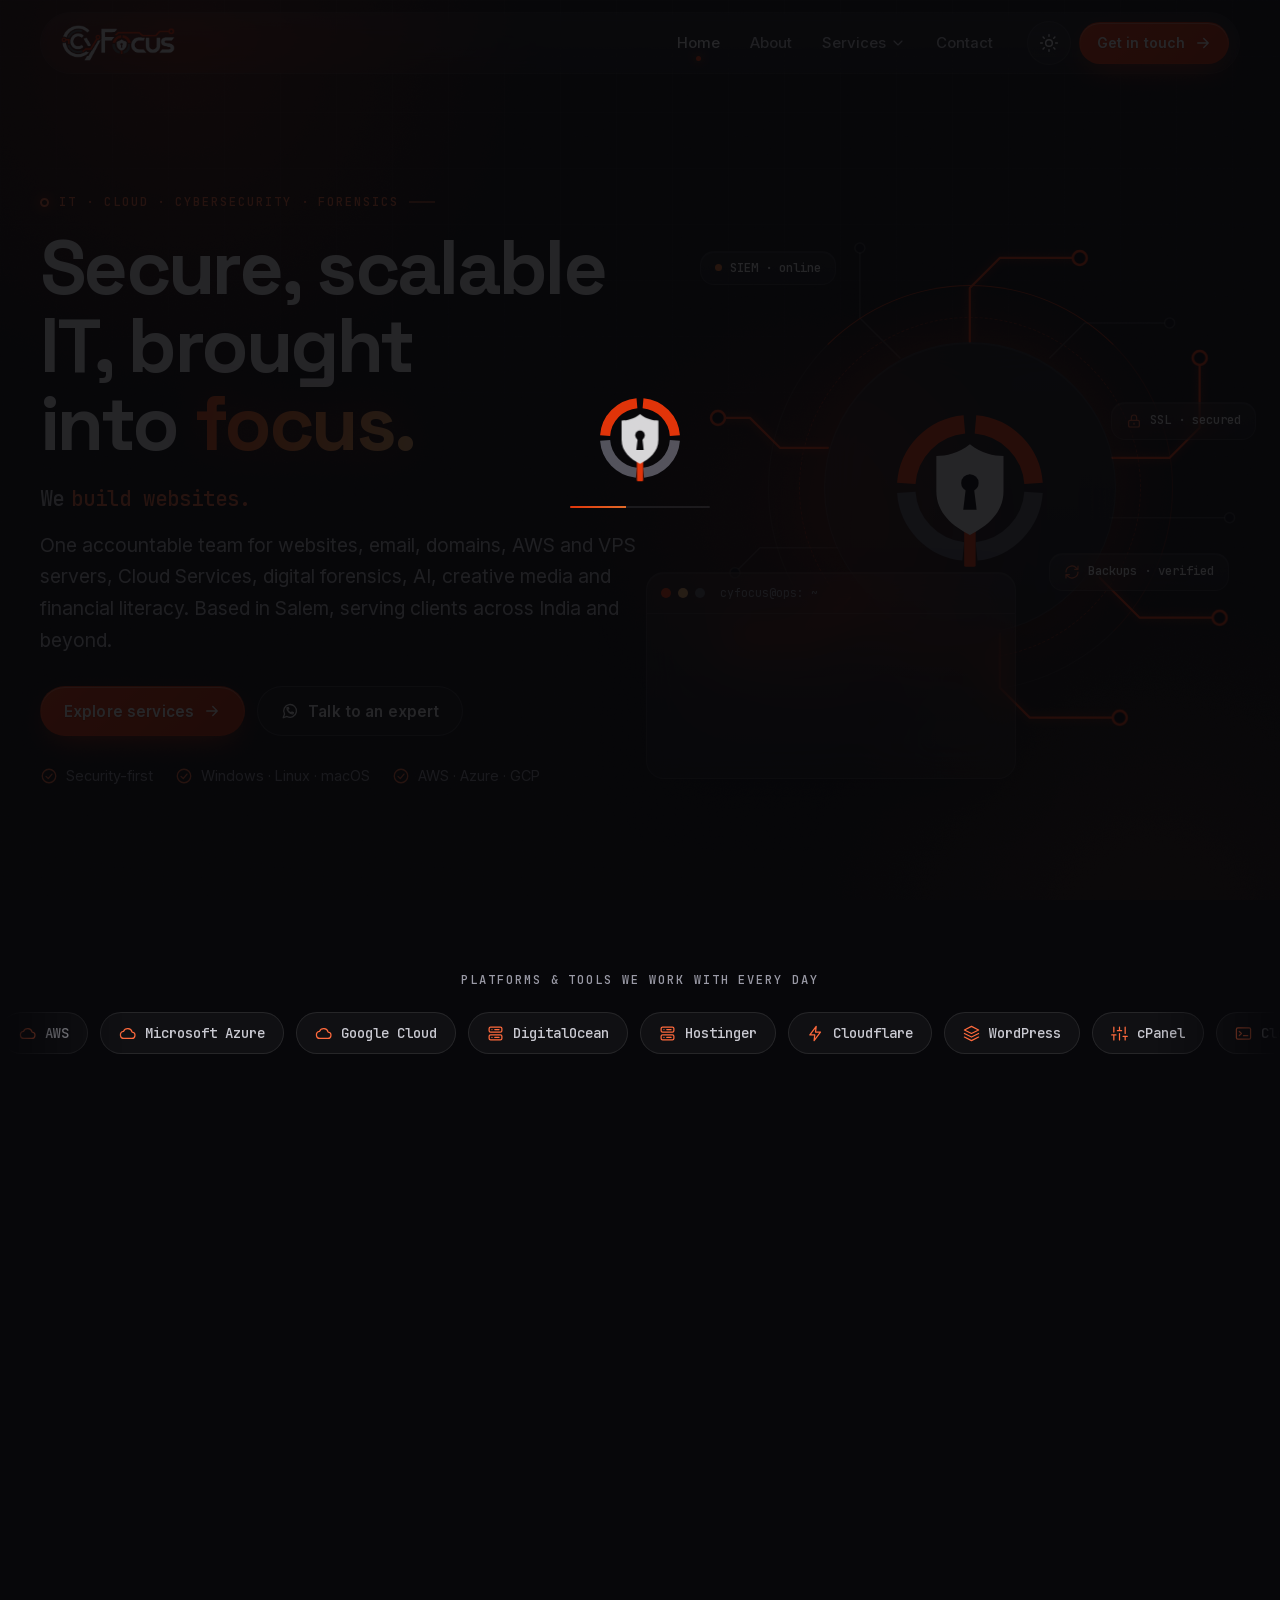
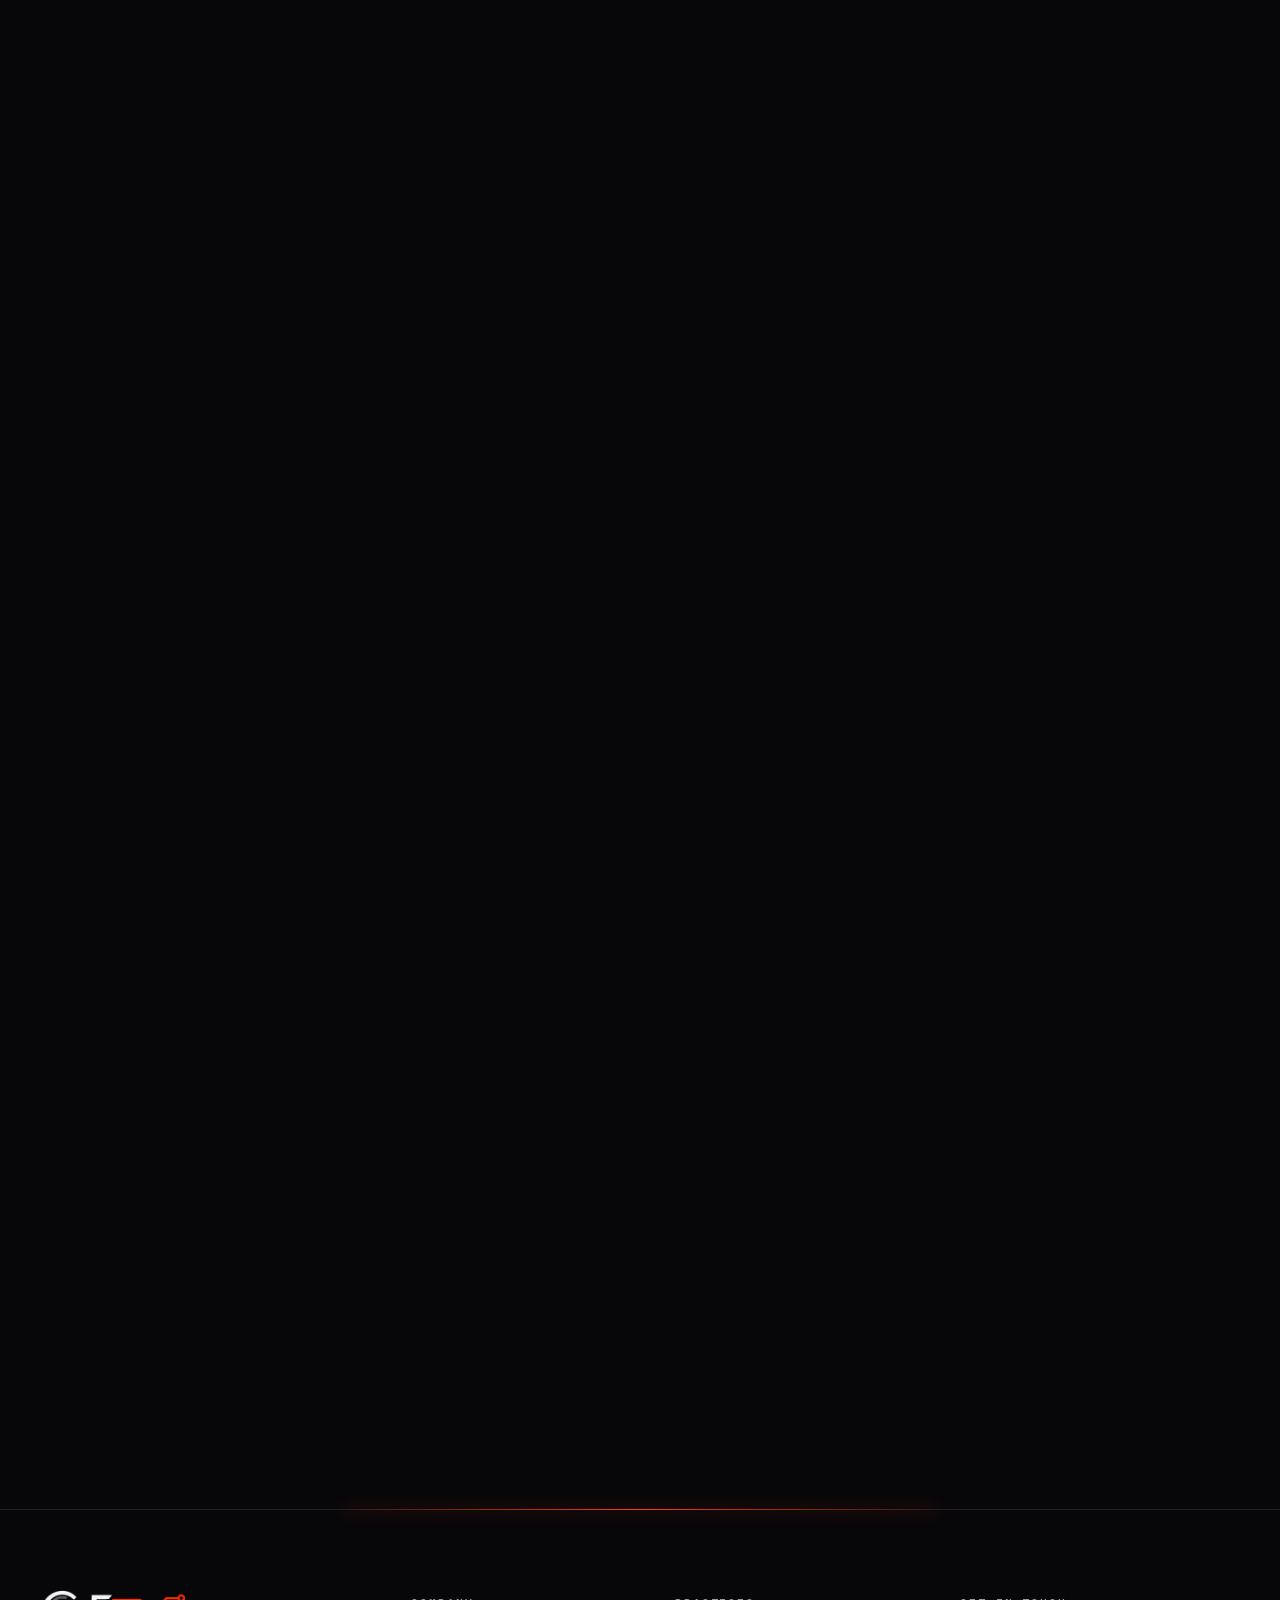
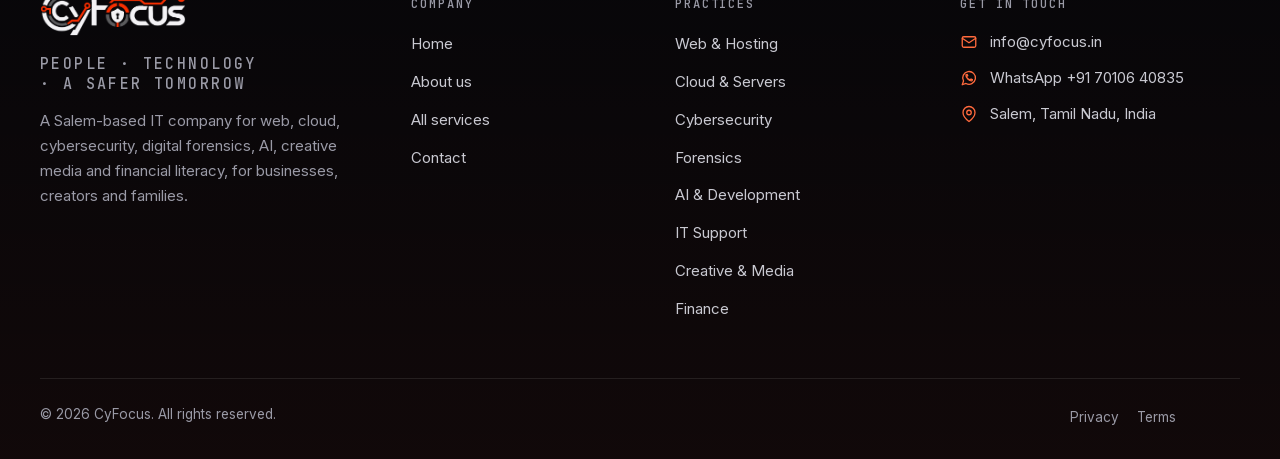
==== commit 59283c47: "Fix Compose and Open chat button styling on Contact page The .info-card a rule (for the email and Wh" ====
--- a/index.html
+++ b/index.html
@@ -29,14 +29,14 @@
 <link rel="icon" type="image/png" sizes="32x32" href="assets/img/brand/favicon-32.png">
 <link rel="apple-touch-icon" href="assets/img/brand/apple-touch-icon.png">
 <link rel="manifest" href="site.webmanifest">
-<script src="assets/js/boot.js?v=2026101601"></script>
+<script src="assets/js/boot.js?v=2026101602"></script>
 <link rel="preload" href="assets/fonts/inter-latin.woff2" as="font" type="font/woff2" crossorigin>
 <link rel="preload" href="assets/fonts/space-grotesk-latin.woff2" as="font" type="font/woff2" crossorigin>
-<link rel="stylesheet" href="assets/css/style.css?v=2026101601">
+<link rel="stylesheet" href="assets/css/style.css?v=2026101602">
 <script type="application/ld+json">{"@context":"https://schema.org","@type":"ProfessionalService","name":"CyFocus","url":"https://cyfocus.in/","logo":"https://cyfocus.in/assets/img/brand/icon-512.png","image":"https://cyfocus.in/assets/img/brand/og-image.jpg","description":"IT company in Salem, Tamil Nadu offering web development and hosting, cloud and server management, cybersecurity, digital forensics, AI, IT support, creative media and financial-literacy services.","slogan":"People · Technology · A Safer Tomorrow","email":"info@cyfocus.in","contactPoint":{"@type":"ContactPoint","contactType":"customer support","email":"info@cyfocus.in","url":"https://wa.me/917010640835"},"openingHoursSpecification":[{"@type":"OpeningHoursSpecification","dayOfWeek":["Monday","Tuesday","Wednesday","Thursday","Friday"],"opens":"10:00","closes":"17:00"}],"address":{"@type":"PostalAddress","addressLocality":"Salem","addressRegion":"Tamil Nadu","addressCountry":"IN"},"areaServed":"IN","founder":{"@type":"Person","name":"Rajeshwari R"},"employee":[{"@type":"Person","name":"Vignesh R","jobTitle":"Chief Executive Officer"}],"knowsAbout":["Web development","Web hosting","WordPress","AWS","Cloud management","Cybersecurity","Cloud Services","Digital forensics","Data recovery","Machine learning"]}</script>
 </head>
 <body data-page="home">
-<script src="assets/js/icons.js?v=2026101601"></script>
+<script src="assets/js/icons.js?v=2026101602"></script>
 <a class="skip-link" href="#main">Skip to content</a>
 <div class="bg-scene" aria-hidden="true"><span class="orb orb-1"></span><span class="orb orb-2"></span><span class="orb orb-3"></span><span class="bg-grid"></span><span class="bg-noise"></span></div>
 <div class="preloader" aria-hidden="true"><div class="preloader-inner"><svg class="emblem-svg" viewBox="0 0 100 100" aria-hidden="true" focusable="false"><g><path class="em-arc em-o" pathLength="1" d="M12.09 47.35A38 38 0 0 1 46.69 12.14"/><path class="em-arc em-o" pathLength="1" d="M53.31 12.14A38 38 0 0 1 87.91 47.35"/><path class="em-arc em-g" pathLength="1" d="M87.91 52.65A38 38 0 0 1 53.97 87.79"/><path class="em-arc em-g" pathLength="1" d="M46.03 87.79A38 38 0 0 1 12.09 52.65"/></g><rect class="em-bar" x="46.6" y="72" width="6.8" height="25" rx="1"/><path class="em-shield" d="M50 24C57 29.5 64 31 70 31V52C70 65 60 73 50 78C40 73 30 65 30 52V31C36 31 43 29.5 50 24Z"/><circle class="em-key" cx="50" cy="47" r="5.2"/><path class="em-key" d="M47.6 50h4.8l1.6 13h-8z"/></svg><div class="preloader-bar"><span></span></div></div></div>
@@ -325,7 +325,7 @@
 </footer>
 <button class="to-top" type="button" aria-label="Back to top"><svg class="ico" aria-hidden="true"><use href="#i-arrow-up"/></svg></button>
 <div class="toast-region" aria-live="polite" aria-atomic="false"></div>
-<script src="assets/js/main.js?v=2026101601" defer></script>
+<script src="assets/js/main.js?v=2026101602" defer></script>
 
 </body>
 </html>
--- a/assets/css/style.css
+++ b/assets/css/style.css
@@ -626,9 +626,9 @@
 .info-card .card-icon { width: 46px; height: 46px; border-radius: 14px; }
 .info-card .card-icon .ico { width: 22px; height: 22px; }
 .info-card h3 { font-size: .8rem; font-family: var(--font-mono); font-weight: 500; letter-spacing: .14em; text-transform: uppercase; color: var(--muted); margin: 2px 0 6px; }
-.info-card a, .info-card p { font-weight: 600; color: var(--text); margin: 0; word-break: break-word; }
-.info-card a { display: inline-block; padding: 2px 0; }
-.info-card a:hover { color: var(--accent-text); }
+.info-card a:not(.mini-btn), .info-card p { font-weight: 600; color: var(--text); margin: 0; word-break: break-word; }
+.info-card a:not(.mini-btn) { display: inline-block; padding: 2px 0; }
+.info-card a:not(.mini-btn):hover { color: var(--accent-text); }
 .info-card .sub { display: block; font-weight: 400; font-size: .85rem; color: var(--muted); margin-top: 2px; }
 .info-card .inline-actions { display: flex; flex-wrap: wrap; gap: 8px; margin-top: 10px; }
 .mini-btn { display: inline-flex; align-items: center; gap: 6px; padding: 7px 12px; border-radius: 999px; font: 500 .8rem var(--font-body); color: var(--text-2); background: var(--surface); border: 1px solid var(--border-2); transition: border-color .3s, color .3s; }
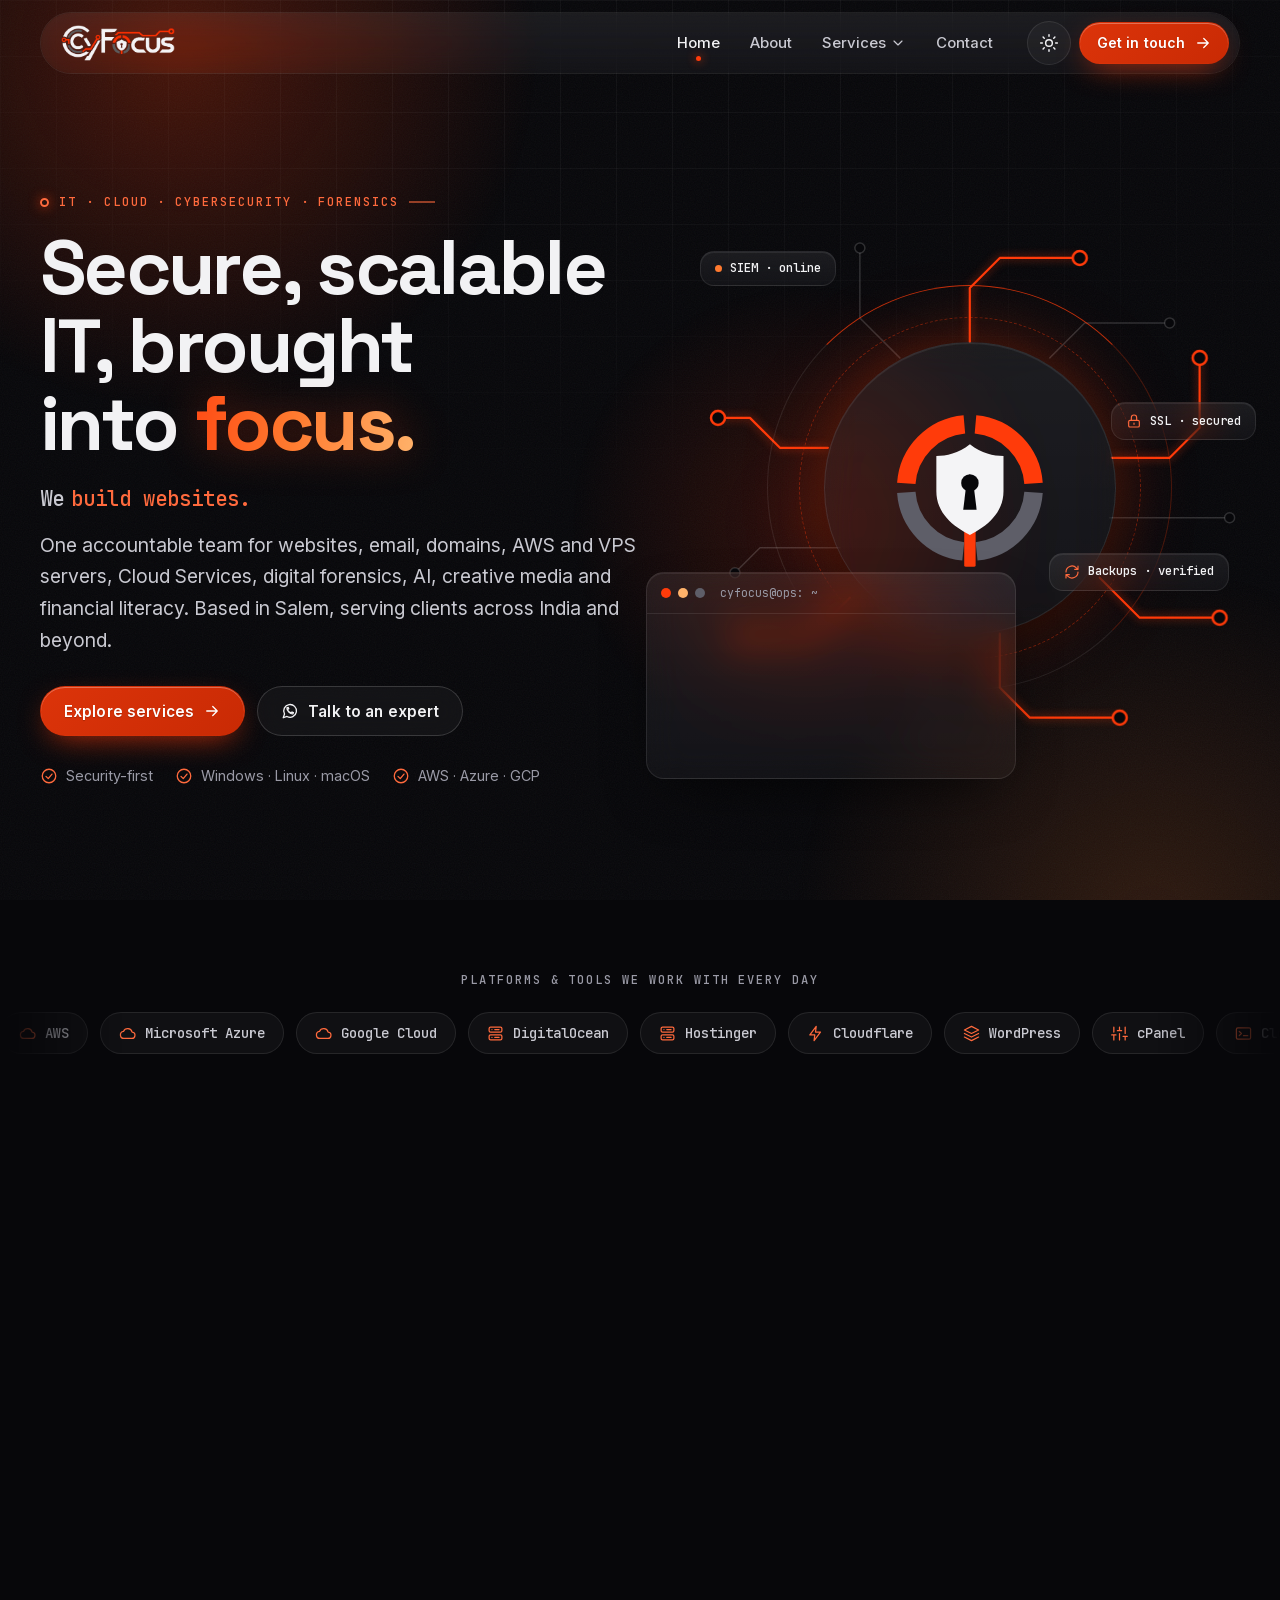
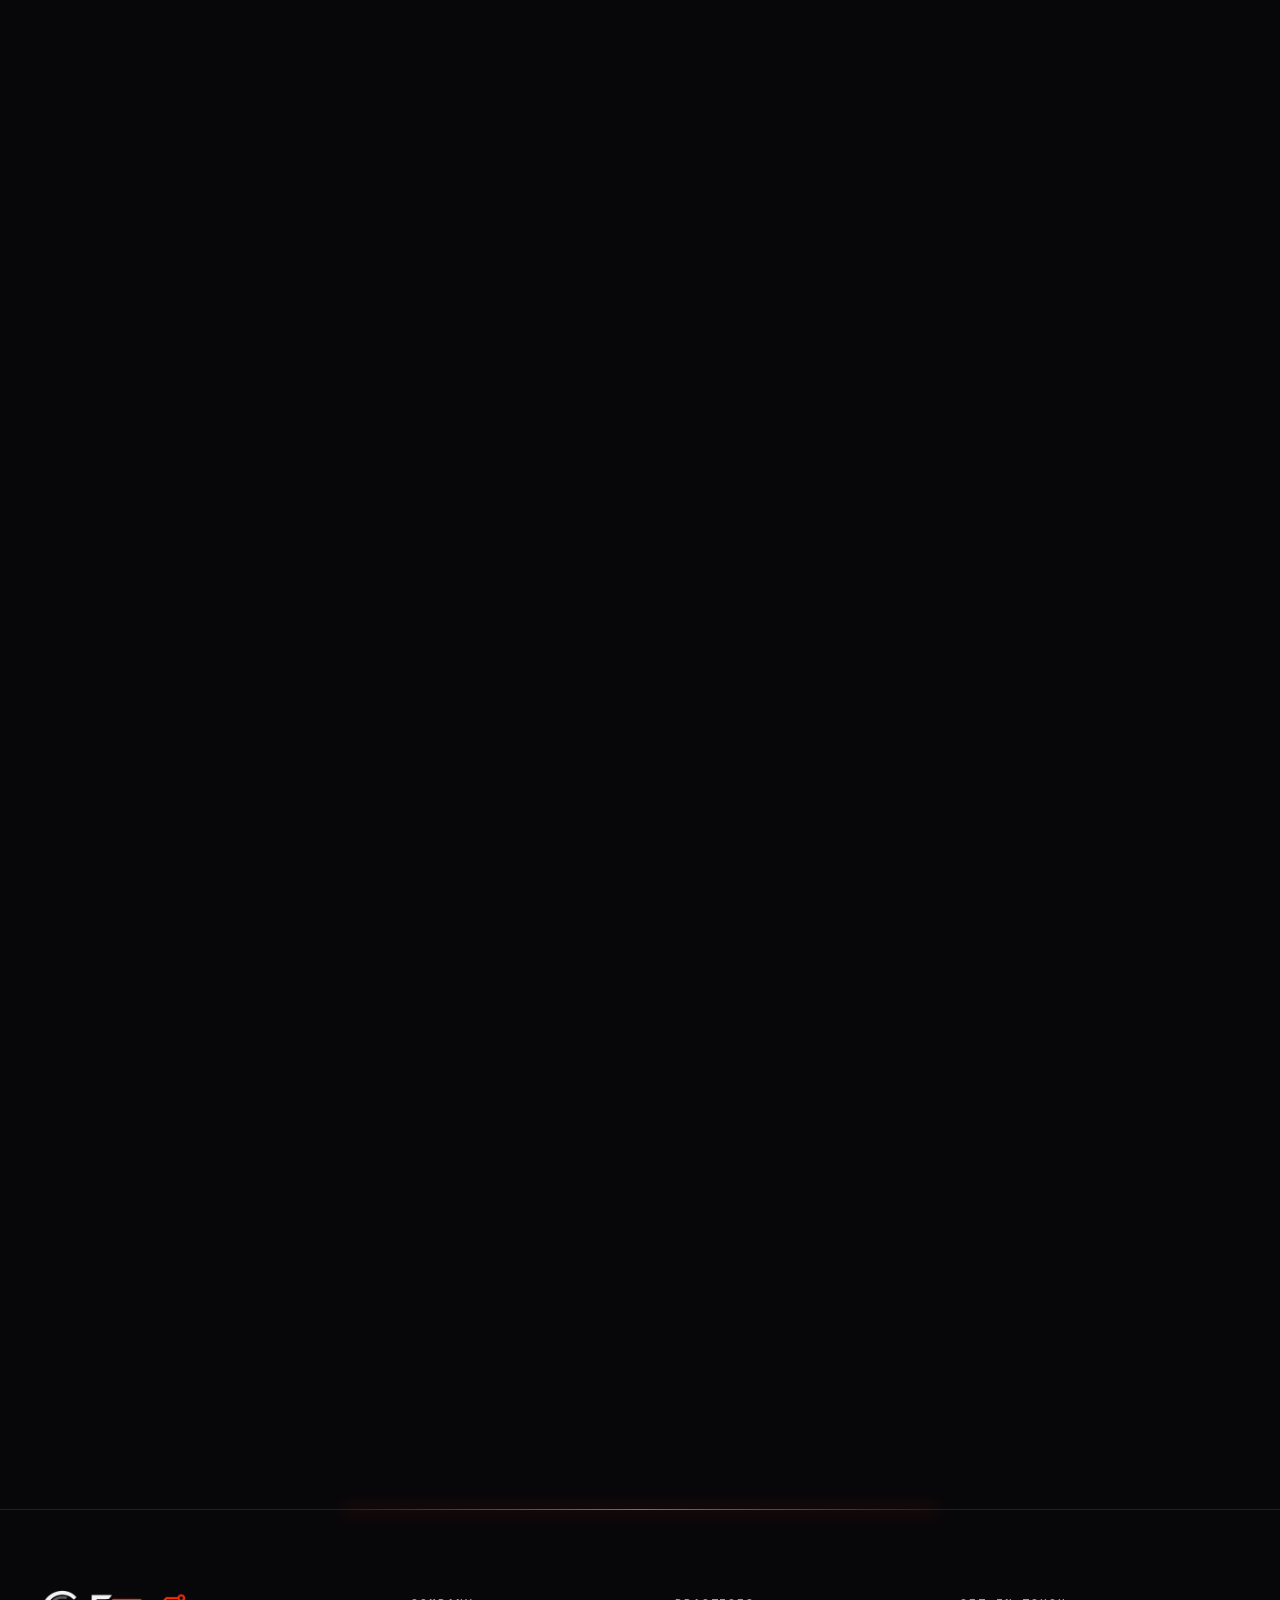
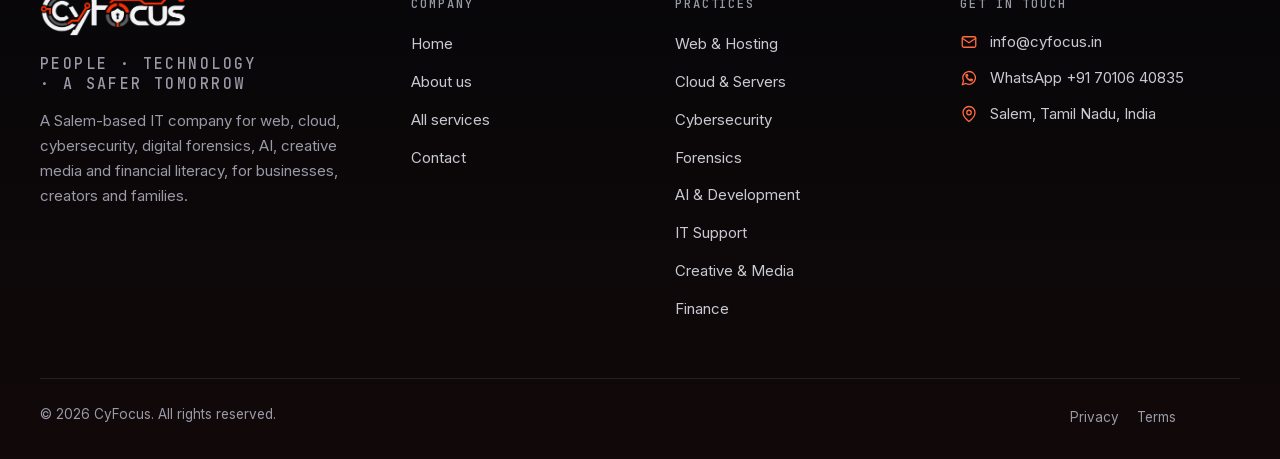
==== commit 707aa7a0: "Full site review: SEO, accessibility, speed, 404 page and archive opt-out Validity and accessibility" ====
--- a/index.html
+++ b/index.html
@@ -2,12 +2,13 @@
 <html lang="en-IN" data-theme="dark" class="no-js">
 <head>
 <meta charset="utf-8">
-<meta http-equiv="Content-Security-Policy" content="default-src 'none'; script-src 'self'; style-src 'self'; font-src 'self'; img-src 'self' data:; manifest-src 'self'; connect-src 'none'; frame-src https://maps.google.com https://www.google.com; form-action mailto:; base-uri 'none'; object-src 'none'; upgrade-insecure-requests; require-trusted-types-for 'script'; trusted-types 'none'">
+<meta http-equiv="Content-Security-Policy" content="default-src 'none'; script-src 'self'; style-src 'self'; font-src 'self'; img-src 'self' data:; manifest-src 'self'; connect-src 'self'; frame-src https://maps.google.com https://www.google.com; form-action 'self' mailto:; base-uri 'none'; object-src 'none'; upgrade-insecure-requests; require-trusted-types-for 'script'; trusted-types 'none'">
 <meta name="referrer" content="strict-origin-when-cross-origin">
+<meta name="robots" content="index, follow, noarchive, max-image-preview:large, max-snippet:-1">
 <meta name="viewport" content="width=device-width, initial-scale=1, viewport-fit=cover">
 <meta name="format-detection" content="telephone=no">
 <title>CyFocus | IT, Cloud, Cybersecurity &amp; Digital Forensics in Salem</title>
-<meta name="description" content="CyFocus is a Salem, Tamil Nadu IT company: web development &amp; hosting, AWS &amp; VPS management, Cloud Services, cybersecurity, digital forensics, AI, IT support and creative services.">
+<meta name="description" content="CyFocus is an IT company in Salem, Tamil Nadu: web development and hosting, AWS and VPS management, cybersecurity, digital forensics, AI and IT support.">
 <link rel="canonical" href="https://cyfocus.in/">
 <meta name="theme-color" content="#07070A">
 <meta name="author" content="CyFocus">
@@ -15,7 +16,7 @@
 <meta property="og:site_name" content="CyFocus">
 <meta property="og:locale" content="en_IN">
 <meta property="og:title" content="CyFocus | IT, Cloud, Cybersecurity &amp; Digital Forensics in Salem">
-<meta property="og:description" content="CyFocus is a Salem, Tamil Nadu IT company: web development &amp; hosting, AWS &amp; VPS management, Cloud Services, cybersecurity, digital forensics, AI, IT support and creative services.">
+<meta property="og:description" content="CyFocus is an IT company in Salem, Tamil Nadu: web development and hosting, AWS and VPS management, cybersecurity, digital forensics, AI and IT support.">
 <meta property="og:url" content="https://cyfocus.in/">
 <meta property="og:image" content="https://cyfocus.in/assets/img/brand/og-image.jpg">
 <meta property="og:image:width" content="1200">
@@ -23,20 +24,20 @@
 <meta property="og:image:alt" content="CyFocus logo on a dark glass background">
 <meta name="twitter:card" content="summary_large_image">
 <meta name="twitter:title" content="CyFocus | IT, Cloud, Cybersecurity &amp; Digital Forensics in Salem">
-<meta name="twitter:description" content="CyFocus is a Salem, Tamil Nadu IT company: web development &amp; hosting, AWS &amp; VPS management, Cloud Services, cybersecurity, digital forensics, AI, IT support and creative services.">
+<meta name="twitter:description" content="CyFocus is an IT company in Salem, Tamil Nadu: web development and hosting, AWS and VPS management, cybersecurity, digital forensics, AI and IT support.">
 <meta name="twitter:image" content="https://cyfocus.in/assets/img/brand/og-image.jpg">
 <link rel="icon" href="favicon.ico" sizes="any">
 <link rel="icon" type="image/png" sizes="32x32" href="assets/img/brand/favicon-32.png">
 <link rel="apple-touch-icon" href="assets/img/brand/apple-touch-icon.png">
 <link rel="manifest" href="site.webmanifest">
-<script src="assets/js/boot.js?v=2026101602"></script>
+<script src="assets/js/boot.js?v=2026101606"></script>
 <link rel="preload" href="assets/fonts/inter-latin.woff2" as="font" type="font/woff2" crossorigin>
 <link rel="preload" href="assets/fonts/space-grotesk-latin.woff2" as="font" type="font/woff2" crossorigin>
-<link rel="stylesheet" href="assets/css/style.css?v=2026101602">
-<script type="application/ld+json">{"@context":"https://schema.org","@type":"ProfessionalService","name":"CyFocus","url":"https://cyfocus.in/","logo":"https://cyfocus.in/assets/img/brand/icon-512.png","image":"https://cyfocus.in/assets/img/brand/og-image.jpg","description":"IT company in Salem, Tamil Nadu offering web development and hosting, cloud and server management, cybersecurity, digital forensics, AI, IT support, creative media and financial-literacy services.","slogan":"People · Technology · A Safer Tomorrow","email":"info@cyfocus.in","contactPoint":{"@type":"ContactPoint","contactType":"customer support","email":"info@cyfocus.in","url":"https://wa.me/917010640835"},"openingHoursSpecification":[{"@type":"OpeningHoursSpecification","dayOfWeek":["Monday","Tuesday","Wednesday","Thursday","Friday"],"opens":"10:00","closes":"17:00"}],"address":{"@type":"PostalAddress","addressLocality":"Salem","addressRegion":"Tamil Nadu","addressCountry":"IN"},"areaServed":"IN","founder":{"@type":"Person","name":"Rajeshwari R"},"employee":[{"@type":"Person","name":"Vignesh R","jobTitle":"Chief Executive Officer"}],"knowsAbout":["Web development","Web hosting","WordPress","AWS","Cloud management","Cybersecurity","Cloud Services","Digital forensics","Data recovery","Machine learning"]}</script>
+<link rel="stylesheet" href="assets/css/style.css?v=2026101606">
+<script type="application/ld+json">{"@context":"https://schema.org","@graph":[{"@id":"https://cyfocus.in/#organization","@type":"ProfessionalService","name":"CyFocus","url":"https://cyfocus.in/","logo":"https://cyfocus.in/assets/img/brand/icon-512.png","image":"https://cyfocus.in/assets/img/brand/og-image.jpg","description":"IT company in Salem, Tamil Nadu offering web development and hosting, cloud and server management, cybersecurity, digital forensics, AI, IT support, creative media and financial-literacy services.","slogan":"People · Technology · A Safer Tomorrow","email":"info@cyfocus.in","contactPoint":{"@type":"ContactPoint","contactType":"customer support","email":"info@cyfocus.in","url":"https://wa.me/917010640835"},"openingHoursSpecification":[{"@type":"OpeningHoursSpecification","dayOfWeek":["Monday","Tuesday","Wednesday","Thursday","Friday"],"opens":"10:00","closes":"17:00"}],"address":{"@type":"PostalAddress","addressLocality":"Salem","addressRegion":"Tamil Nadu","addressCountry":"IN"},"areaServed":"IN","founder":{"@type":"Person","name":"Rajeshwari R"},"employee":[{"@type":"Person","name":"Vignesh R","jobTitle":"Chief Executive Officer"}],"knowsAbout":["Web development","Web hosting","WordPress","AWS","Cloud management","Cybersecurity","Cloud Services","Digital forensics","Data recovery","Machine learning"]},{"@type":"WebSite","@id":"https://cyfocus.in/#website","url":"https://cyfocus.in/","name":"CyFocus","inLanguage":"en-IN","publisher":{"@id":"https://cyfocus.in/#organization"}},{"@type":"WebPage","@id":"https://cyfocus.in/#webpage","url":"https://cyfocus.in/","name":"CyFocus | IT, Cloud, Cybersecurity & Digital Forensics in Salem","description":"CyFocus is an IT company in Salem, Tamil Nadu: web development and hosting, AWS and VPS management, cybersecurity, digital forensics, AI and IT support.","inLanguage":"en-IN","isPartOf":{"@id":"https://cyfocus.in/#website"},"about":{"@id":"https://cyfocus.in/#organization"}},{"@type":"FAQPage","@id":"https://cyfocus.in/#faq","mainEntity":[{"@type":"Question","name":"What kind of clients does CyFocus work with?","acceptedAnswer":{"@type":"Answer","text":"Small and medium businesses, professionals, creators and families who want reliable, secure technology without hiring a full in-house IT team."}},{"@type":"Question","name":"Do you work remotely or on-site?","acceptedAnswer":{"@type":"Answer","text":"Both. We are based in Salem, Tamil Nadu for on-site work, and we support clients remotely across India and abroad."}},{"@type":"Question","name":"Can you take over an existing website, server or cloud account?","acceptedAnswer":{"@type":"Answer","text":"Yes. We start with an audit, document what is there, fix urgent risks first, and then manage it going forward."}},{"@type":"Question","name":"How do I get a quote?","acceptedAnswer":{"@type":"Answer","text":"Send a message through the contact page, email info@cyfocus.in or WhatsApp us at +91 70106 40835. We will reply with questions or a clear quote."}},{"@type":"Question","name":"Is CyFocus a SEBI-registered investment adviser?","acceptedAnswer":{"@type":"Answer","text":"No. Our finance services are educational only. CyFocus is not registered with SEBI, and nothing we share is investment advice."}}]}]}</script>
 </head>
 <body data-page="home">
-<script src="assets/js/icons.js?v=2026101602"></script>
+<script src="assets/js/icons.js?v=2026101606" defer></script>
 <a class="skip-link" href="#main">Skip to content</a>
 <div class="bg-scene" aria-hidden="true"><span class="orb orb-1"></span><span class="orb orb-2"></span><span class="orb orb-3"></span><span class="bg-grid"></span><span class="bg-noise"></span></div>
 <div class="preloader" aria-hidden="true"><div class="preloader-inner"><svg class="emblem-svg" viewBox="0 0 100 100" aria-hidden="true" focusable="false"><g><path class="em-arc em-o" pathLength="1" d="M12.09 47.35A38 38 0 0 1 46.69 12.14"/><path class="em-arc em-o" pathLength="1" d="M53.31 12.14A38 38 0 0 1 87.91 47.35"/><path class="em-arc em-g" pathLength="1" d="M87.91 52.65A38 38 0 0 1 53.97 87.79"/><path class="em-arc em-g" pathLength="1" d="M46.03 87.79A38 38 0 0 1 12.09 52.65"/></g><rect class="em-bar" x="46.6" y="72" width="6.8" height="25" rx="1"/><path class="em-shield" d="M50 24C57 29.5 64 31 70 31V52C70 65 60 73 50 78C40 73 30 65 30 52V31C36 31 43 29.5 50 24Z"/><circle class="em-key" cx="50" cy="47" r="5.2"/><path class="em-key" d="M47.6 50h4.8l1.6 13h-8z"/></svg><div class="preloader-bar"><span></span></div></div></div>
@@ -44,9 +45,9 @@
 <div class="scroll-progress" aria-hidden="true"></div>
 <header class="site-header">
   <div class="bar">
-    <a class="brand" href="index.html" aria-label="CyFocus home"><img class="logo logo--dark" src="assets/img/brand/logo-dark.webp" width="640" height="202" alt="CyFocus"><img class="logo logo--light" src="assets/img/brand/logo-light.webp" width="640" height="202" alt="CyFocus"></a>
+    <a class="brand" href="/" aria-label="CyFocus home"><img class="logo logo--dark" src="assets/img/brand/logo-dark.webp" width="320" height="101" alt="CyFocus"><img class="logo logo--light" src="assets/img/brand/logo-light.webp" width="320" height="101" alt="CyFocus"></a>
     <nav class="nav" aria-label="Primary">
-      <a href="index.html" aria-current="page">Home</a>
+      <a href="/" aria-current="page">Home</a>
       <a href="about.html">About</a>
       <div class="has-mega">
         <button class="nav-btn" type="button" aria-expanded="false" aria-controls="mega-services">Services <svg class="ico" aria-hidden="true"><use href="#i-chevron-down"/></svg></button>
@@ -66,14 +67,14 @@
 </header>
 <div class="drawer" id="drawer" role="dialog" aria-modal="true" aria-label="Site menu">
   <div class="drawer-head">
-    <a class="brand" href="index.html" aria-label="CyFocus home"><img class="logo logo--dark" src="assets/img/brand/logo-dark.webp" width="640" height="202" alt="CyFocus"><img class="logo logo--light" src="assets/img/brand/logo-light.webp" width="640" height="202" alt="CyFocus"></a>
+    <a class="brand" href="/" aria-label="CyFocus home"><img class="logo logo--dark" src="assets/img/brand/logo-dark.webp" width="320" height="101" alt="CyFocus"><img class="logo logo--light" src="assets/img/brand/logo-light.webp" width="320" height="101" alt="CyFocus"></a>
     <div class="u-flex8">
       <button class="icon-btn theme-toggle" type="button" data-theme-toggle aria-label="Switch to light theme"><svg class="ico i-sun" aria-hidden="true"><use href="#i-sun"/></svg><svg class="ico i-moon" aria-hidden="true"><use href="#i-moon"/></svg></button>
       <button class="icon-btn" type="button" data-drawer-close aria-label="Close menu"><svg class="ico" aria-hidden="true"><use href="#i-x"/></svg></button>
     </div>
   </div>
   <nav class="drawer-nav" aria-label="Mobile">
-    <a href="index.html" aria-current="page">Home <svg class="ico" aria-hidden="true"><use href="#i-arrow-up-right"/></svg></a>
+    <a href="/" aria-current="page">Home <svg class="ico" aria-hidden="true"><use href="#i-arrow-up-right"/></svg></a>
     <a href="about.html">About <svg class="ico" aria-hidden="true"><use href="#i-arrow-up-right"/></svg></a>
     <button class="d-btn" type="button" aria-expanded="false" aria-controls="d-services">Services <svg class="ico" aria-hidden="true"><use href="#i-chevron-down"/></svg></button>
     <div class="d-sub" id="d-services"><div>
@@ -212,7 +213,7 @@
   </div>
 </section>
 
-<section class="section-tight">
+<div class="section-tight">
   <div class="container">
     <div class="stats glass" data-reveal>
       <div class="stat"><div class="stat-num grad-text" data-count="8">8</div><div class="stat-label">Practice areas</div></div>
@@ -221,12 +222,12 @@
       <div class="stat"><div class="stat-num grad-text" data-count="5" data-suffix="+">5+</div><div class="stat-label">Cloud platforms managed</div></div>
     </div>
   </div>
-</section>
+</div>
 
 <section class="section">
   <div class="container split">
     <div class="media-wrap" data-reveal="left">
-      <div class="media"><img src="assets/img/photos/cybersecurity-1200.webp" srcset="assets/img/photos/cybersecurity-800.webp 800w, assets/img/photos/cybersecurity-1200.webp 1200w" sizes="(max-width: 992px) 92vw, 560px" width="1200" height="800" alt="Screen filled with colourful lines of source code" loading="lazy" decoding="async"></div>
+      <div class="media"><img src="assets/img/photos/cybersecurity-1200.webp" srcset="assets/img/photos/cybersecurity-800.webp 800w, assets/img/photos/cybersecurity-1200.webp 1200w" sizes="(max-width: 992px) 100vw, 600px" width="1200" height="800" alt="Screen filled with colourful lines of source code" loading="lazy" decoding="async"></div>
       <div class="media-badge glass"><span class="card-icon"><svg class="ico" aria-hidden="true"><use href="#i-radar"/></svg></span><span><strong>Cloud Services &amp; XDR</strong><small>Threat detection, 24×7</small></span></div>
     </div>
     <div data-reveal="right">
@@ -291,25 +292,25 @@
   <div class="container">
     <div class="footer-grid">
       <div class="footer-brand">
-        <a href="index.html" aria-label="CyFocus home"><img class="logo logo--dark" src="assets/img/brand/logo-dark.webp" width="640" height="202" alt="CyFocus" loading="lazy"><img class="logo logo--light" src="assets/img/brand/logo-light.webp" width="640" height="202" alt="CyFocus" loading="lazy"></a>
+        <a href="/" aria-label="CyFocus home"><img class="logo logo--dark" src="assets/img/brand/logo-dark.webp" width="320" height="101" alt="CyFocus" loading="lazy"><img class="logo logo--light" src="assets/img/brand/logo-light.webp" width="320" height="101" alt="CyFocus" loading="lazy"></a>
         <p class="footer-tag">People · Technology · A Safer Tomorrow</p>
         <p>A Salem-based IT company for web, cloud, cybersecurity, digital forensics, AI, creative media and financial literacy, for businesses, creators and families.</p>
       </div>
       <div class="footer-col">
-        <h4>Company</h4>
+        <h2>Company</h2>
         <ul>
-          <li><a href="index.html">Home</a></li>
+          <li><a href="/">Home</a></li>
           <li><a href="about.html">About us</a></li>
           <li><a href="services.html">All services</a></li>
           <li><a href="contact.html">Contact</a></li>
         </ul>
       </div>
       <div class="footer-col">
-        <h4>Practices</h4>
+        <h2>Practices</h2>
         <ul><li><a href="web-hosting.html">Web &amp; Hosting</a></li><li><a href="cloud.html">Cloud &amp; Servers</a></li><li><a href="security.html">Cybersecurity</a></li><li><a href="forensics.html">Forensics</a></li><li><a href="ai-dev.html">AI &amp; Development</a></li><li><a href="it-support.html">IT Support</a></li><li><a href="creative.html">Creative &amp; Media</a></li><li><a href="finance.html">Finance</a></li></ul>
       </div>
       <div class="footer-col">
-        <h4>Get in touch</h4>
+        <h2>Get in touch</h2>
         <ul class="contact-list">
           <li><svg class="ico" aria-hidden="true"><use href="#i-mail"/></svg><a href="mailto:info@cyfocus.in">info@cyfocus.in</a></li>
           <li><svg class="ico" aria-hidden="true"><use href="#i-chat"/></svg><a href="https://wa.me/917010640835" target="_blank" rel="noopener">WhatsApp +91 70106 40835</a></li>
@@ -325,7 +326,7 @@
 </footer>
 <button class="to-top" type="button" aria-label="Back to top"><svg class="ico" aria-hidden="true"><use href="#i-arrow-up"/></svg></button>
 <div class="toast-region" aria-live="polite" aria-atomic="false"></div>
-<script src="assets/js/main.js?v=2026101602" defer></script>
+<script src="assets/js/main.js?v=2026101606" defer></script>
 
 </body>
 </html>
--- a/assets/css/style.css
+++ b/assets/css/style.css
@@ -18,7 +18,7 @@
   --brand-3: #FFB36B;
   --brand-rgb: 255, 59, 10;
   --grad: linear-gradient(135deg, #FF3B0A 0%, #FF7A2F 100%);
-  --btn-grad: linear-gradient(135deg, #F0380A 0%, #C92A04 100%);
+  --btn-grad: linear-gradient(135deg, #DC340A 0%, #C92A04 100%); /* white text stays >= 4.5:1 (WCAG AA) across the whole gradient */
   --grad-text: linear-gradient(100deg, #FF4A14 0%, #FF7A2F 45%, #FFB36B 100%);
 
   --font-display: "Space Grotesk", ui-sans-serif, system-ui, -apple-system, "Segoe UI", sans-serif;
@@ -119,7 +119,7 @@
 [hidden] { display: none !important; }
 input[type="search"]::-webkit-search-cancel-button, input[type="search"]::-webkit-search-decoration { -webkit-appearance: none; appearance: none; }
 .sr-only { position: absolute !important; width: 1px; height: 1px; padding: 0; margin: -1px; overflow: hidden; clip: rect(0 0 0 0); white-space: nowrap; border: 0; }
-.skip-link { position: fixed; left: 16px; top: -60px; z-index: 200; padding: 10px 16px; border-radius: 12px; background: var(--brand); color: #fff; font-weight: 600; transition: top .2s; }
+.skip-link { position: fixed; left: 16px; top: -60px; z-index: 200; padding: 10px 16px; border-radius: 12px; background: var(--btn-grad); color: #fff; font-weight: 600; transition: top .2s; }
 .skip-link:focus { top: 16px; }
 .container { width: 100%; max-width: calc(var(--container) + var(--gutter) * 2); padding-inline: var(--gutter); margin-inline: auto; }
 .muted { color: var(--muted); }
@@ -300,7 +300,8 @@
 .d-sub a:last-child { margin-bottom: 12px; }
 .d-sub .mi { width: 36px; height: 36px; border-radius: 11px; }
 .drawer-foot { margin-top: auto; padding-top: 28px; display: grid; gap: 12px; }
-.drawer-foot .contact-mini { display: flex; flex-wrap: wrap; gap: 8px 18px; justify-content: center; font-size: .9rem; color: var(--muted); }
+.drawer-foot .contact-mini { display: flex; flex-wrap: wrap; gap: 0 18px; justify-content: center; font-size: .9rem; color: var(--muted); }
+.drawer-foot .contact-mini a { display: inline-flex; align-items: center; min-height: 44px; padding: 0 4px; } /* comfortable touch targets */
 html.lock, html.lock body { overflow: hidden; }
 
 /* ---------- Scroll progress / to top / toast / veil ---------- */
@@ -625,7 +626,7 @@
 .info-card { display: flex; gap: 16px; align-items: flex-start; padding: 20px; border-radius: 18px; }
 .info-card .card-icon { width: 46px; height: 46px; border-radius: 14px; }
 .info-card .card-icon .ico { width: 22px; height: 22px; }
-.info-card h3 { font-size: .8rem; font-family: var(--font-mono); font-weight: 500; letter-spacing: .14em; text-transform: uppercase; color: var(--muted); margin: 2px 0 6px; }
+.info-card h2 { font-size: .8rem; font-family: var(--font-mono); font-weight: 500; letter-spacing: .14em; text-transform: uppercase; color: var(--muted); margin: 2px 0 6px; }
 .info-card a:not(.mini-btn), .info-card p { font-weight: 600; color: var(--text); margin: 0; word-break: break-word; }
 .info-card a:not(.mini-btn) { display: inline-block; padding: 2px 0; }
 .info-card a:not(.mini-btn):hover { color: var(--accent-text); }
@@ -635,7 +636,10 @@
 .mini-btn:hover { color: var(--text); border-color: rgba(var(--brand-rgb), .5); }
 .mini-btn .ico { width: 15px; height: 15px; }
 .map { position: relative; overflow: hidden; aspect-ratio: 16 / 7; border-radius: var(--radius-lg); border: 1px solid var(--border-2); box-shadow: var(--shadow); background: var(--surface-solid); }
-.map iframe { width: 100%; height: 100%; border: 0; }
+.map iframe { position: relative; width: 100%; height: 100%; border: 0; }
+.map-fallback { position: absolute; inset: 0; display: none; place-items: center; padding: 24px; text-align: center; font-weight: 600; color: var(--text); }
+.no-js .map-fallback { display: grid; } /* without JS the map never loads, so offer a link instead */
+.no-js .map iframe { display: none; }
 [data-theme="dark"] .map iframe { filter: invert(.9) hue-rotate(180deg) saturate(.55) brightness(.92) contrast(.95); }
 
 /* ---------- Finance ---------- */
@@ -727,6 +731,16 @@
 @keyframes glitch { 0%, 88%, 100% { transform: none; } 90% { transform: translate(-4px, 1px); } 93% { transform: translate(4px, -1px); } 96% { transform: translate(-2px, 0); } }
 .nf .emblem-svg { width: 72px; height: 72px; margin: 0 auto 18px; }
 .nf-links { display: flex; flex-wrap: wrap; justify-content: center; gap: 10px; margin-top: 26px; }
+.nf-path { margin: 14px 0 0; font-size: .9rem; color: var(--muted); overflow-wrap: anywhere; }
+.nf-path code { font: 500 .85rem var(--font-mono); color: var(--text-2); background: var(--surface); border: 1px solid var(--border-2); border-radius: 6px; padding: 2px 7px; }
+.nf-probe { margin: 22px 0 0; padding: 18px 20px; text-align: left; border-radius: 14px; border: 1px solid rgba(var(--brand-rgb), .45); background: rgba(var(--brand-rgb), .08); }
+.nf-probe h2 { display: flex; align-items: center; gap: 10px; font-size: 1.15rem; margin: 0 0 8px; }
+.nf-probe h2 .ico { width: 20px; height: 20px; color: var(--accent-text); flex: none; }
+.nf-probe p { margin: 8px 0 0; font-size: .92rem; color: var(--text-2); }
+.nf-probe a { color: var(--accent-text); text-decoration: underline; text-underline-offset: 3px; }
+.nf-search { display: flex; flex-wrap: wrap; gap: 10px; max-width: 480px; margin: 24px auto 0; text-align: left; }
+.nf-search .search { flex: 1 1 220px; }
+.nf-search .btn { flex: 0 0 auto; }
 
 /* ---------- Footer ---------- */
 .site-footer { position: relative; margin-top: clamp(24px, 4vw, 40px); padding: clamp(56px, 7vw, 80px) 0 28px; border-top: 1px solid var(--border); background: linear-gradient(180deg, transparent, rgba(var(--brand-rgb), .045)); }
@@ -735,7 +749,7 @@
 .footer-brand img { height: 46px; width: auto; margin-bottom: 18px; }
 .footer-brand p { color: var(--muted); font-size: .94rem; max-width: 36ch; }
 .footer-tag { font: 500 .74rem var(--font-mono); letter-spacing: .16em; text-transform: uppercase; color: var(--accent-text); text-wrap: balance; }
-.footer-col h4 { margin: 6px 0 18px; font: 500 .76rem var(--font-mono); letter-spacing: .16em; text-transform: uppercase; color: var(--muted); }
+.footer-col h2 { margin: 6px 0 18px; font: 500 .76rem var(--font-mono); letter-spacing: .16em; text-transform: uppercase; color: var(--muted); }
 .footer-col ul { list-style: none; padding: 0; display: grid; gap: 11px; }
 .footer-col a { color: var(--text-2); font-size: .94rem; transition: color .25s; }
 .footer-col a:hover { color: var(--accent-text); }
@@ -835,6 +849,13 @@
   .site-header, .drawer, .bg-scene, .to-top, .toast-region, .preloader, .page-veil, .scroll-progress { display: none !important; }
   body { background: #fff; color: #000; }
   .glass, .glass-lite { box-shadow: none; border-color: #ddd; background: #fff; }
+}
+
+/* ---------- Windows High Contrast / forced colours: keep controls visibly outlined ---------- */
+@media (forced-colors: active) {
+  .btn, .mini-btn, .fchip, .tab, .seg label, .input, .glass, .glass-lite { border: 1px solid CanvasText; }
+  .btn-primary, .fchip[aria-pressed="true"], .tab[aria-selected="true"], .seg input:checked + label { border-color: Highlight; color: HighlightText; background: Highlight; }
+  .grad-text { color: CanvasText; -webkit-text-fill-color: CanvasText; background: none; }
 }
 
 /* ---------- Clickjacking defence: boot.js adds .is-framed when another site frames a page ---------- */
